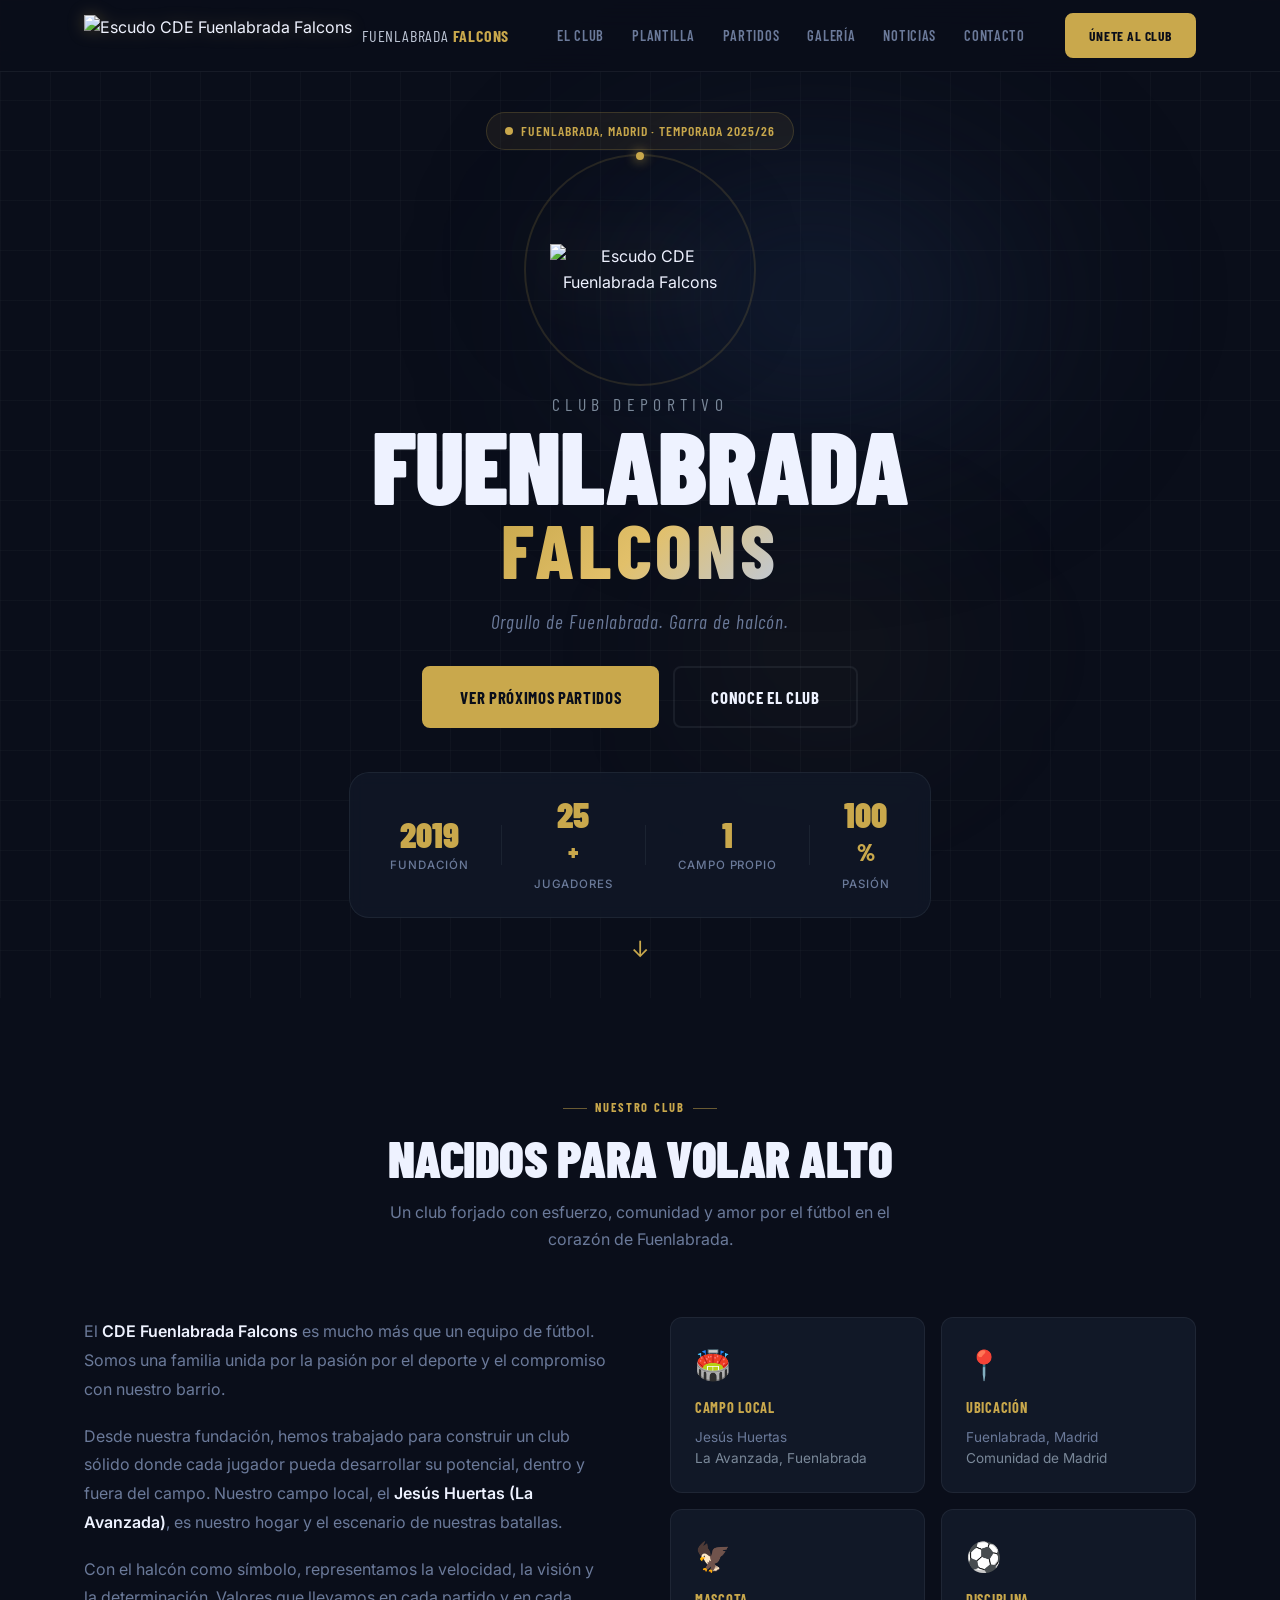
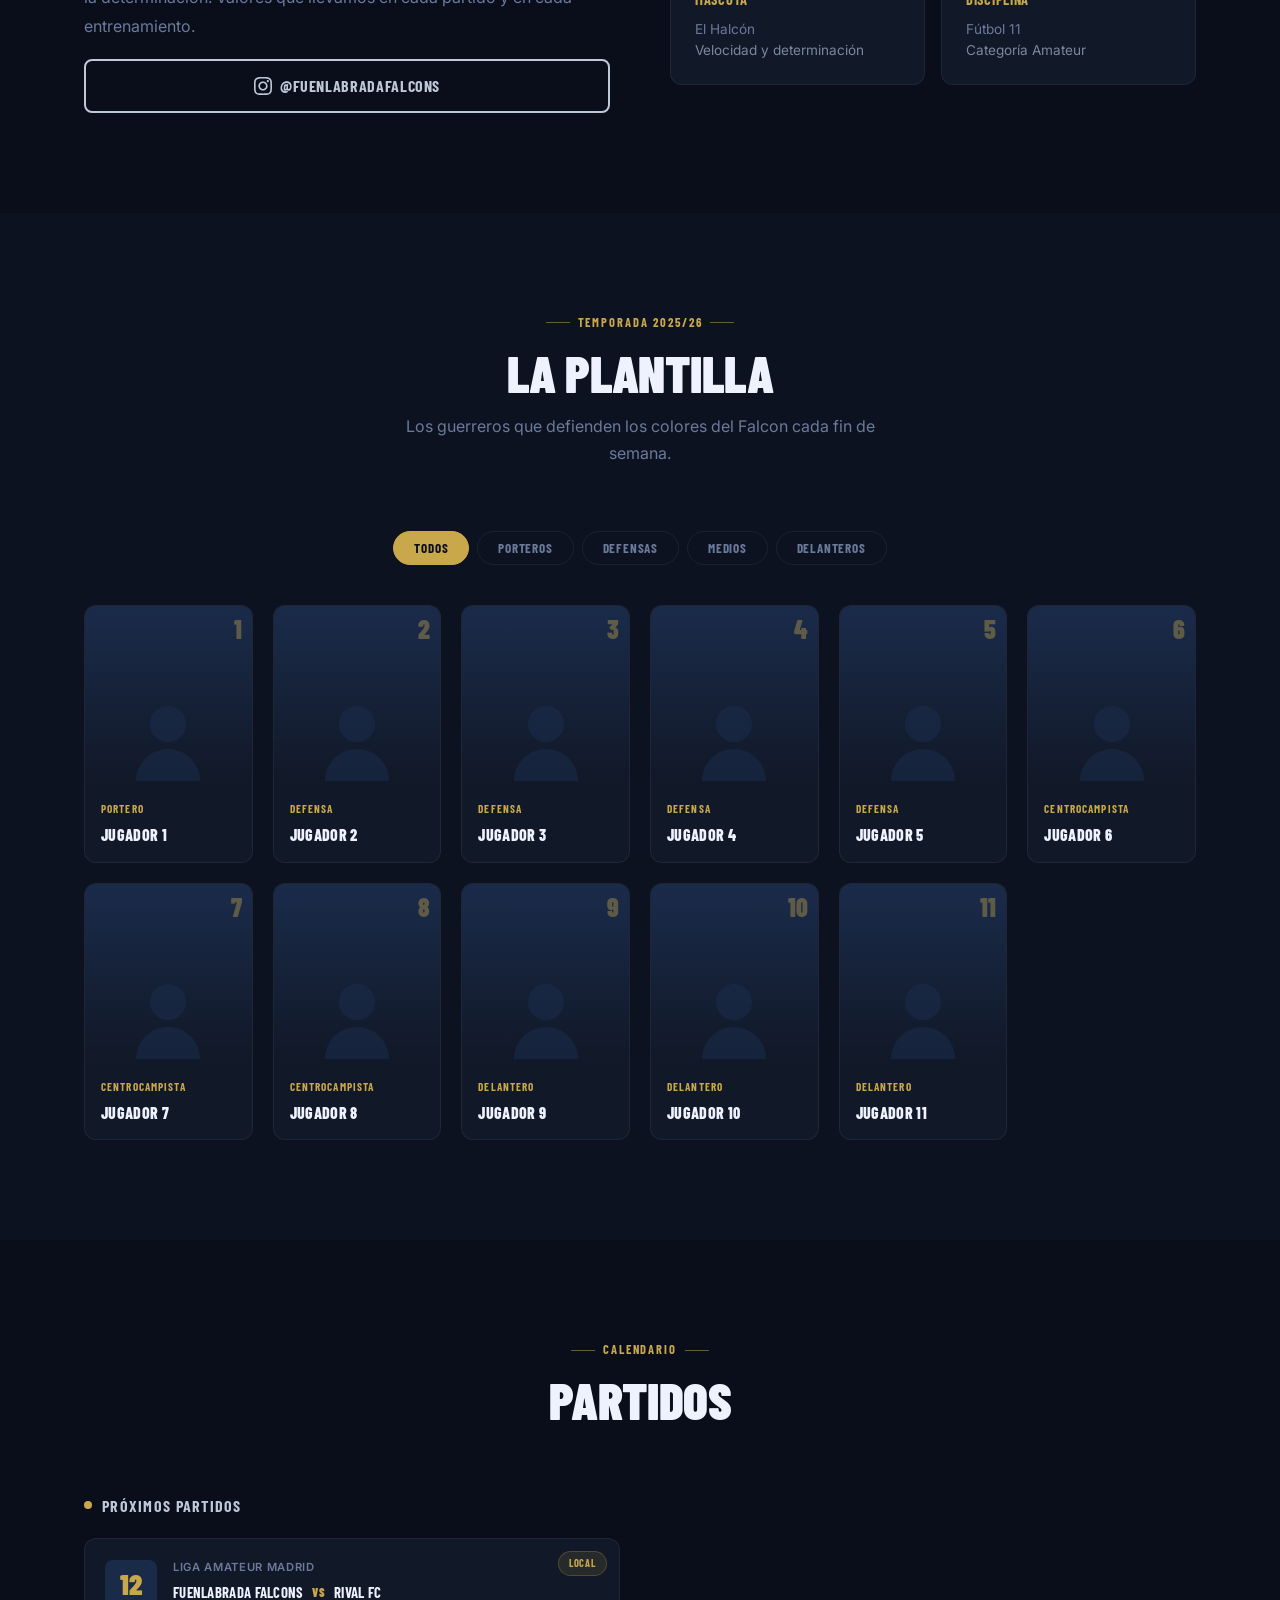
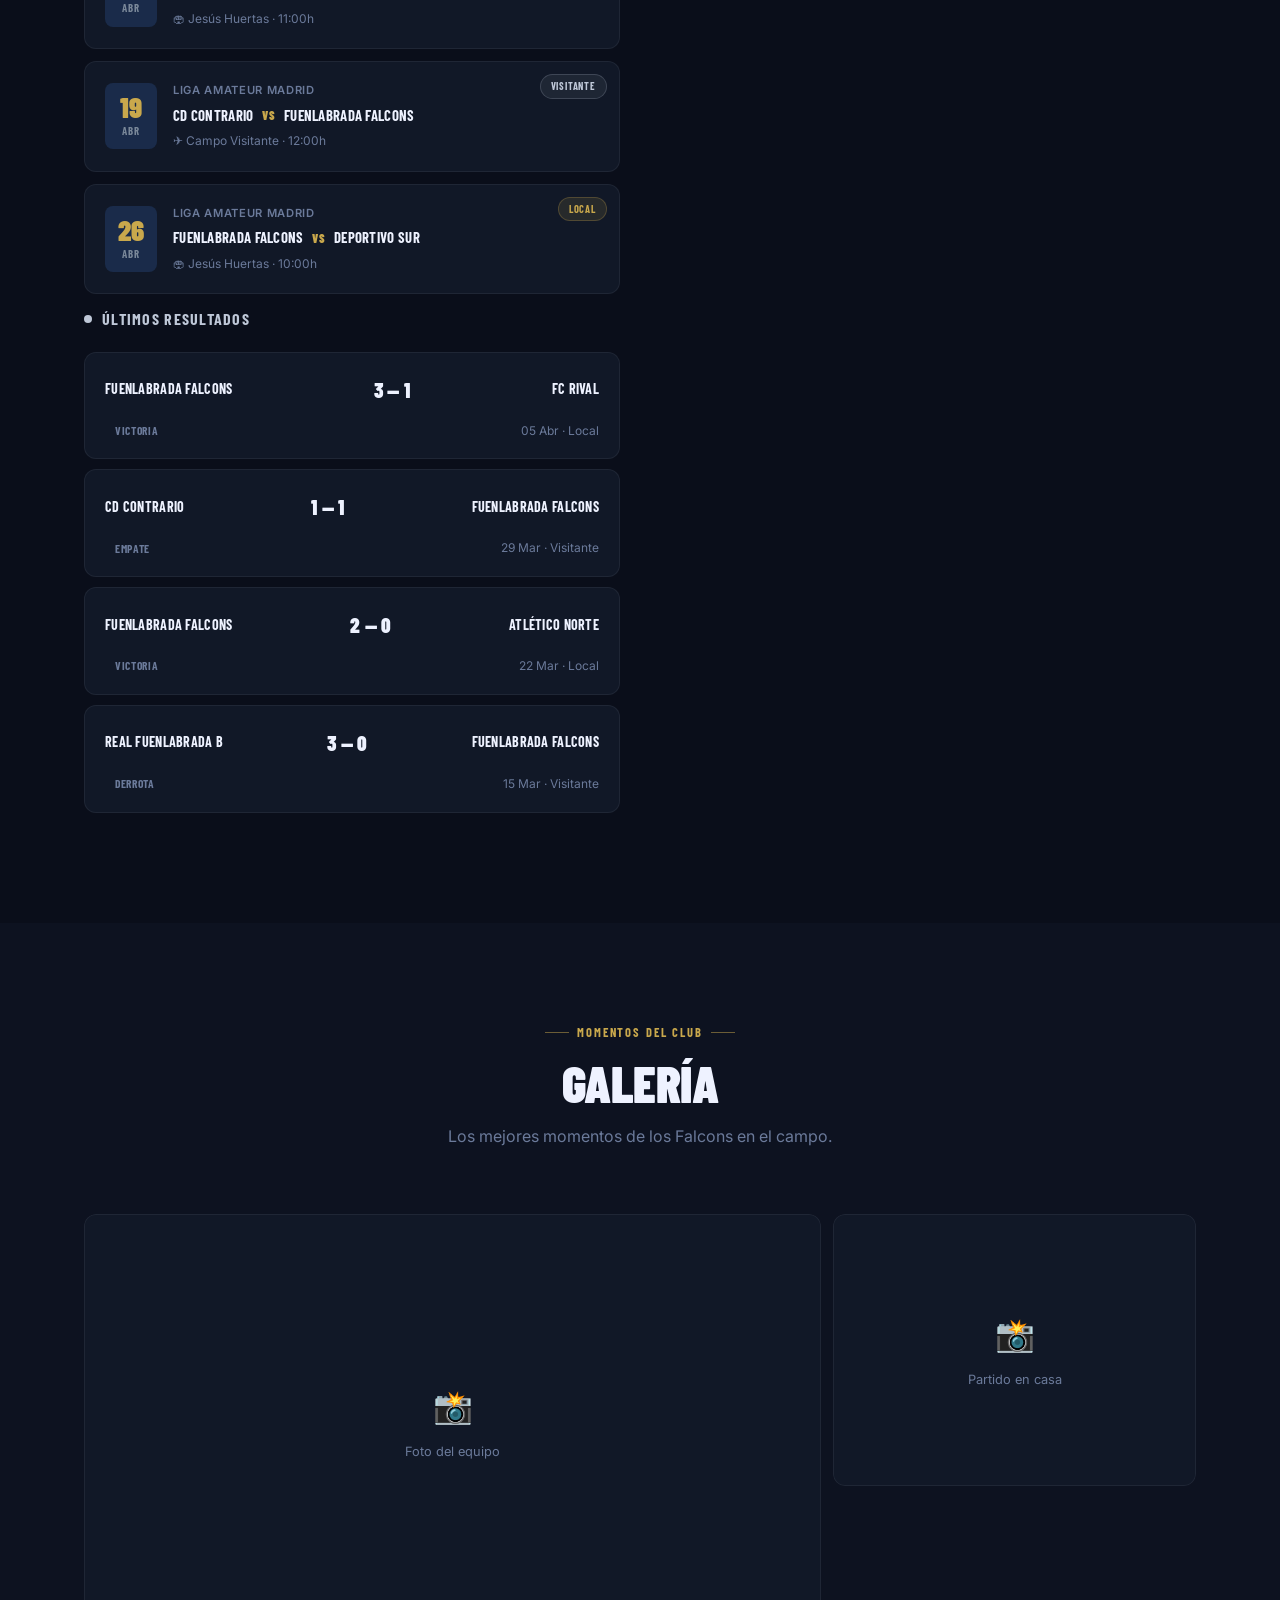
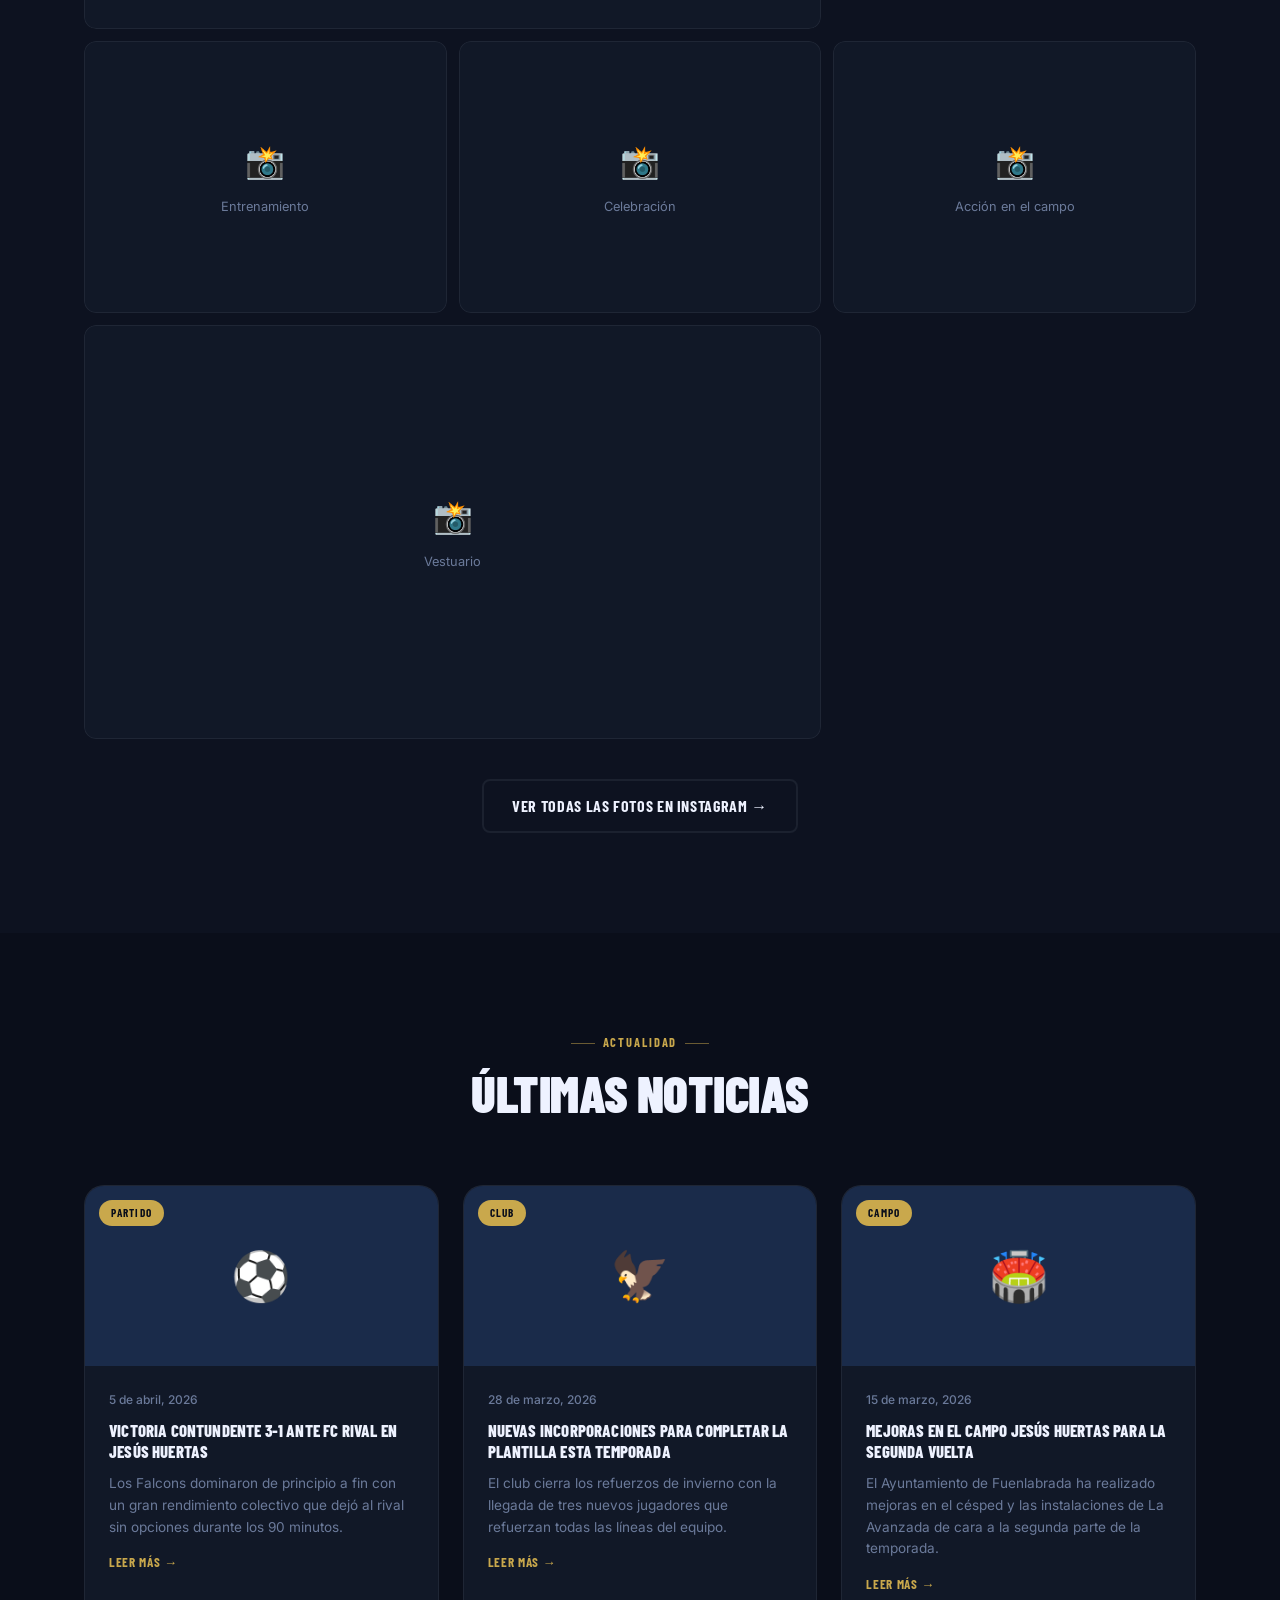
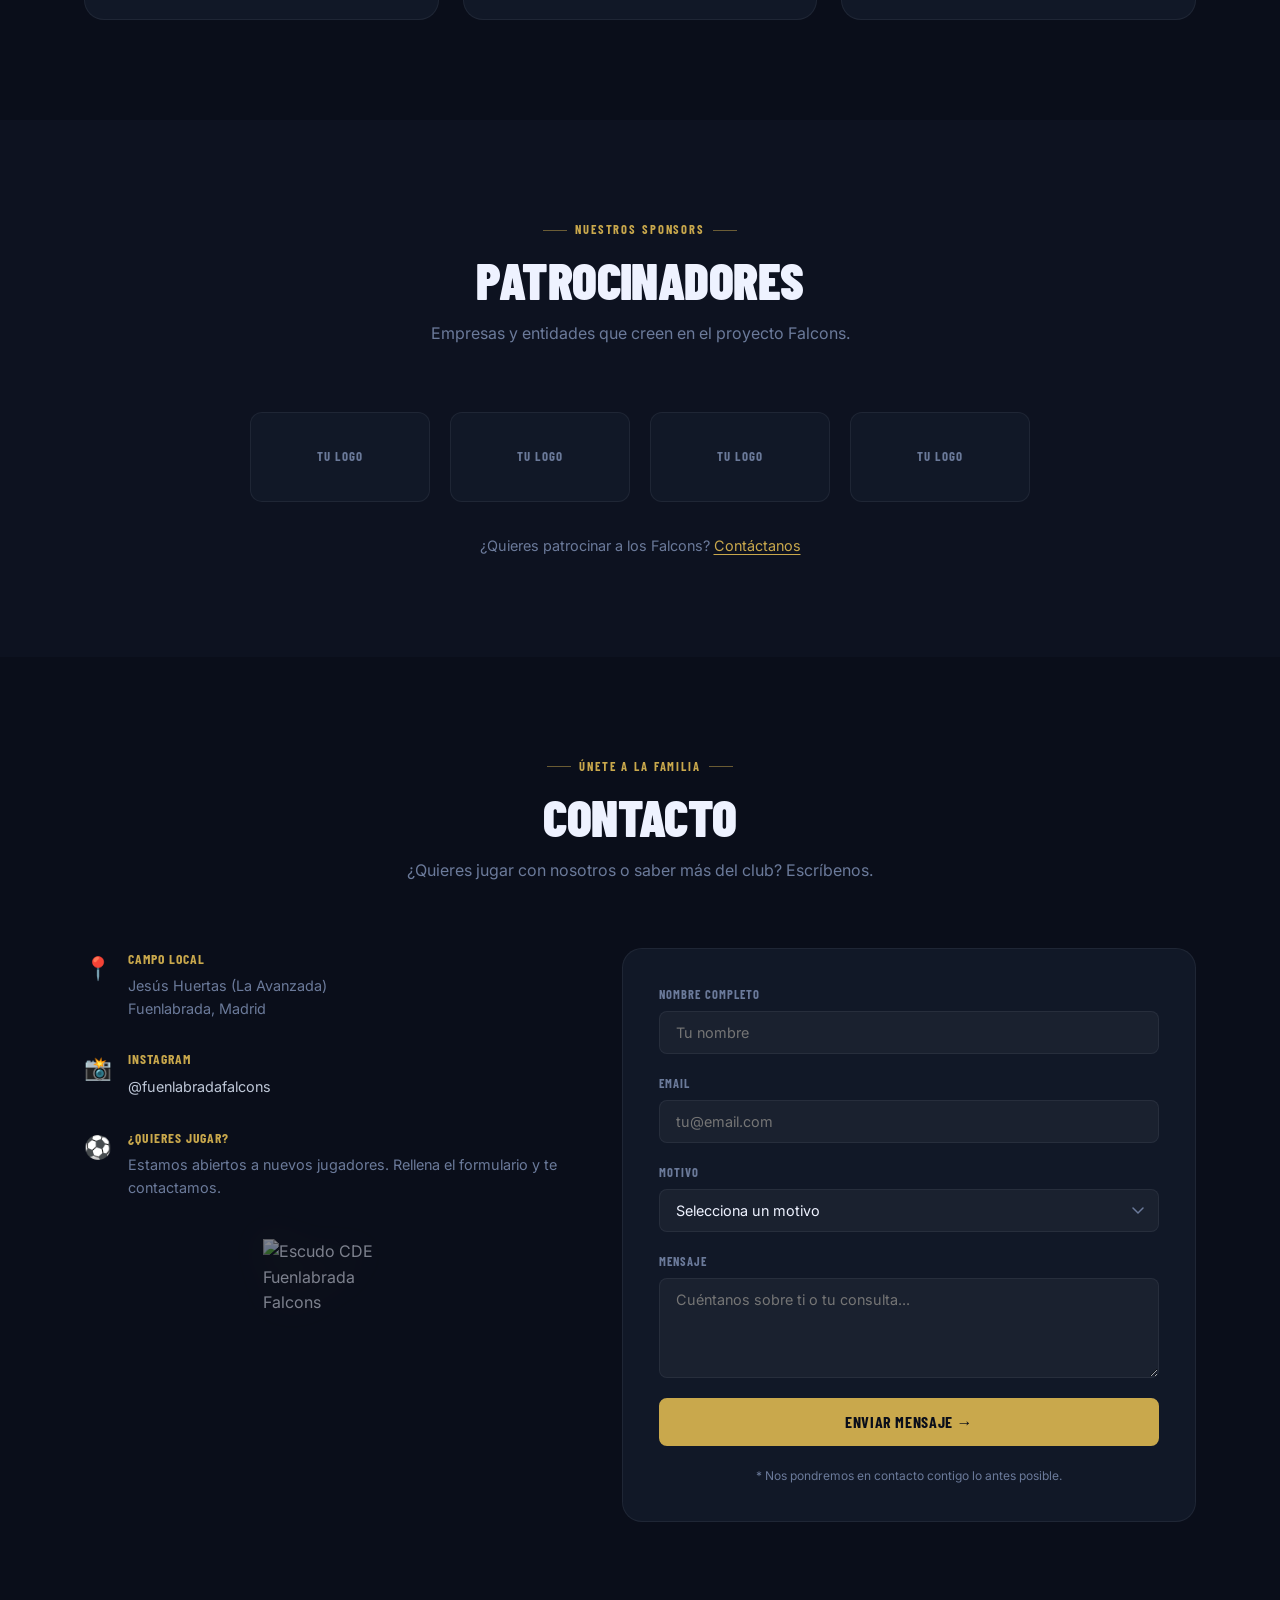
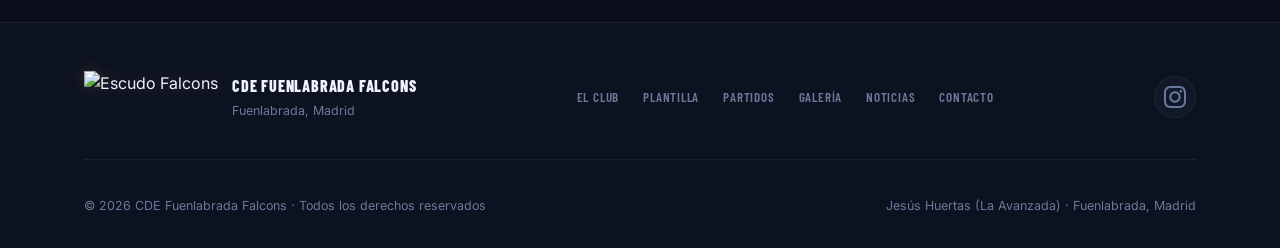
==== index.html @ d4afad72 "feat: instala Decap CMS con panel admin y contenido dinámico desde JSON" ====
<!DOCTYPE html>
<html lang="es">
<head>
  <meta charset="UTF-8" />
  <meta name="viewport" content="width=device-width, initial-scale=1.0" />
  <meta name="description" content="CDE Fuenlabrada Falcons — Club de fútbol en Fuenlabrada, Madrid. Campo local: Jesús Huertas (La Avanzada)." />
  <title>CDE Fuenlabrada Falcons | Club Oficial</title>
  <link rel="preconnect" href="https://fonts.googleapis.com" />
  <link rel="preconnect" href="https://fonts.gstatic.com" crossorigin />
  <link href="https://fonts.googleapis.com/css2?family=Barlow+Condensed:ital,wght@0,400;0,600;0,700;0,800;0,900;1,700&family=Inter:wght@300;400;500;600&display=swap" rel="stylesheet" />
  <link rel="stylesheet" href="styles.css" />
</head>
<body>

  <!-- ═══════════════════════════════════════ NAV ═══ -->
  <nav class="nav" id="nav">
    <div class="nav__inner">
      <a href="#inicio" class="nav__brand" aria-label="Inicio">
        <img src="assets/escudo.png" alt="Escudo CDE Fuenlabrada Falcons" class="nav__escudo" />
        <span class="nav__name">FUENLABRADA <strong>FALCONS</strong></span>
      </a>
      <ul class="nav__links" id="navLinks">
        <li><a href="#club">El Club</a></li>
        <li><a href="#plantilla">Plantilla</a></li>
        <li><a href="#partidos">Partidos</a></li>
        <li><a href="#galeria">Galería</a></li>
        <li><a href="#noticias">Noticias</a></li>
        <li><a href="#contacto">Contacto</a></li>
      </ul>
      <a href="#contacto" class="btn btn--gold nav__cta">Únete al club</a>
      <button class="nav__burger" id="burger" aria-label="Abrir menú">
        <span></span><span></span><span></span>
      </button>
    </div>
  </nav>

  <!-- ═══════════════════════════════════════ HERO ═══ -->
  <section class="hero" id="inicio">
    <div class="hero__bg">
      <div class="hero__particles" id="particles"></div>
      <div class="hero__grid"></div>
      <div class="hero__glow hero__glow--1"></div>
      <div class="hero__glow hero__glow--2"></div>
    </div>
    <div class="container hero__content">
      <div class="hero__badge reveal">
        <span class="dot dot--pulse"></span>
        Fuenlabrada, Madrid · Temporada 2025/26
      </div>
      <div class="hero__escudo-wrap reveal">
        <div class="hero__escudo-ring"></div>
        <img src="assets/escudo.png" alt="Escudo CDE Fuenlabrada Falcons" class="hero__escudo" />
      </div>
      <h1 class="hero__title reveal">
        <span class="hero__title--sub">Club Deportivo</span>
        <span class="hero__title--main">FUENLABRADA</span>
        <span class="hero__title--accent">FALCONS</span>
      </h1>
      <p class="hero__tagline reveal">Orgullo de Fuenlabrada. Garra de halcón.</p>
      <div class="hero__actions reveal">
        <a href="#partidos" class="btn btn--gold btn--lg">Ver próximos partidos</a>
        <a href="#club" class="btn btn--outline btn--lg">Conoce el club</a>
      </div>
      <div class="hero__stats reveal">
        <div class="stat">
          <span class="stat__num" data-target="2019">0</span>
          <span class="stat__lbl">Fundación</span>
        </div>
        <div class="stat__sep"></div>
        <div class="stat">
          <span class="stat__num" data-target="25">0</span><span class="stat__suf">+</span>
          <span class="stat__lbl">Jugadores</span>
        </div>
        <div class="stat__sep"></div>
        <div class="stat">
          <span class="stat__num" data-target="1">0</span>
          <span class="stat__lbl">Campo propio</span>
        </div>
        <div class="stat__sep"></div>
        <div class="stat">
          <span class="stat__num" data-target="100">0</span><span class="stat__suf">%</span>
          <span class="stat__lbl">Pasión</span>
        </div>
      </div>
    </div>
    <a href="#club" class="hero__scroll" aria-label="Scroll abajo">
      <span class="hero__scroll-icon">↓</span>
    </a>
  </section>

  <!-- ═══════════════════════════════════════ SOBRE EL CLUB ═══ -->
  <section class="section" id="club">
    <div class="container">
      <div class="section__header reveal">
        <span class="section__tag">Nuestro club</span>
        <h2 class="section__title">Nacidos para volar alto</h2>
        <p class="section__sub">Un club forjado con esfuerzo, comunidad y amor por el fútbol en el corazón de Fuenlabrada.</p>
      </div>
      <div class="about__grid">
        <div class="about__text reveal">
          <p>El <strong>CDE Fuenlabrada Falcons</strong> es mucho más que un equipo de fútbol. Somos una familia unida por la pasión por el deporte y el compromiso con nuestro barrio.</p>
          <p>Desde nuestra fundación, hemos trabajado para construir un club sólido donde cada jugador pueda desarrollar su potencial, dentro y fuera del campo. Nuestro campo local, el <strong>Jesús Huertas (La Avanzada)</strong>, es nuestro hogar y el escenario de nuestras batallas.</p>
          <p>Con el halcón como símbolo, representamos la velocidad, la visión y la determinación. Valores que llevamos en cada partido y en cada entrenamiento.</p>
          <a href="https://www.instagram.com/fuenlabradafalcons/" target="_blank" rel="noopener noreferrer" class="btn btn--silver">
            <svg width="18" height="18" viewBox="0 0 24 24" fill="currentColor" aria-hidden="true"><path d="M12 2.163c3.204 0 3.584.012 4.85.07 3.252.148 4.771 1.691 4.919 4.919.058 1.265.069 1.645.069 4.849 0 3.205-.012 3.584-.069 4.849-.149 3.225-1.664 4.771-4.919 4.919-1.266.058-1.644.07-4.85.07-3.204 0-3.584-.012-4.849-.07-3.26-.149-4.771-1.699-4.919-4.92-.058-1.265-.07-1.644-.07-4.849 0-3.204.013-3.583.07-4.849.149-3.227 1.664-4.771 4.919-4.919 1.266-.057 1.645-.069 4.849-.069zm0-2.163c-3.259 0-3.667.014-4.947.072-4.358.2-6.78 2.618-6.98 6.98-.059 1.281-.073 1.689-.073 4.948 0 3.259.014 3.668.072 4.948.2 4.358 2.618 6.78 6.98 6.98 1.281.058 1.689.072 4.948.072 3.259 0 3.668-.014 4.948-.072 4.354-.2 6.782-2.618 6.979-6.98.059-1.28.073-1.689.073-4.948 0-3.259-.014-3.667-.072-4.947-.196-4.354-2.617-6.78-6.979-6.98-1.281-.059-1.69-.073-4.949-.073zm0 5.838c-3.403 0-6.162 2.759-6.162 6.162s2.759 6.163 6.162 6.163 6.162-2.759 6.162-6.163c0-3.403-2.759-6.162-6.162-6.162zm0 10.162c-2.209 0-4-1.79-4-4 0-2.209 1.791-4 4-4s4 1.791 4 4c0 2.21-1.791 4-4 4zm6.406-11.845c-.796 0-1.441.645-1.441 1.44s.645 1.44 1.441 1.44c.795 0 1.439-.645 1.439-1.44s-.644-1.44-1.439-1.44z"/></svg>
            @fuenlabradafalcons
          </a>
        </div>
        <div class="about__cards reveal">
          <div class="about__card">
            <span class="about__card-icon">🏟️</span>
            <h3>Campo local</h3>
            <p>Jesús Huertas<br /><em>La Avanzada, Fuenlabrada</em></p>
          </div>
          <div class="about__card">
            <span class="about__card-icon">📍</span>
            <h3>Ubicación</h3>
            <p>Fuenlabrada, Madrid<br /><em>Comunidad de Madrid</em></p>
          </div>
          <div class="about__card">
            <span class="about__card-icon">🦅</span>
            <h3>Mascota</h3>
            <p>El Halcón<br /><em>Velocidad y determinación</em></p>
          </div>
          <div class="about__card">
            <span class="about__card-icon">⚽</span>
            <h3>Disciplina</h3>
            <p>Fútbol 11<br /><em>Categoría Amateur</em></p>
          </div>
        </div>
      </div>
    </div>
  </section>

  <!-- ═══════════════════════════════════════ PLANTILLA ═══ -->
  <section class="section section--dark" id="plantilla">
    <div class="container">
      <div class="section__header reveal">
        <span class="section__tag">Temporada 2025/26</span>
        <h2 class="section__title">La plantilla</h2>
        <p class="section__sub">Los guerreros que defienden los colores del Falcon cada fin de semana.</p>
      </div>

      <div class="squad__tabs reveal">
        <button class="squad__tab squad__tab--active" data-filter="todos">Todos</button>
        <button class="squad__tab" data-filter="portero">Porteros</button>
        <button class="squad__tab" data-filter="defensa">Defensas</button>
        <button class="squad__tab" data-filter="centrocampista">Medios</button>
        <button class="squad__tab" data-filter="delantero">Delanteros</button>
      </div>

      <!-- Contenido cargado dinámicamente desde /content/plantilla.json -->
      <div class="squad__grid" id="squadGrid">
        <!-- Porteros -->
        <div class="player-card reveal" data-pos="portero">
          <div class="player-card__img">
            <div class="player-card__placeholder">
              <svg viewBox="0 0 80 90" fill="none" xmlns="http://www.w3.org/2000/svg" aria-hidden="true"><circle cx="40" cy="28" r="18" fill="#1A2B4A"/><path d="M8 85c0-17.673 14.327-32 32-32s32 14.327 32 32" fill="#1A2B4A"/></svg>
            </div>
            <span class="player-card__dorsal">1</span>
          </div>
          <div class="player-card__info">
            <span class="player-card__pos">Portero</span>
            <h3 class="player-card__name">Jugador 1</h3>
          </div>
        </div>
        <!-- Defensas -->
        <div class="player-card reveal" data-pos="defensa">
          <div class="player-card__img">
            <div class="player-card__placeholder"><svg viewBox="0 0 80 90" fill="none" xmlns="http://www.w3.org/2000/svg" aria-hidden="true"><circle cx="40" cy="28" r="18" fill="#1A2B4A"/><path d="M8 85c0-17.673 14.327-32 32-32s32 14.327 32 32" fill="#1A2B4A"/></svg></div>
            <span class="player-card__dorsal">2</span>
          </div>
          <div class="player-card__info">
            <span class="player-card__pos">Defensa</span>
            <h3 class="player-card__name">Jugador 2</h3>
          </div>
        </div>
        <div class="player-card reveal" data-pos="defensa">
          <div class="player-card__img">
            <div class="player-card__placeholder"><svg viewBox="0 0 80 90" fill="none" xmlns="http://www.w3.org/2000/svg" aria-hidden="true"><circle cx="40" cy="28" r="18" fill="#1A2B4A"/><path d="M8 85c0-17.673 14.327-32 32-32s32 14.327 32 32" fill="#1A2B4A"/></svg></div>
            <span class="player-card__dorsal">3</span>
          </div>
          <div class="player-card__info">
            <span class="player-card__pos">Defensa</span>
            <h3 class="player-card__name">Jugador 3</h3>
          </div>
        </div>
        <div class="player-card reveal" data-pos="defensa">
          <div class="player-card__img">
            <div class="player-card__placeholder"><svg viewBox="0 0 80 90" fill="none" xmlns="http://www.w3.org/2000/svg" aria-hidden="true"><circle cx="40" cy="28" r="18" fill="#1A2B4A"/><path d="M8 85c0-17.673 14.327-32 32-32s32 14.327 32 32" fill="#1A2B4A"/></svg></div>
            <span class="player-card__dorsal">4</span>
          </div>
          <div class="player-card__info">
            <span class="player-card__pos">Defensa</span>
            <h3 class="player-card__name">Jugador 4</h3>
          </div>
        </div>
        <div class="player-card reveal" data-pos="defensa">
          <div class="player-card__img">
            <div class="player-card__placeholder"><svg viewBox="0 0 80 90" fill="none" xmlns="http://www.w3.org/2000/svg" aria-hidden="true"><circle cx="40" cy="28" r="18" fill="#1A2B4A"/><path d="M8 85c0-17.673 14.327-32 32-32s32 14.327 32 32" fill="#1A2B4A"/></svg></div>
            <span class="player-card__dorsal">5</span>
          </div>
          <div class="player-card__info">
            <span class="player-card__pos">Defensa</span>
            <h3 class="player-card__name">Jugador 5</h3>
          </div>
        </div>
        <!-- Centrocampistas -->
        <div class="player-card reveal" data-pos="centrocampista">
          <div class="player-card__img">
            <div class="player-card__placeholder"><svg viewBox="0 0 80 90" fill="none" xmlns="http://www.w3.org/2000/svg" aria-hidden="true"><circle cx="40" cy="28" r="18" fill="#1A2B4A"/><path d="M8 85c0-17.673 14.327-32 32-32s32 14.327 32 32" fill="#1A2B4A"/></svg></div>
            <span class="player-card__dorsal">6</span>
          </div>
          <div class="player-card__info">
            <span class="player-card__pos">Centrocampista</span>
            <h3 class="player-card__name">Jugador 6</h3>
          </div>
        </div>
        <div class="player-card reveal" data-pos="centrocampista">
          <div class="player-card__img">
            <div class="player-card__placeholder"><svg viewBox="0 0 80 90" fill="none" xmlns="http://www.w3.org/2000/svg" aria-hidden="true"><circle cx="40" cy="28" r="18" fill="#1A2B4A"/><path d="M8 85c0-17.673 14.327-32 32-32s32 14.327 32 32" fill="#1A2B4A"/></svg></div>
            <span class="player-card__dorsal">7</span>
          </div>
          <div class="player-card__info">
            <span class="player-card__pos">Centrocampista</span>
            <h3 class="player-card__name">Jugador 7</h3>
          </div>
        </div>
        <div class="player-card reveal" data-pos="centrocampista">
          <div class="player-card__img">
            <div class="player-card__placeholder"><svg viewBox="0 0 80 90" fill="none" xmlns="http://www.w3.org/2000/svg" aria-hidden="true"><circle cx="40" cy="28" r="18" fill="#1A2B4A"/><path d="M8 85c0-17.673 14.327-32 32-32s32 14.327 32 32" fill="#1A2B4A"/></svg></div>
            <span class="player-card__dorsal">8</span>
          </div>
          <div class="player-card__info">
            <span class="player-card__pos">Centrocampista</span>
            <h3 class="player-card__name">Jugador 8</h3>
          </div>
        </div>
        <!-- Delanteros -->
        <div class="player-card reveal" data-pos="delantero">
          <div class="player-card__img">
            <div class="player-card__placeholder"><svg viewBox="0 0 80 90" fill="none" xmlns="http://www.w3.org/2000/svg" aria-hidden="true"><circle cx="40" cy="28" r="18" fill="#1A2B4A"/><path d="M8 85c0-17.673 14.327-32 32-32s32 14.327 32 32" fill="#1A2B4A"/></svg></div>
            <span class="player-card__dorsal">9</span>
          </div>
          <div class="player-card__info">
            <span class="player-card__pos">Delantero</span>
            <h3 class="player-card__name">Jugador 9</h3>
          </div>
        </div>
        <div class="player-card reveal" data-pos="delantero">
          <div class="player-card__img">
            <div class="player-card__placeholder"><svg viewBox="0 0 80 90" fill="none" xmlns="http://www.w3.org/2000/svg" aria-hidden="true"><circle cx="40" cy="28" r="18" fill="#1A2B4A"/><path d="M8 85c0-17.673 14.327-32 32-32s32 14.327 32 32" fill="#1A2B4A"/></svg></div>
            <span class="player-card__dorsal">10</span>
          </div>
          <div class="player-card__info">
            <span class="player-card__pos">Delantero</span>
            <h3 class="player-card__name">Jugador 10</h3>
          </div>
        </div>
        <div class="player-card reveal" data-pos="delantero">
          <div class="player-card__img">
            <div class="player-card__placeholder"><svg viewBox="0 0 80 90" fill="none" xmlns="http://www.w3.org/2000/svg" aria-hidden="true"><circle cx="40" cy="28" r="18" fill="#1A2B4A"/><path d="M8 85c0-17.673 14.327-32 32-32s32 14.327 32 32" fill="#1A2B4A"/></svg></div>
            <span class="player-card__dorsal">11</span>
          </div>
          <div class="player-card__info">
            <span class="player-card__pos">Delantero</span>
            <h3 class="player-card__name">Jugador 11</h3>
          </div>
        </div>
      </div>
    </div>
  </section>

  <!-- ═══════════════════════════════════════ PARTIDOS ═══ -->
  <section class="section" id="partidos">
    <div class="container">
      <div class="section__header reveal">
        <span class="section__tag">Calendario</span>
        <h2 class="section__title">Partidos</h2>
      </div>
      <div class="matches__layout">
        <div class="matches__col reveal">
          <h3 class="matches__col-title">
            <span class="dot dot--gold"></span> Próximos partidos
          </h3>
          <!-- Contenido dinámico desde /content/partidos.json -->
          <div id="proximosGrid">
          <div class="match-card match-card--next">
            <div class="match-card__date">
              <span class="match-card__day">12</span>
              <span class="match-card__month">ABR</span>
            </div>
            <div class="match-card__info">
              <span class="match-card__comp">Liga Amateur Madrid</span>
              <div class="match-card__teams">
                <span class="match-card__home">Fuenlabrada Falcons</span>
                <span class="match-card__vs">VS</span>
                <span class="match-card__away">Rival FC</span>
              </div>
              <span class="match-card__venue">🏟 Jesús Huertas · 11:00h</span>
            </div>
            <span class="match-card__badge match-card__badge--home">Local</span>
          </div>
          <div class="match-card match-card--next">
            <div class="match-card__date">
              <span class="match-card__day">19</span>
              <span class="match-card__month">ABR</span>
            </div>
            <div class="match-card__info">
              <span class="match-card__comp">Liga Amateur Madrid</span>
              <div class="match-card__teams">
                <span class="match-card__home">CD Contrario</span>
                <span class="match-card__vs">VS</span>
                <span class="match-card__away">Fuenlabrada Falcons</span>
              </div>
              <span class="match-card__venue">✈ Campo Visitante · 12:00h</span>
            </div>
            <span class="match-card__badge match-card__badge--away">Visitante</span>
          </div>
          <div class="match-card match-card--next">
            <div class="match-card__date">
              <span class="match-card__day">26</span>
              <span class="match-card__month">ABR</span>
            </div>
            <div class="match-card__info">
              <span class="match-card__comp">Liga Amateur Madrid</span>
              <div class="match-card__teams">
                <span class="match-card__home">Fuenlabrada Falcons</span>
                <span class="match-card__vs">VS</span>
                <span class="match-card__away">Deportivo Sur</span>
              </div>
              <span class="match-card__venue">🏟 Jesús Huertas · 10:00h</span>
            </div>
            <span class="match-card__badge match-card__badge--home">Local</span>
          </div>
        </div>

        <div class="matches__col reveal">
          <h3 class="matches__col-title">
            <span class="dot dot--silver"></span> Últimos resultados
          </h3>
          <!-- Contenido dinámico desde /content/partidos.json -->
          <div id="resultadosGrid">
          <div class="result-card">
            <div class="result-card__teams">
              <span>Fuenlabrada Falcons</span>
              <div class="result-card__score result-card__score--win">3 — 1</div>
              <span>FC Rival</span>
            </div>
            <div class="result-card__meta">
              <span class="badge badge--win">Victoria</span>
              <span>05 Abr · Local</span>
            </div>
          </div>
          <div class="result-card">
            <div class="result-card__teams">
              <span>CD Contrario</span>
              <div class="result-card__score result-card__score--draw">1 — 1</div>
              <span>Fuenlabrada Falcons</span>
            </div>
            <div class="result-card__meta">
              <span class="badge badge--draw">Empate</span>
              <span>29 Mar · Visitante</span>
            </div>
          </div>
          <div class="result-card">
            <div class="result-card__teams">
              <span>Fuenlabrada Falcons</span>
              <div class="result-card__score result-card__score--win">2 — 0</div>
              <span>Atlético Norte</span>
            </div>
            <div class="result-card__meta">
              <span class="badge badge--win">Victoria</span>
              <span>22 Mar · Local</span>
            </div>
          </div>
          <div class="result-card">
            <div class="result-card__teams">
              <span>Real Fuenlabrada B</span>
              <div class="result-card__score result-card__score--loss">3 — 0</div>
              <span>Fuenlabrada Falcons</span>
            </div>
            <div class="result-card__meta">
              <span class="badge badge--loss">Derrota</span>
              <span>15 Mar · Visitante</span>
            </div>
          </div>
        </div>
      </div>
    </div>
  </section>

  <!-- ═══════════════════════════════════════ GALERÍA ═══ -->
  <section class="section section--dark" id="galeria">
    <div class="container">
      <div class="section__header reveal">
        <span class="section__tag">Momentos del club</span>
        <h2 class="section__title">Galería</h2>
        <p class="section__sub">Los mejores momentos de los Falcons en el campo.</p>
      </div>
      <!-- Contenido dinámico desde /content/galeria.json -->
      <div class="gallery__grid" id="galeriaGrid">
        <div class="gallery__item gallery__item--large reveal">
          <div class="gallery__placeholder">
            <span class="gallery__placeholder-icon">📸</span>
            <span>Foto del equipo</span>
          </div>
          <div class="gallery__overlay">Foto de equipo</div>
        </div>
        <div class="gallery__item reveal">
          <div class="gallery__placeholder">
            <span class="gallery__placeholder-icon">⚽</span>
            <span>Partido</span>
          </div>
          <div class="gallery__overlay">Partido en casa</div>
        </div>
        <div class="gallery__item reveal">
          <div class="gallery__placeholder">
            <span class="gallery__placeholder-icon">🏋️</span>
            <span>Entrenamiento</span>
          </div>
          <div class="gallery__overlay">Entrenamiento</div>
        </div>
        <div class="gallery__item reveal">
          <div class="gallery__placeholder">
            <span class="gallery__placeholder-icon">🏆</span>
            <span>Celebración</span>
          </div>
          <div class="gallery__overlay">Celebración</div>
        </div>
        <div class="gallery__item reveal">
          <div class="gallery__placeholder">
            <span class="gallery__placeholder-icon">🦅</span>
            <span>Acción</span>
          </div>
          <div class="gallery__overlay">Acción en el campo</div>
        </div>
        <div class="gallery__item gallery__item--large reveal">
          <div class="gallery__placeholder">
            <span class="gallery__placeholder-icon">📸</span>
            <span>Vestuario</span>
          </div>
          <div class="gallery__overlay">Vestuario</div>
        </div>
      </div>
      <div class="gallery__cta reveal">
        <a href="https://www.instagram.com/fuenlabradafalcons/" target="_blank" rel="noopener noreferrer" class="btn btn--outline">
          Ver todas las fotos en Instagram →
        </a>
      </div>
    </div>
  </section>

  <!-- ═══════════════════════════════════════ NOTICIAS ═══ -->
  <section class="section" id="noticias">
    <div class="container">
      <div class="section__header reveal">
        <span class="section__tag">Actualidad</span>
        <h2 class="section__title">Últimas noticias</h2>
      </div>
      <!-- Contenido dinámico desde /content/noticias.json -->
      <div class="news__grid" id="noticiasGrid">
        <article class="news-card reveal">
          <div class="news-card__img">
            <div class="news-card__placeholder">
              <span>⚽</span>
            </div>
            <span class="news-card__cat">Partido</span>
          </div>
          <div class="news-card__body">
            <time class="news-card__date">5 de abril, 2026</time>
            <h3 class="news-card__title">Victoria contundente 3-1 ante FC Rival en Jesús Huertas</h3>
            <p class="news-card__excerpt">Los Falcons dominaron de principio a fin con un gran rendimiento colectivo que dejó al rival sin opciones...</p>
            <a href="#" class="news-card__link">Leer más →</a>
          </div>
        </article>
        <article class="news-card reveal">
          <div class="news-card__img">
            <div class="news-card__placeholder">
              <span>🦅</span>
            </div>
            <span class="news-card__cat">Club</span>
          </div>
          <div class="news-card__body">
            <time class="news-card__date">28 de marzo, 2026</time>
            <h3 class="news-card__title">Nuevas incorporaciones para completar la plantilla esta temporada</h3>
            <p class="news-card__excerpt">El club cierra los refuerzos de invierno con la llegada de tres nuevos jugadores que refuerzan todas las líneas...</p>
            <a href="#" class="news-card__link">Leer más →</a>
          </div>
        </article>
        <article class="news-card reveal">
          <div class="news-card__img">
            <div class="news-card__placeholder">
              <span>🏟️</span>
            </div>
            <span class="news-card__cat">Campo</span>
          </div>
          <div class="news-card__body">
            <time class="news-card__date">15 de marzo, 2026</time>
            <h3 class="news-card__title">Mejoras en el campo Jesús Huertas para la segunda vuelta</h3>
            <p class="news-card__excerpt">El Ayuntamiento de Fuenlabrada ha realizado mejoras en el césped y las instalaciones de La Avanzada...</p>
            <a href="#" class="news-card__link">Leer más →</a>
          </div>
        </article>
      </div>
    </div>
  </section>

  <!-- ═══════════════════════════════════════ PATROCINADORES ═══ -->
  <section class="section section--dark sponsors" id="patrocinadores">
    <div class="container">
      <div class="section__header reveal">
        <span class="section__tag">Nuestros sponsors</span>
        <h2 class="section__title">Patrocinadores</h2>
        <p class="section__sub">Empresas y entidades que creen en el proyecto Falcons.</p>
      </div>
      <div class="sponsors__grid reveal">
        <div class="sponsor-card">
          <span class="sponsor-card__placeholder">Tu Logo</span>
        </div>
        <div class="sponsor-card">
          <span class="sponsor-card__placeholder">Tu Logo</span>
        </div>
        <div class="sponsor-card">
          <span class="sponsor-card__placeholder">Tu Logo</span>
        </div>
        <div class="sponsor-card">
          <span class="sponsor-card__placeholder">Tu Logo</span>
        </div>
      </div>
      <p class="sponsors__cta-text reveal">¿Quieres patrocinar a los Falcons? <a href="#contacto">Contáctanos</a></p>
    </div>
  </section>

  <!-- ═══════════════════════════════════════ CONTACTO ═══ -->
  <section class="section" id="contacto">
    <div class="container">
      <div class="section__header reveal">
        <span class="section__tag">Únete a la familia</span>
        <h2 class="section__title">Contacto</h2>
        <p class="section__sub">¿Quieres jugar con nosotros o saber más del club? Escríbenos.</p>
      </div>
      <div class="contact__layout">
        <div class="contact__info reveal">
          <div class="contact__item">
            <span class="contact__icon">📍</span>
            <div>
              <strong>Campo local</strong>
              <p>Jesús Huertas (La Avanzada)<br />Fuenlabrada, Madrid</p>
            </div>
          </div>
          <div class="contact__item">
            <span class="contact__icon">📸</span>
            <div>
              <strong>Instagram</strong>
              <a href="https://www.instagram.com/fuenlabradafalcons/" target="_blank" rel="noopener noreferrer">@fuenlabradafalcons</a>
            </div>
          </div>
          <div class="contact__item">
            <span class="contact__icon">⚽</span>
            <div>
              <strong>¿Quieres jugar?</strong>
              <p>Estamos abiertos a nuevos jugadores. Rellena el formulario y te contactamos.</p>
            </div>
          </div>
          <div class="contact__escudo">
            <img src="assets/escudo.png" alt="Escudo CDE Fuenlabrada Falcons" />
          </div>
        </div>
        <form class="contact__form reveal" id="contactForm" novalidate>
          <div class="form__group">
            <label for="nombre">Nombre completo</label>
            <input type="text" id="nombre" name="nombre" placeholder="Tu nombre" required />
          </div>
          <div class="form__group">
            <label for="email">Email</label>
            <input type="email" id="email" name="email" placeholder="tu@email.com" required />
          </div>
          <div class="form__group">
            <label for="motivo">Motivo</label>
            <select id="motivo" name="motivo">
              <option value="">Selecciona un motivo</option>
              <option value="jugar">Quiero jugar en el club</option>
              <option value="patrocinar">Información para patrocinar</option>
              <option value="otro">Otro</option>
            </select>
          </div>
          <div class="form__group">
            <label for="mensaje">Mensaje</label>
            <textarea id="mensaje" name="mensaje" placeholder="Cuéntanos sobre ti o tu consulta..." rows="4" required></textarea>
          </div>
          <button type="submit" class="btn btn--gold btn--full">Enviar mensaje →</button>
          <p class="form__note">* Nos pondremos en contacto contigo lo antes posible.</p>
        </form>
      </div>
    </div>
  </section>

  <!-- ═══════════════════════════════════════ FOOTER ═══ -->
  <footer class="footer">
    <div class="container">
      <div class="footer__top">
        <div class="footer__brand">
          <img src="assets/escudo.png" alt="Escudo Falcons" class="footer__escudo" />
          <div>
            <span class="footer__name">CDE FUENLABRADA FALCONS</span>
            <span class="footer__location">Fuenlabrada, Madrid</span>
          </div>
        </div>
        <nav class="footer__nav" aria-label="Footer navigation">
          <a href="#club">El Club</a>
          <a href="#plantilla">Plantilla</a>
          <a href="#partidos">Partidos</a>
          <a href="#galeria">Galería</a>
          <a href="#noticias">Noticias</a>
          <a href="#contacto">Contacto</a>
        </nav>
        <div class="footer__social">
          <a href="https://www.instagram.com/fuenlabradafalcons/" target="_blank" rel="noopener noreferrer" aria-label="Instagram de Fuenlabrada Falcons" class="footer__social-link">
            <svg width="22" height="22" viewBox="0 0 24 24" fill="currentColor" aria-hidden="true"><path d="M12 2.163c3.204 0 3.584.012 4.85.07 3.252.148 4.771 1.691 4.919 4.919.058 1.265.069 1.645.069 4.849 0 3.205-.012 3.584-.069 4.849-.149 3.225-1.664 4.771-4.919 4.919-1.266.058-1.644.07-4.85.07-3.204 0-3.584-.012-4.849-.07-3.26-.149-4.771-1.699-4.919-4.92-.058-1.265-.07-1.644-.07-4.849 0-3.204.013-3.583.07-4.849.149-3.227 1.664-4.771 4.919-4.919 1.266-.057 1.645-.069 4.849-.069zm0-2.163c-3.259 0-3.667.014-4.947.072-4.358.2-6.78 2.618-6.98 6.98-.059 1.281-.073 1.689-.073 4.948 0 3.259.014 3.668.072 4.948.2 4.358 2.618 6.78 6.98 6.98 1.281.058 1.689.072 4.948.072 3.259 0 3.668-.014 4.948-.072 4.354-.2 6.782-2.618 6.979-6.98.059-1.28.073-1.689.073-4.948 0-3.259-.014-3.667-.072-4.947-.196-4.354-2.617-6.78-6.979-6.98-1.281-.059-1.69-.073-4.949-.073zm0 5.838c-3.403 0-6.162 2.759-6.162 6.162s2.759 6.163 6.162 6.163 6.162-2.759 6.162-6.163c0-3.403-2.759-6.162-6.162-6.162zm0 10.162c-2.209 0-4-1.79-4-4 0-2.209 1.791-4 4-4s4 1.791 4 4c0 2.21-1.791 4-4 4zm6.406-11.845c-.796 0-1.441.645-1.441 1.44s.645 1.44 1.441 1.44c.795 0 1.439-.645 1.439-1.44s-.644-1.44-1.439-1.44z"/></svg>
          </a>
        </div>
      </div>
      <div class="footer__bottom">
        <p>© 2026 CDE Fuenlabrada Falcons · Todos los derechos reservados</p>
        <p>Jesús Huertas (La Avanzada) · Fuenlabrada, Madrid</p>
      </div>
    </div>
  </footer>

  <script src="main.js"></script>
</body>
</html>
---- styles.css ----
/* ═══════════════════════════════════════════════════════
   CDE FUENLABRADA FALCONS — Premium Dark Theme
   ═══════════════════════════════════════════════════════ */

/* ─── VARIABLES ─── */
:root {
  --bg:         #0A0E1A;
  --bg-2:       #0D1220;
  --bg-card:    #111827;
  --bg-card-2:  #141D2E;
  --navy:       #1A2B4A;
  --navy-light: #1E3257;
  --silver:     #BFC8D8;
  --silver-dim: #7A8899;
  --gold:       #C9A84C;
  --gold-light: #E2C06A;
  --gold-dim:   #8A6F30;
  --text:       #EEF2FF;
  --text-muted: #6B7A9A;
  --border:     rgba(191,200,216,0.08);
  --border-2:   rgba(201,168,76,0.15);
  --radius:     12px;
  --radius-lg:  20px;
  --font-head:  'Barlow Condensed', sans-serif;
  --font-body:  'Inter', sans-serif;
  --nav-h:      72px;
  --transition: 0.3s cubic-bezier(0.4,0,0.2,1);
}

/* ─── RESET ─── */
*, *::before, *::after { box-sizing: border-box; margin: 0; padding: 0; }
html { scroll-behavior: smooth; }
body {
  font-family: var(--font-body);
  background: var(--bg);
  color: var(--text);
  line-height: 1.6;
  overflow-x: hidden;
  -webkit-font-smoothing: antialiased;
}
img { max-width: 100%; display: block; }
a { text-decoration: none; color: inherit; }
button { cursor: pointer; font-family: inherit; border: none; background: none; }

.container {
  max-width: 1160px;
  margin: 0 auto;
  padding: 0 24px;
}

/* ─── BUTTONS ─── */
.btn {
  display: inline-flex;
  align-items: center;
  justify-content: center;
  gap: 8px;
  padding: 12px 28px;
  border-radius: 8px;
  font-family: var(--font-head);
  font-size: 1rem;
  font-weight: 700;
  letter-spacing: 0.04em;
  text-transform: uppercase;
  transition: var(--transition);
  border: 2px solid transparent;
  white-space: nowrap;
}
.btn--gold {
  background: var(--gold);
  color: #0A0E1A;
  border-color: var(--gold);
}
.btn--gold:hover {
  background: var(--gold-light);
  border-color: var(--gold-light);
  transform: translateY(-2px);
  box-shadow: 0 8px 32px rgba(201,168,76,0.35);
}
.btn--silver {
  background: transparent;
  color: var(--silver);
  border-color: var(--silver);
}
.btn--silver:hover {
  background: rgba(191,200,216,0.1);
  transform: translateY(-2px);
}
.btn--outline {
  background: transparent;
  color: var(--text);
  border-color: var(--border);
}
.btn--outline:hover {
  border-color: var(--gold);
  color: var(--gold);
}
.btn--lg { padding: 16px 36px; font-size: 1.05rem; }
.btn--full { width: 100%; }

/* ─── DOTS ─── */
.dot {
  display: inline-block;
  width: 8px;
  height: 8px;
  border-radius: 50%;
}
.dot--pulse {
  background: var(--gold);
  animation: pulse 2s infinite;
}
.dot--gold { background: var(--gold); }
.dot--silver { background: var(--silver); }

@keyframes pulse {
  0%, 100% { opacity: 1; transform: scale(1); box-shadow: 0 0 0 0 rgba(201,168,76,0.4); }
  50% { opacity: 0.8; transform: scale(1.1); box-shadow: 0 0 0 6px rgba(201,168,76,0); }
}

/* ─── BADGES ─── */
.badge {
  display: inline-flex;
  align-items: center;
  padding: 3px 10px;
  border-radius: 100px;
  font-size: 0.72rem;
  font-weight: 700;
  font-family: var(--font-head);
  letter-spacing: 0.06em;
  text-transform: uppercase;
}
.badge--win  { background: rgba(34,197,94,0.15);  color: #4ade80; border: 1px solid rgba(34,197,94,0.25); }
.badge--draw { background: rgba(234,179,8,0.15);  color: #facc15; border: 1px solid rgba(234,179,8,0.25); }
.badge--loss { background: rgba(239,68,68,0.15);  color: #f87171; border: 1px solid rgba(239,68,68,0.25); }

/* ─── REVEAL ANIMATION ─── */
.reveal {
  opacity: 0;
  transform: translateY(28px);
  transition: opacity 0.7s ease, transform 0.7s ease;
}
.reveal.visible {
  opacity: 1;
  transform: translateY(0);
}

/* ══════════════════════════════════════════
   NAV
══════════════════════════════════════════ */
.nav {
  position: fixed;
  top: 0; left: 0; right: 0;
  z-index: 1000;
  height: var(--nav-h);
  background: rgba(10,14,26,0.92);
  backdrop-filter: blur(16px);
  border-bottom: 1px solid var(--border);
  transition: border-color 0.3s, box-shadow 0.3s;
}
.nav.scrolled {
  border-bottom-color: rgba(201,168,76,0.2);
  box-shadow: 0 4px 30px rgba(0,0,0,0.5);
}
.nav__inner {
  max-width: 1160px;
  margin: 0 auto;
  padding: 0 24px;
  height: 100%;
  display: flex;
  align-items: center;
  gap: 32px;
}
.nav__brand {
  display: flex;
  align-items: center;
  gap: 10px;
  flex-shrink: 0;
}
.nav__escudo {
  height: 42px;
  width: auto;
  filter: drop-shadow(0 0 8px rgba(201,168,76,0.3));
}
.nav__name {
  font-family: var(--font-head);
  font-size: 1rem;
  letter-spacing: 0.05em;
  color: var(--silver);
  text-transform: uppercase;
}
.nav__name strong { color: var(--gold); }
.nav__links {
  display: flex;
  gap: 28px;
  list-style: none;
  margin-left: auto;
}
.nav__links a {
  font-family: var(--font-head);
  font-size: 0.9rem;
  font-weight: 600;
  letter-spacing: 0.05em;
  text-transform: uppercase;
  color: var(--text-muted);
  transition: color var(--transition);
  position: relative;
}
.nav__links a::after {
  content: '';
  position: absolute;
  bottom: -4px; left: 0;
  width: 0; height: 2px;
  background: var(--gold);
  transition: width var(--transition);
}
.nav__links a:hover { color: var(--text); }
.nav__links a:hover::after,
.nav__links a.active::after { width: 100%; }
.nav__links a.active { color: var(--gold); }
.nav__cta { margin-left: 8px; padding: 10px 22px; font-size: 0.85rem; }
.nav__burger {
  display: none;
  flex-direction: column;
  gap: 5px;
  padding: 4px;
  margin-left: auto;
}
.nav__burger span {
  display: block;
  width: 26px;
  height: 2px;
  background: var(--silver);
  border-radius: 2px;
  transition: var(--transition);
}
.nav__burger.open span:nth-child(1) { transform: translateY(7px) rotate(45deg); }
.nav__burger.open span:nth-child(2) { opacity: 0; }
.nav__burger.open span:nth-child(3) { transform: translateY(-7px) rotate(-45deg); }

/* ══════════════════════════════════════════
   HERO
══════════════════════════════════════════ */
.hero {
  position: relative;
  min-height: 100vh;
  display: flex;
  align-items: center;
  padding: calc(var(--nav-h) + 40px) 0 80px;
  overflow: hidden;
}
.hero__bg {
  position: absolute;
  inset: 0;
  z-index: 0;
}
.hero__grid {
  position: absolute;
  inset: 0;
  background-image:
    linear-gradient(rgba(191,200,216,0.03) 1px, transparent 1px),
    linear-gradient(90deg, rgba(191,200,216,0.03) 1px, transparent 1px);
  background-size: 50px 50px;
}
.hero__glow {
  position: absolute;
  border-radius: 50%;
  filter: blur(80px);
  pointer-events: none;
}
.hero__glow--1 {
  top: 10%;
  left: 40%;
  width: 600px;
  height: 400px;
  background: radial-gradient(ellipse, rgba(26,43,74,0.6) 0%, transparent 70%);
}
.hero__glow--2 {
  bottom: 20%;
  right: 20%;
  width: 400px;
  height: 300px;
  background: radial-gradient(ellipse, rgba(201,168,76,0.07) 0%, transparent 70%);
}
.hero__particles {
  position: absolute;
  inset: 0;
  overflow: hidden;
}
.hero__content {
  position: relative;
  z-index: 1;
  display: flex;
  flex-direction: column;
  align-items: center;
  text-align: center;
  gap: 20px;
}
.hero__badge {
  display: inline-flex;
  align-items: center;
  gap: 8px;
  padding: 7px 18px;
  background: rgba(201,168,76,0.08);
  border: 1px solid rgba(201,168,76,0.2);
  border-radius: 100px;
  font-family: var(--font-head);
  font-size: 0.85rem;
  font-weight: 600;
  letter-spacing: 0.07em;
  text-transform: uppercase;
  color: var(--gold);
}
.hero__escudo-wrap {
  position: relative;
  width: 200px;
  height: 200px;
  display: flex;
  align-items: center;
  justify-content: center;
}
.hero__escudo-ring {
  position: absolute;
  inset: -16px;
  border: 2px solid rgba(201,168,76,0.15);
  border-radius: 50%;
  animation: ring-spin 20s linear infinite;
}
.hero__escudo-ring::before {
  content: '';
  position: absolute;
  top: -4px; left: 50%;
  transform: translateX(-50%);
  width: 8px; height: 8px;
  background: var(--gold);
  border-radius: 50%;
  box-shadow: 0 0 12px var(--gold);
}
@keyframes ring-spin {
  from { transform: rotate(0deg); }
  to   { transform: rotate(360deg); }
}
.hero__escudo {
  width: 180px;
  height: auto;
  filter: drop-shadow(0 0 30px rgba(201,168,76,0.25)) drop-shadow(0 0 60px rgba(26,43,74,0.5));
  animation: float 6s ease-in-out infinite;
}
@keyframes float {
  0%, 100% { transform: translateY(0); }
  50%       { transform: translateY(-10px); }
}
.hero__title {
  display: flex;
  flex-direction: column;
  align-items: center;
  gap: 0;
}
.hero__title--sub {
  font-family: var(--font-head);
  font-size: 1.1rem;
  font-weight: 400;
  letter-spacing: 0.3em;
  text-transform: uppercase;
  color: var(--silver-dim);
}
.hero__title--main {
  font-family: var(--font-head);
  font-size: clamp(3.5rem, 8vw, 7rem);
  font-weight: 900;
  line-height: 0.9;
  letter-spacing: -0.01em;
  text-transform: uppercase;
  color: var(--text);
}
.hero__title--accent {
  font-family: var(--font-head);
  font-size: clamp(2.8rem, 6vw, 5.5rem);
  font-weight: 800;
  line-height: 1;
  letter-spacing: 0.05em;
  text-transform: uppercase;
  background: linear-gradient(135deg, var(--gold) 0%, var(--gold-light) 50%, var(--silver) 100%);
  -webkit-background-clip: text;
  -webkit-text-fill-color: transparent;
  background-clip: text;
}
.hero__tagline {
  font-family: var(--font-head);
  font-size: 1.2rem;
  font-weight: 400;
  font-style: italic;
  color: var(--text-muted);
  letter-spacing: 0.05em;
}
.hero__actions {
  display: flex;
  gap: 14px;
  flex-wrap: wrap;
  justify-content: center;
  margin-top: 8px;
}
.hero__stats {
  display: flex;
  align-items: center;
  gap: 32px;
  margin-top: 24px;
  padding: 24px 40px;
  background: rgba(17,24,39,0.8);
  border: 1px solid var(--border);
  border-radius: var(--radius-lg);
  backdrop-filter: blur(8px);
  flex-wrap: wrap;
  justify-content: center;
}
.stat { text-align: center; }
.stat__num {
  display: block;
  font-family: var(--font-head);
  font-size: 2.2rem;
  font-weight: 900;
  line-height: 1;
  color: var(--gold);
}
.stat__suf {
  font-family: var(--font-head);
  font-size: 1.5rem;
  font-weight: 900;
  color: var(--gold);
}
.stat__lbl {
  display: block;
  font-size: 0.72rem;
  font-weight: 500;
  letter-spacing: 0.08em;
  text-transform: uppercase;
  color: var(--text-muted);
  margin-top: 4px;
}
.stat__sep {
  width: 1px;
  height: 40px;
  background: var(--border);
}
.hero__scroll {
  position: absolute;
  bottom: 32px;
  left: 50%;
  transform: translateX(-50%);
  z-index: 1;
  display: flex;
  flex-direction: column;
  align-items: center;
  gap: 4px;
}
.hero__scroll-icon {
  font-size: 1.4rem;
  color: var(--gold);
  animation: bounce 2s infinite;
}
@keyframes bounce {
  0%, 100% { transform: translateY(0); opacity: 1; }
  50%       { transform: translateY(8px); opacity: 0.5; }
}

/* ══════════════════════════════════════════
   SECTIONS COMMON
══════════════════════════════════════════ */
.section {
  padding: 100px 0;
}
.section--dark {
  background: var(--bg-2);
}
.section__header {
  text-align: center;
  margin-bottom: 64px;
  display: flex;
  flex-direction: column;
  align-items: center;
  gap: 12px;
}
.section__tag {
  font-family: var(--font-head);
  font-size: 0.78rem;
  font-weight: 700;
  letter-spacing: 0.15em;
  text-transform: uppercase;
  color: var(--gold);
  display: flex;
  align-items: center;
  gap: 8px;
}
.section__tag::before,
.section__tag::after {
  content: '';
  display: inline-block;
  width: 24px;
  height: 1px;
  background: var(--gold);
  opacity: 0.5;
}
.section__title {
  font-family: var(--font-head);
  font-size: clamp(2rem, 4vw, 3.2rem);
  font-weight: 900;
  letter-spacing: -0.01em;
  line-height: 1.1;
  text-transform: uppercase;
}
.section__sub {
  font-size: 1rem;
  color: var(--text-muted);
  max-width: 520px;
  line-height: 1.7;
}

/* ══════════════════════════════════════════
   ABOUT
══════════════════════════════════════════ */
.about__grid {
  display: grid;
  grid-template-columns: 1fr 1fr;
  gap: 60px;
  align-items: start;
}
.about__text {
  display: flex;
  flex-direction: column;
  gap: 18px;
}
.about__text p {
  font-size: 1rem;
  color: var(--text-muted);
  line-height: 1.8;
}
.about__text strong { color: var(--text); font-weight: 600; }
.about__cards {
  display: grid;
  grid-template-columns: 1fr 1fr;
  gap: 16px;
}
.about__card {
  padding: 24px;
  background: var(--bg-card);
  border: 1px solid var(--border);
  border-radius: var(--radius);
  transition: border-color var(--transition), transform var(--transition);
  display: flex;
  flex-direction: column;
  gap: 8px;
}
.about__card:hover {
  border-color: var(--border-2);
  transform: translateY(-3px);
}
.about__card-icon { font-size: 1.8rem; }
.about__card h3 {
  font-family: var(--font-head);
  font-size: 0.9rem;
  font-weight: 700;
  letter-spacing: 0.05em;
  text-transform: uppercase;
  color: var(--gold);
}
.about__card p {
  font-size: 0.85rem;
  color: var(--text-muted);
  line-height: 1.5;
}
.about__card em { color: var(--silver-dim); font-style: normal; }

/* ══════════════════════════════════════════
   SQUAD
══════════════════════════════════════════ */
.squad__tabs {
  display: flex;
  gap: 8px;
  justify-content: center;
  flex-wrap: wrap;
  margin-bottom: 40px;
}
.squad__tab {
  padding: 8px 20px;
  background: transparent;
  border: 1px solid var(--border);
  border-radius: 100px;
  font-family: var(--font-head);
  font-size: 0.82rem;
  font-weight: 700;
  letter-spacing: 0.06em;
  text-transform: uppercase;
  color: var(--text-muted);
  transition: var(--transition);
}
.squad__tab:hover { border-color: var(--gold); color: var(--gold); }
.squad__tab--active {
  background: var(--gold);
  border-color: var(--gold);
  color: #0A0E1A;
}
.squad__grid {
  display: grid;
  grid-template-columns: repeat(auto-fill, minmax(160px, 1fr));
  gap: 20px;
}
.player-card {
  background: var(--bg-card);
  border: 1px solid var(--border);
  border-radius: var(--radius);
  overflow: hidden;
  transition: border-color var(--transition), transform var(--transition), box-shadow var(--transition);
}
.player-card:hover {
  border-color: rgba(201,168,76,0.3);
  transform: translateY(-5px);
  box-shadow: 0 12px 30px rgba(0,0,0,0.4);
}
.player-card.hidden { display: none; }
.player-card__img {
  position: relative;
  height: 180px;
  background: linear-gradient(180deg, var(--navy) 0%, var(--bg-card) 100%);
  display: flex;
  align-items: flex-end;
  justify-content: center;
  overflow: hidden;
}
.player-card__placeholder {
  width: 100%;
  height: 100%;
  display: flex;
  align-items: flex-end;
  justify-content: center;
}
.player-card__placeholder svg {
  width: 80px;
  height: auto;
  opacity: 0.6;
}
.player-card__dorsal {
  position: absolute;
  top: 10px;
  right: 10px;
  font-family: var(--font-head);
  font-size: 1.6rem;
  font-weight: 900;
  color: rgba(201,168,76,0.4);
  line-height: 1;
}
.player-card__info {
  padding: 14px 16px;
  display: flex;
  flex-direction: column;
  gap: 4px;
}
.player-card__pos {
  font-family: var(--font-head);
  font-size: 0.7rem;
  font-weight: 700;
  letter-spacing: 0.1em;
  text-transform: uppercase;
  color: var(--gold);
}
.player-card__name {
  font-family: var(--font-head);
  font-size: 1rem;
  font-weight: 800;
  text-transform: uppercase;
  letter-spacing: 0.02em;
  color: var(--text);
}

/* ══════════════════════════════════════════
   MATCHES
══════════════════════════════════════════ */
.matches__layout {
  display: grid;
  grid-template-columns: 1fr 1fr;
  gap: 40px;
}
.matches__col-title {
  font-family: var(--font-head);
  font-size: 1rem;
  font-weight: 700;
  letter-spacing: 0.08em;
  text-transform: uppercase;
  color: var(--silver);
  margin-bottom: 20px;
  display: flex;
  align-items: center;
  gap: 10px;
}
.match-card--next {
  display: flex;
  align-items: center;
  gap: 16px;
  padding: 20px;
  background: var(--bg-card);
  border: 1px solid var(--border);
  border-radius: var(--radius);
  margin-bottom: 12px;
  position: relative;
  transition: border-color var(--transition);
}
.match-card--next:hover { border-color: var(--border-2); }
.match-card__date {
  display: flex;
  flex-direction: column;
  align-items: center;
  justify-content: center;
  min-width: 52px;
  padding: 10px 8px;
  background: var(--navy);
  border-radius: 8px;
  flex-shrink: 0;
}
.match-card__day {
  font-family: var(--font-head);
  font-size: 1.8rem;
  font-weight: 900;
  line-height: 1;
  color: var(--gold);
}
.match-card__month {
  font-family: var(--font-head);
  font-size: 0.68rem;
  font-weight: 700;
  letter-spacing: 0.1em;
  color: var(--silver-dim);
  text-transform: uppercase;
}
.match-card__info { flex: 1; min-width: 0; }
.match-card__comp {
  display: block;
  font-size: 0.7rem;
  font-weight: 600;
  letter-spacing: 0.06em;
  text-transform: uppercase;
  color: var(--text-muted);
  margin-bottom: 4px;
}
.match-card__teams {
  display: flex;
  align-items: center;
  gap: 8px;
  flex-wrap: wrap;
}
.match-card__home,
.match-card__away {
  font-family: var(--font-head);
  font-size: 0.92rem;
  font-weight: 700;
  text-transform: uppercase;
  letter-spacing: 0.02em;
  color: var(--text);
}
.match-card__vs {
  font-family: var(--font-head);
  font-size: 0.75rem;
  font-weight: 900;
  color: var(--gold);
  letter-spacing: 0.1em;
}
.match-card__venue {
  display: block;
  font-size: 0.75rem;
  color: var(--text-muted);
  margin-top: 4px;
}
.match-card__badge {
  position: absolute;
  top: 12px;
  right: 12px;
  font-family: var(--font-head);
  font-size: 0.65rem;
  font-weight: 700;
  letter-spacing: 0.08em;
  text-transform: uppercase;
  padding: 3px 10px;
  border-radius: 100px;
}
.match-card__badge--home {
  background: rgba(201,168,76,0.12);
  color: var(--gold);
  border: 1px solid rgba(201,168,76,0.25);
}
.match-card__badge--away {
  background: rgba(191,200,216,0.08);
  color: var(--silver);
  border: 1px solid rgba(191,200,216,0.2);
}

.result-card {
  padding: 16px 20px;
  background: var(--bg-card);
  border: 1px solid var(--border);
  border-radius: var(--radius);
  margin-bottom: 10px;
  transition: border-color var(--transition);
}
.result-card:hover { border-color: var(--border-2); }
.result-card__teams {
  display: flex;
  align-items: center;
  justify-content: space-between;
  gap: 12px;
  font-family: var(--font-head);
  font-size: 0.88rem;
  font-weight: 700;
  text-transform: uppercase;
  letter-spacing: 0.02em;
  margin-bottom: 8px;
}
.result-card__score {
  font-size: 1.3rem;
  font-weight: 900;
  padding: 4px 12px;
  border-radius: 6px;
  white-space: nowrap;
}
.result-card__score--win  { background: rgba(34,197,94,0.1);  color: #4ade80; }
.result-card__score--draw { background: rgba(234,179,8,0.1);  color: #facc15; }
.result-card__score--loss { background: rgba(239,68,68,0.1);  color: #f87171; }
.result-card__meta {
  display: flex;
  align-items: center;
  justify-content: space-between;
  font-size: 0.75rem;
  color: var(--text-muted);
}

/* ══════════════════════════════════════════
   GALLERY
══════════════════════════════════════════ */
.gallery__grid {
  display: grid;
  grid-template-columns: repeat(3, 1fr);
  grid-template-rows: auto auto;
  gap: 12px;
}
.gallery__item {
  position: relative;
  border-radius: var(--radius);
  overflow: hidden;
  aspect-ratio: 4/3;
  cursor: pointer;
  transition: transform var(--transition);
}
.gallery__item:hover { transform: scale(1.02); }
.gallery__item:hover .gallery__overlay { opacity: 1; }
.gallery__item--large {
  grid-column: span 2;
  aspect-ratio: 16/9;
}
.gallery__placeholder {
  width: 100%;
  height: 100%;
  min-height: 180px;
  background: var(--bg-card);
  border: 1px solid var(--border);
  border-radius: var(--radius);
  display: flex;
  flex-direction: column;
  align-items: center;
  justify-content: center;
  gap: 10px;
  color: var(--text-muted);
  font-size: 0.8rem;
}
.gallery__placeholder-icon { font-size: 2rem; }
.gallery__overlay {
  position: absolute;
  inset: 0;
  background: rgba(201,168,76,0.15);
  display: flex;
  align-items: center;
  justify-content: center;
  font-family: var(--font-head);
  font-size: 0.85rem;
  font-weight: 700;
  letter-spacing: 0.08em;
  text-transform: uppercase;
  color: var(--gold);
  opacity: 0;
  transition: opacity var(--transition);
}
.gallery__cta {
  text-align: center;
  margin-top: 40px;
}

/* ══════════════════════════════════════════
   NEWS
══════════════════════════════════════════ */
.news__grid {
  display: grid;
  grid-template-columns: repeat(3, 1fr);
  gap: 24px;
}
.news-card {
  background: var(--bg-card);
  border: 1px solid var(--border);
  border-radius: var(--radius-lg);
  overflow: hidden;
  transition: border-color var(--transition), transform var(--transition), box-shadow var(--transition);
}
.news-card:hover {
  border-color: var(--border-2);
  transform: translateY(-4px);
  box-shadow: 0 16px 40px rgba(0,0,0,0.4);
}
.news-card__img {
  position: relative;
  height: 180px;
  background: var(--navy);
  display: flex;
  align-items: center;
  justify-content: center;
}
.news-card__placeholder {
  font-size: 3rem;
}
.news-card__cat {
  position: absolute;
  top: 14px;
  left: 14px;
  font-family: var(--font-head);
  font-size: 0.7rem;
  font-weight: 700;
  letter-spacing: 0.1em;
  text-transform: uppercase;
  padding: 4px 12px;
  background: var(--gold);
  color: #0A0E1A;
  border-radius: 100px;
}
.news-card__body {
  padding: 24px;
  display: flex;
  flex-direction: column;
  gap: 10px;
}
.news-card__date {
  font-size: 0.75rem;
  color: var(--text-muted);
  font-weight: 500;
}
.news-card__title {
  font-family: var(--font-head);
  font-size: 1.05rem;
  font-weight: 800;
  text-transform: uppercase;
  letter-spacing: 0.01em;
  line-height: 1.3;
  color: var(--text);
}
.news-card__excerpt {
  font-size: 0.85rem;
  color: var(--text-muted);
  line-height: 1.6;
}
.news-card__link {
  font-family: var(--font-head);
  font-size: 0.82rem;
  font-weight: 700;
  letter-spacing: 0.05em;
  text-transform: uppercase;
  color: var(--gold);
  transition: color var(--transition);
  margin-top: 4px;
}
.news-card__link:hover { color: var(--gold-light); }

/* ══════════════════════════════════════════
   SPONSORS
══════════════════════════════════════════ */
.sponsors__grid {
  display: flex;
  gap: 20px;
  flex-wrap: wrap;
  justify-content: center;
  margin-bottom: 32px;
}
.sponsor-card {
  width: 180px;
  height: 90px;
  background: var(--bg-card);
  border: 1px solid var(--border);
  border-radius: var(--radius);
  display: flex;
  align-items: center;
  justify-content: center;
  transition: border-color var(--transition);
}
.sponsor-card:hover { border-color: var(--border-2); }
.sponsor-card__placeholder {
  font-family: var(--font-head);
  font-size: 0.8rem;
  font-weight: 700;
  letter-spacing: 0.1em;
  text-transform: uppercase;
  color: var(--text-muted);
}
.sponsors__cta-text {
  text-align: center;
  font-size: 0.9rem;
  color: var(--text-muted);
}
.sponsors__cta-text a { color: var(--gold); text-decoration: underline; text-underline-offset: 3px; }

/* ══════════════════════════════════════════
   CONTACT
══════════════════════════════════════════ */
.contact__layout {
  display: grid;
  grid-template-columns: 1fr 1.2fr;
  gap: 60px;
  align-items: start;
}
.contact__info {
  display: flex;
  flex-direction: column;
  gap: 28px;
}
.contact__item {
  display: flex;
  gap: 16px;
  align-items: flex-start;
}
.contact__icon { font-size: 1.4rem; margin-top: 2px; flex-shrink: 0; }
.contact__item strong {
  display: block;
  font-family: var(--font-head);
  font-size: 0.85rem;
  font-weight: 700;
  letter-spacing: 0.07em;
  text-transform: uppercase;
  color: var(--gold);
  margin-bottom: 4px;
}
.contact__item p {
  font-size: 0.9rem;
  color: var(--text-muted);
  line-height: 1.6;
}
.contact__item a {
  font-size: 0.9rem;
  color: var(--silver);
  transition: color var(--transition);
}
.contact__item a:hover { color: var(--gold); }
.contact__escudo {
  margin-top: 12px;
  display: flex;
  justify-content: center;
}
.contact__escudo img {
  width: 120px;
  height: auto;
  opacity: 0.5;
  filter: drop-shadow(0 0 20px rgba(201,168,76,0.2));
}

.contact__form {
  background: var(--bg-card);
  border: 1px solid var(--border);
  border-radius: var(--radius-lg);
  padding: 36px;
  display: flex;
  flex-direction: column;
  gap: 20px;
}
.form__group {
  display: flex;
  flex-direction: column;
  gap: 6px;
}
.form__group label {
  font-family: var(--font-head);
  font-size: 0.78rem;
  font-weight: 700;
  letter-spacing: 0.08em;
  text-transform: uppercase;
  color: var(--text-muted);
}
.form__group input,
.form__group textarea,
.form__group select {
  background: rgba(255,255,255,0.04);
  border: 1px solid var(--border);
  border-radius: 8px;
  padding: 12px 16px;
  font-family: var(--font-body);
  font-size: 0.9rem;
  color: var(--text);
  transition: border-color var(--transition);
  outline: none;
  width: 100%;
}
.form__group select {
  appearance: none;
  background-image: url("data:image/svg+xml,%3Csvg width='12' height='8' viewBox='0 0 12 8' fill='none' xmlns='http://www.w3.org/2000/svg'%3E%3Cpath d='M1 1l5 5 5-5' stroke='%236B7A9A' stroke-width='1.5' stroke-linecap='round'/%3E%3C/svg%3E");
  background-repeat: no-repeat;
  background-position: right 14px center;
  padding-right: 40px;
}
.form__group select option { background: var(--bg-card); color: var(--text); }
.form__group input:focus,
.form__group textarea:focus,
.form__group select:focus {
  border-color: var(--gold);
}
.form__group textarea { resize: vertical; min-height: 100px; }
.form__note {
  font-size: 0.75rem;
  color: var(--text-muted);
  text-align: center;
}

/* ══════════════════════════════════════════
   FOOTER
══════════════════════════════════════════ */
.footer {
  background: var(--bg-2);
  border-top: 1px solid var(--border);
  padding: 48px 0 32px;
}
.footer__top {
  display: flex;
  align-items: center;
  justify-content: space-between;
  gap: 32px;
  flex-wrap: wrap;
  margin-bottom: 36px;
  padding-bottom: 36px;
  border-bottom: 1px solid var(--border);
}
.footer__brand {
  display: flex;
  align-items: center;
  gap: 14px;
}
.footer__escudo {
  height: 52px;
  width: auto;
  filter: drop-shadow(0 0 8px rgba(201,168,76,0.2));
}
.footer__name {
  display: block;
  font-family: var(--font-head);
  font-size: 1rem;
  font-weight: 800;
  letter-spacing: 0.05em;
  text-transform: uppercase;
  color: var(--text);
}
.footer__location {
  display: block;
  font-size: 0.78rem;
  color: var(--text-muted);
  margin-top: 2px;
}
.footer__nav {
  display: flex;
  gap: 24px;
  flex-wrap: wrap;
  justify-content: center;
}
.footer__nav a {
  font-family: var(--font-head);
  font-size: 0.82rem;
  font-weight: 600;
  letter-spacing: 0.06em;
  text-transform: uppercase;
  color: var(--text-muted);
  transition: color var(--transition);
}
.footer__nav a:hover { color: var(--gold); }
.footer__social { display: flex; gap: 12px; }
.footer__social-link {
  display: flex;
  align-items: center;
  justify-content: center;
  width: 42px;
  height: 42px;
  background: var(--bg-card);
  border: 1px solid var(--border);
  border-radius: 50%;
  color: var(--text-muted);
  transition: var(--transition);
}
.footer__social-link:hover {
  border-color: var(--gold);
  color: var(--gold);
  transform: translateY(-2px);
}
.footer__bottom {
  display: flex;
  align-items: center;
  justify-content: space-between;
  flex-wrap: wrap;
  gap: 8px;
}
.footer__bottom p {
  font-size: 0.78rem;
  color: var(--text-muted);
}

/* ══════════════════════════════════════════
   RESPONSIVE
══════════════════════════════════════════ */
@media (max-width: 900px) {
  .about__grid { grid-template-columns: 1fr; gap: 40px; }
  .matches__layout { grid-template-columns: 1fr; }
  .news__grid { grid-template-columns: 1fr; }
  .contact__layout { grid-template-columns: 1fr; gap: 40px; }
  .gallery__grid { grid-template-columns: 1fr 1fr; }
  .gallery__item--large { grid-column: span 2; }
}
@media (max-width: 768px) {
  .nav__links,
  .nav__cta { display: none; }
  .nav__links.open {
    display: flex;
    flex-direction: column;
    position: fixed;
    top: var(--nav-h);
    left: 0; right: 0;
    background: rgba(10,14,26,0.98);
    backdrop-filter: blur(16px);
    padding: 24px;
    gap: 20px;
    border-bottom: 1px solid var(--border);
    z-index: 999;
  }
  .nav__links.open li a {
    font-size: 1.2rem;
    color: var(--text);
  }
  .nav__burger { display: flex; }
  .hero__stats { gap: 20px; padding: 20px 24px; }
  .stat__sep { display: none; }
  .squad__grid { grid-template-columns: repeat(2, 1fr); }
  .about__cards { grid-template-columns: 1fr 1fr; }
  .gallery__grid { grid-template-columns: 1fr; }
  .gallery__item--large { grid-column: span 1; }
  .footer__top { flex-direction: column; align-items: flex-start; }
  .footer__bottom { flex-direction: column; }
  .section { padding: 72px 0; }
  .contact__form { padding: 24px; }
}
@media (max-width: 480px) {
  .hero__title--main { font-size: 3rem; }
  .hero__title--accent { font-size: 2.4rem; }
  .hero__actions { flex-direction: column; align-items: stretch; }
  .squad__grid { grid-template-columns: repeat(2, 1fr); }
  .about__cards { grid-template-columns: 1fr; }
  .sponsors__grid { gap: 12px; }
  .sponsor-card { width: 140px; height: 72px; }
}
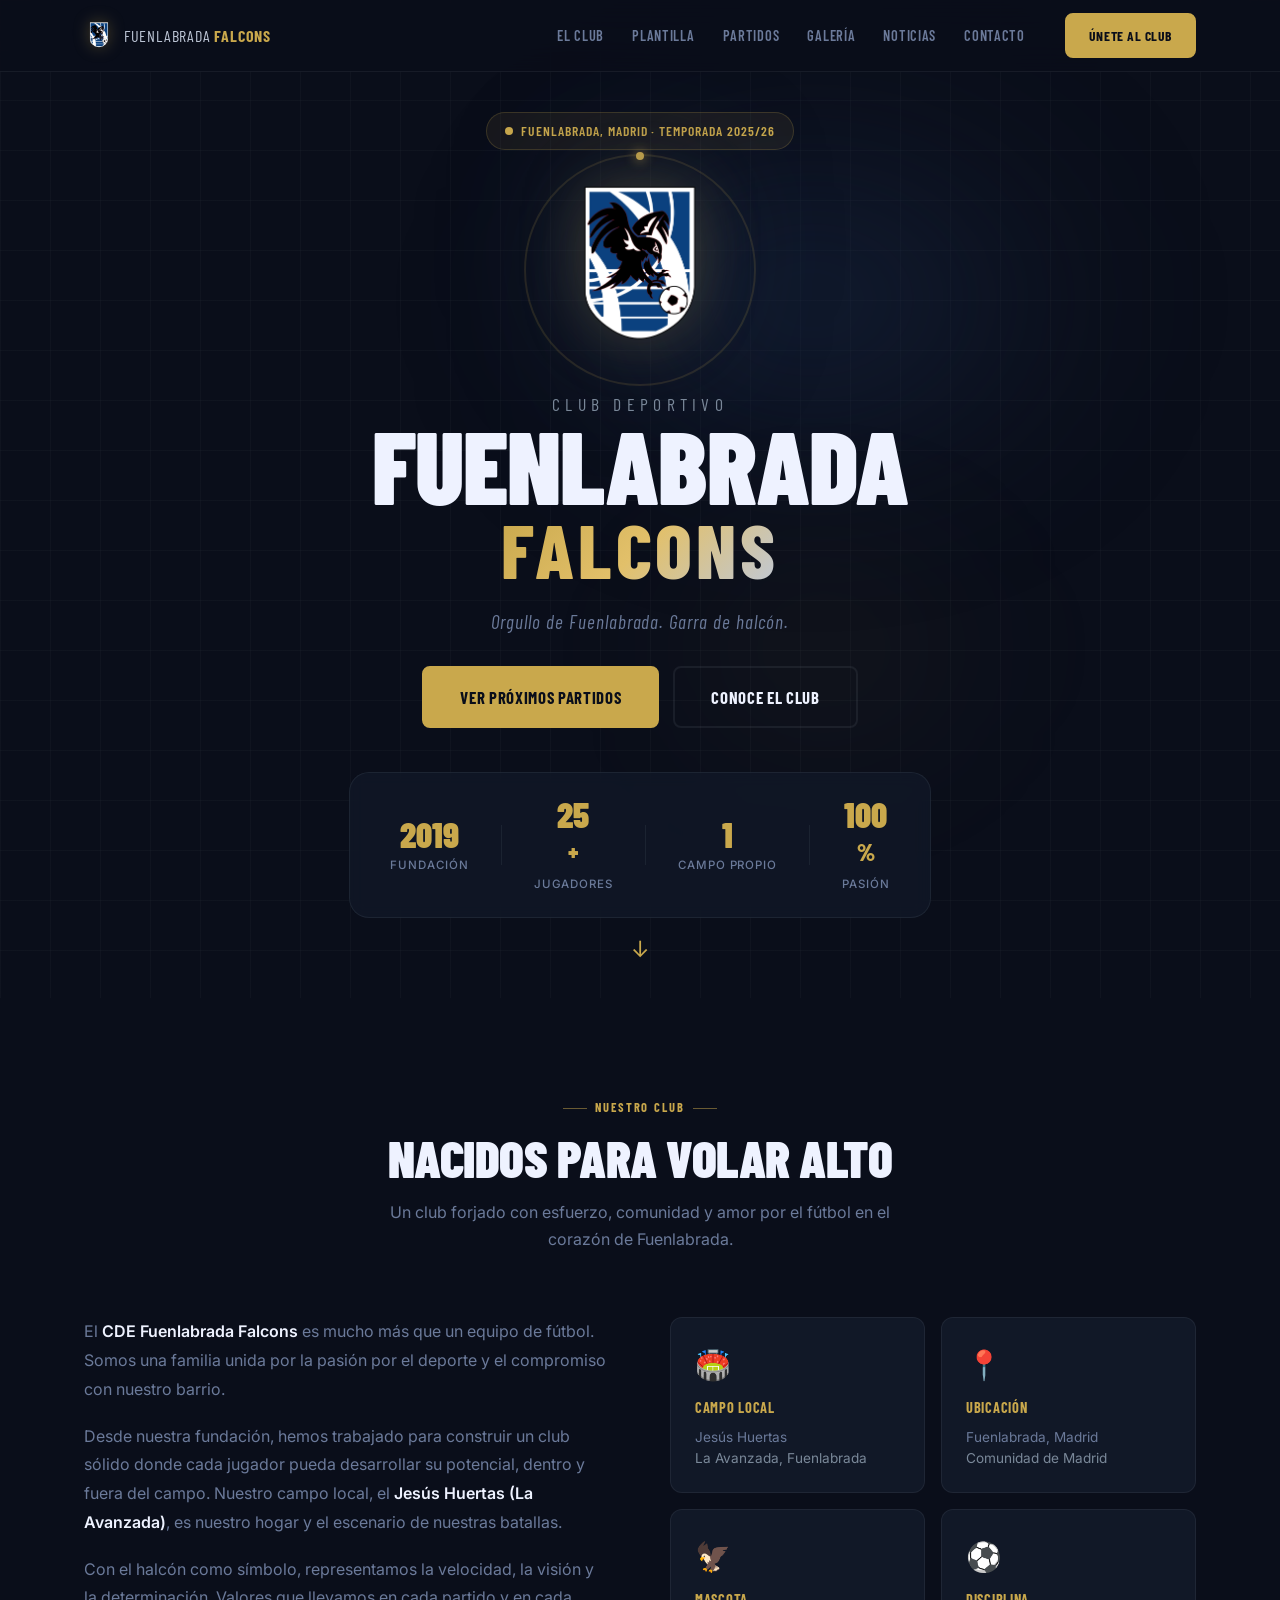
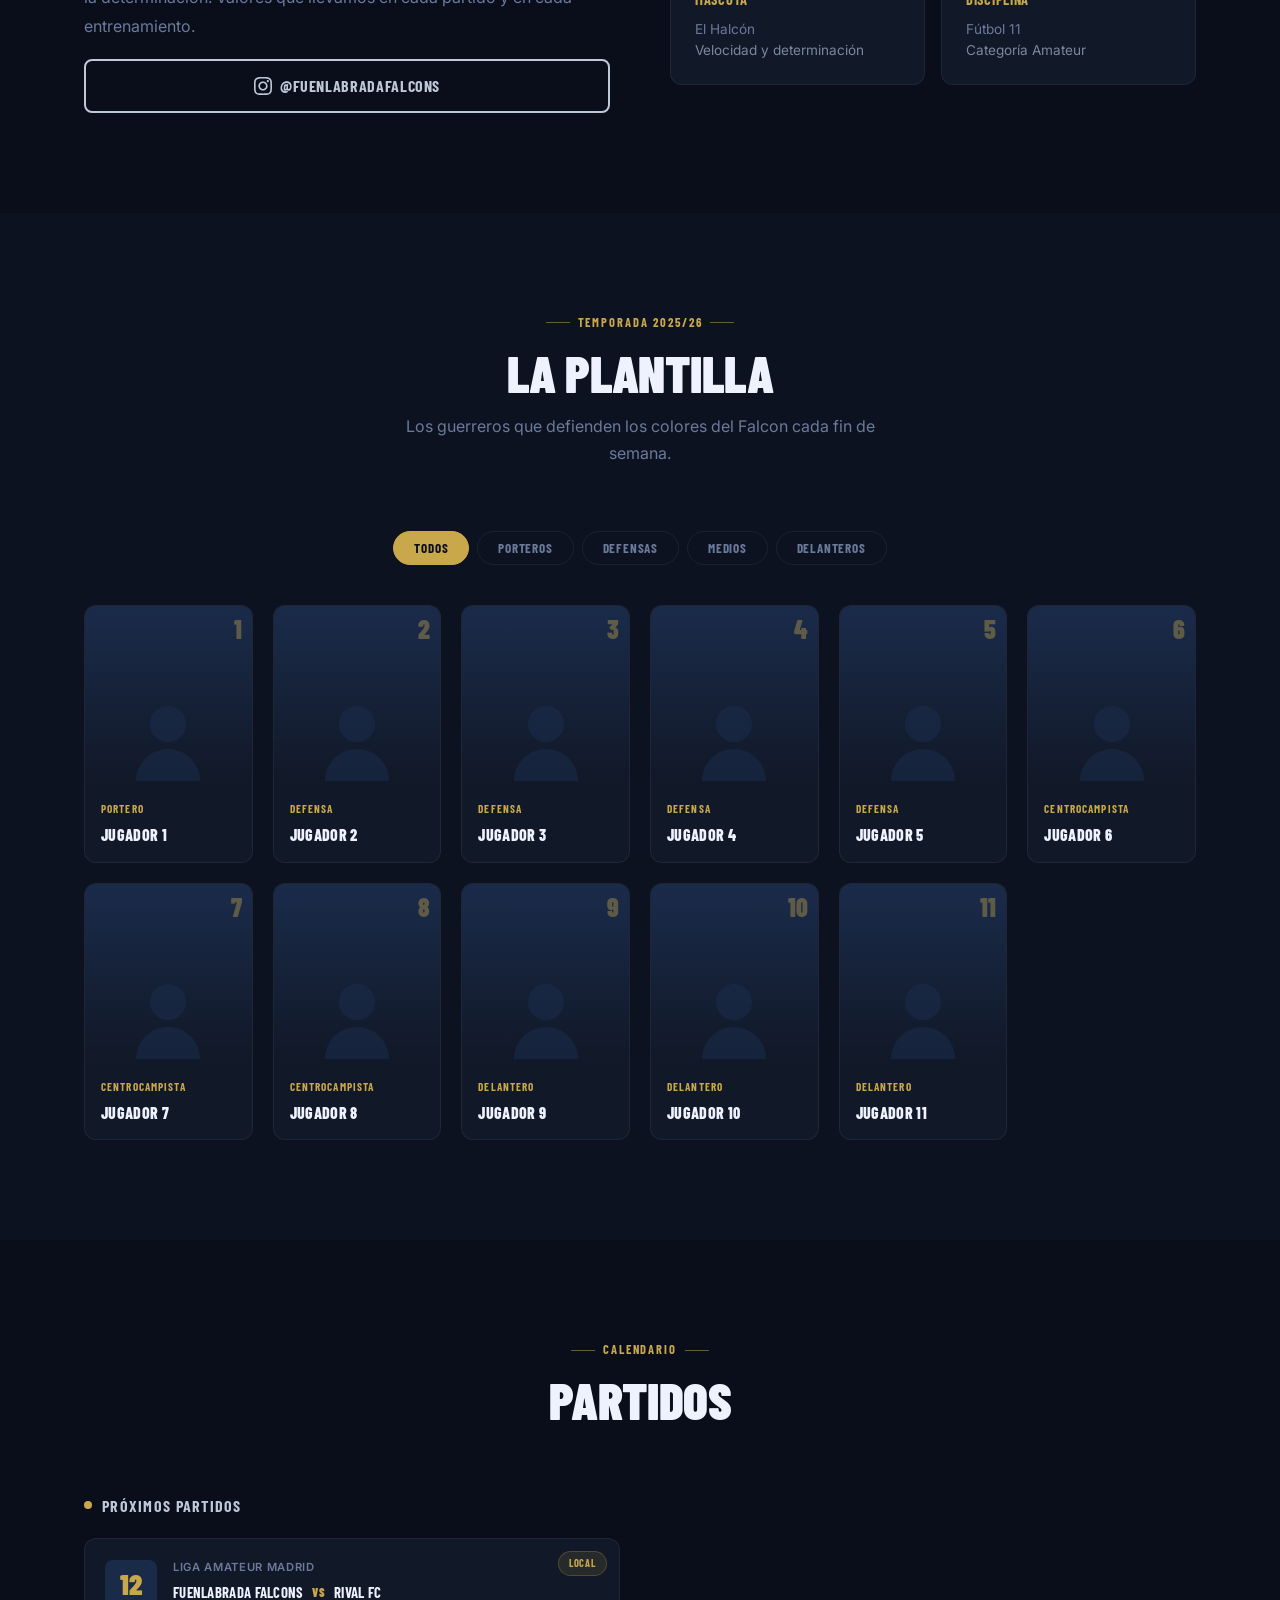
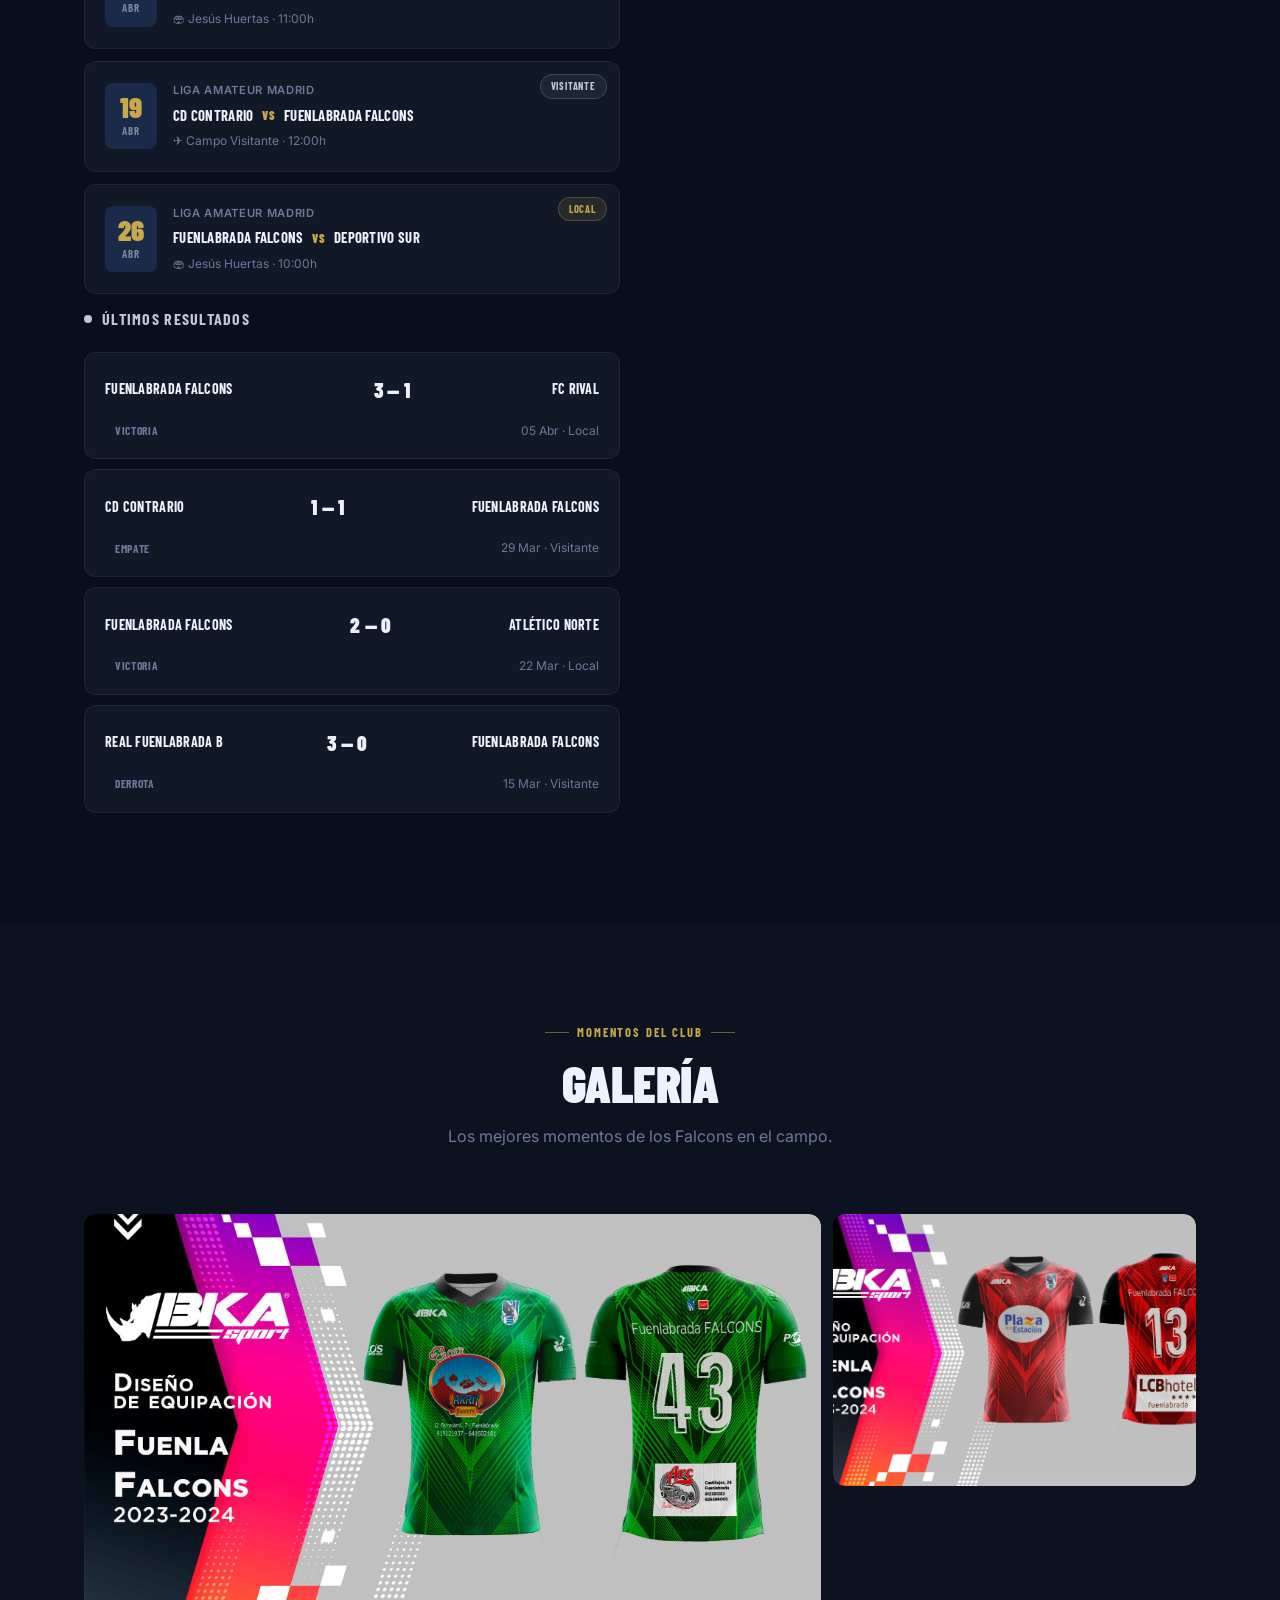
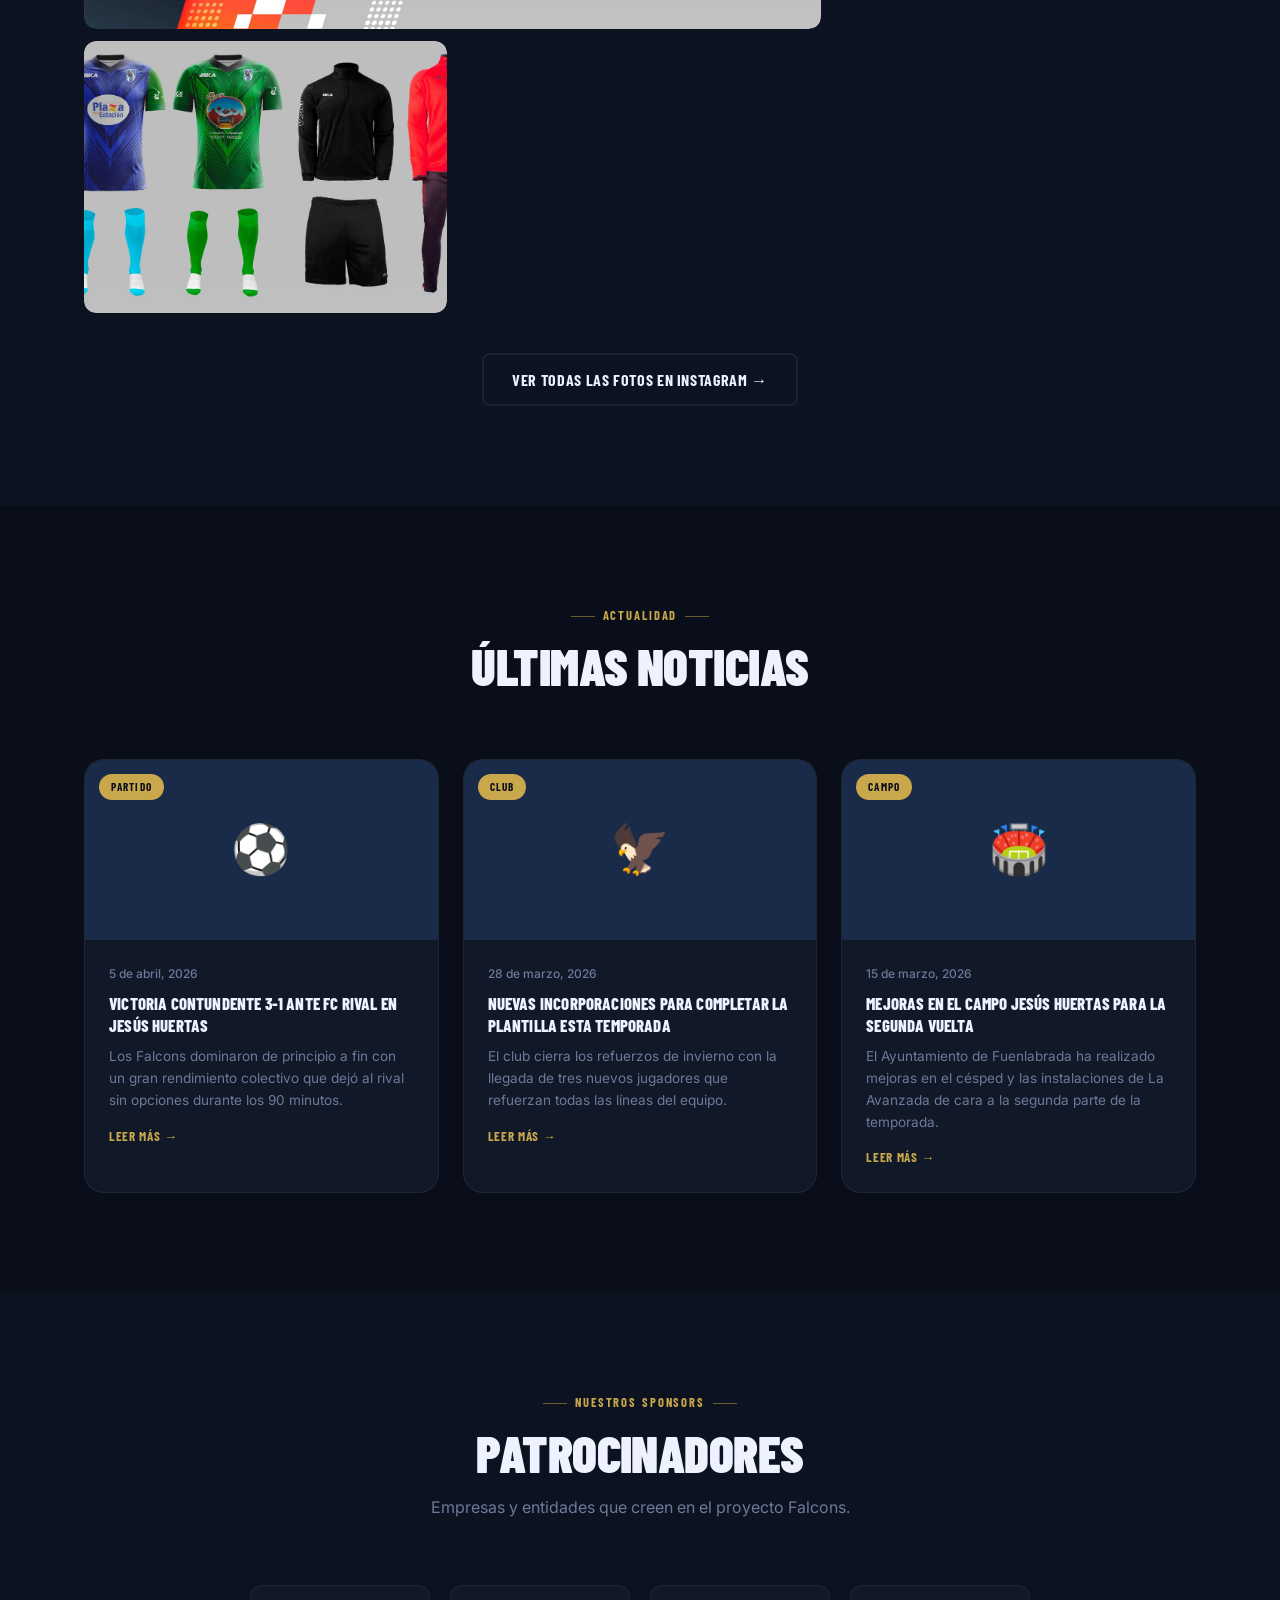
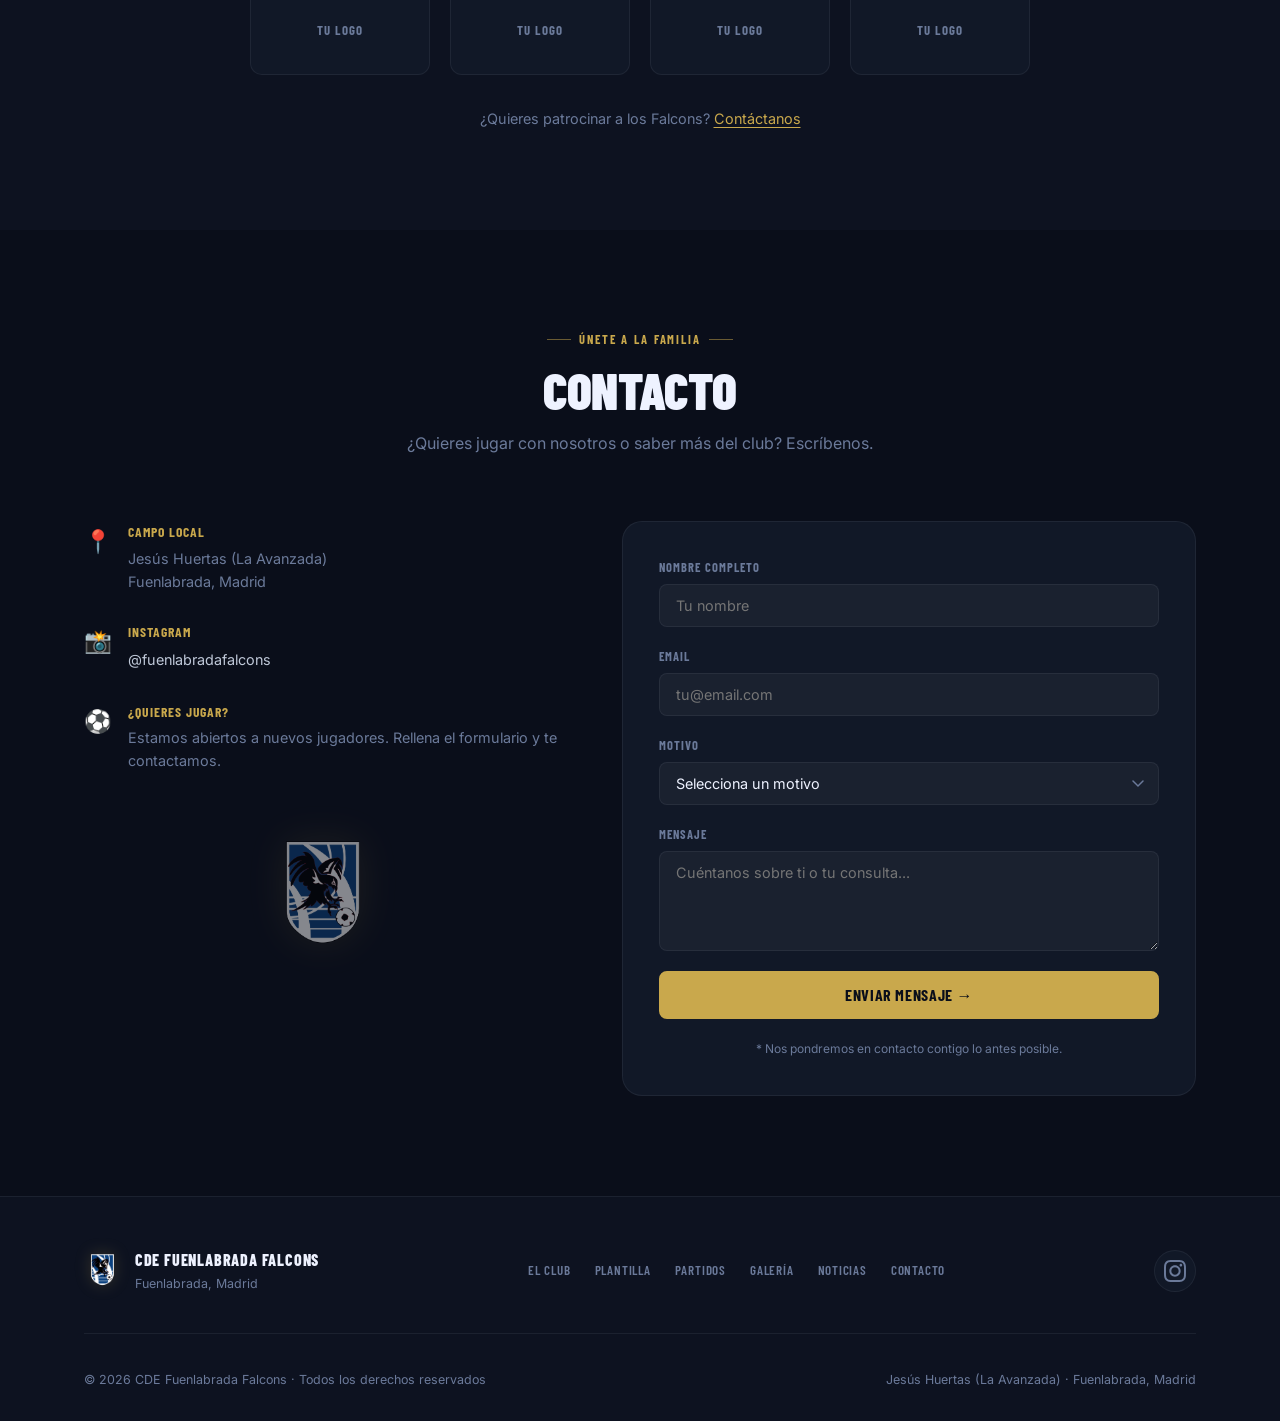
==== commit 083a10f2: "feat: añade gestión de patrocinadores en el panel admin" ====
--- a/index.html
+++ b/index.html
@@ -514,7 +514,7 @@
         <h2 class="section__title">Patrocinadores</h2>
         <p class="section__sub">Empresas y entidades que creen en el proyecto Falcons.</p>
       </div>
-      <div class="sponsors__grid reveal">
+      <div class="sponsors__grid reveal" id="patrocinadoresGrid">
         <div class="sponsor-card">
           <span class="sponsor-card__placeholder">Tu Logo</span>
         </div>
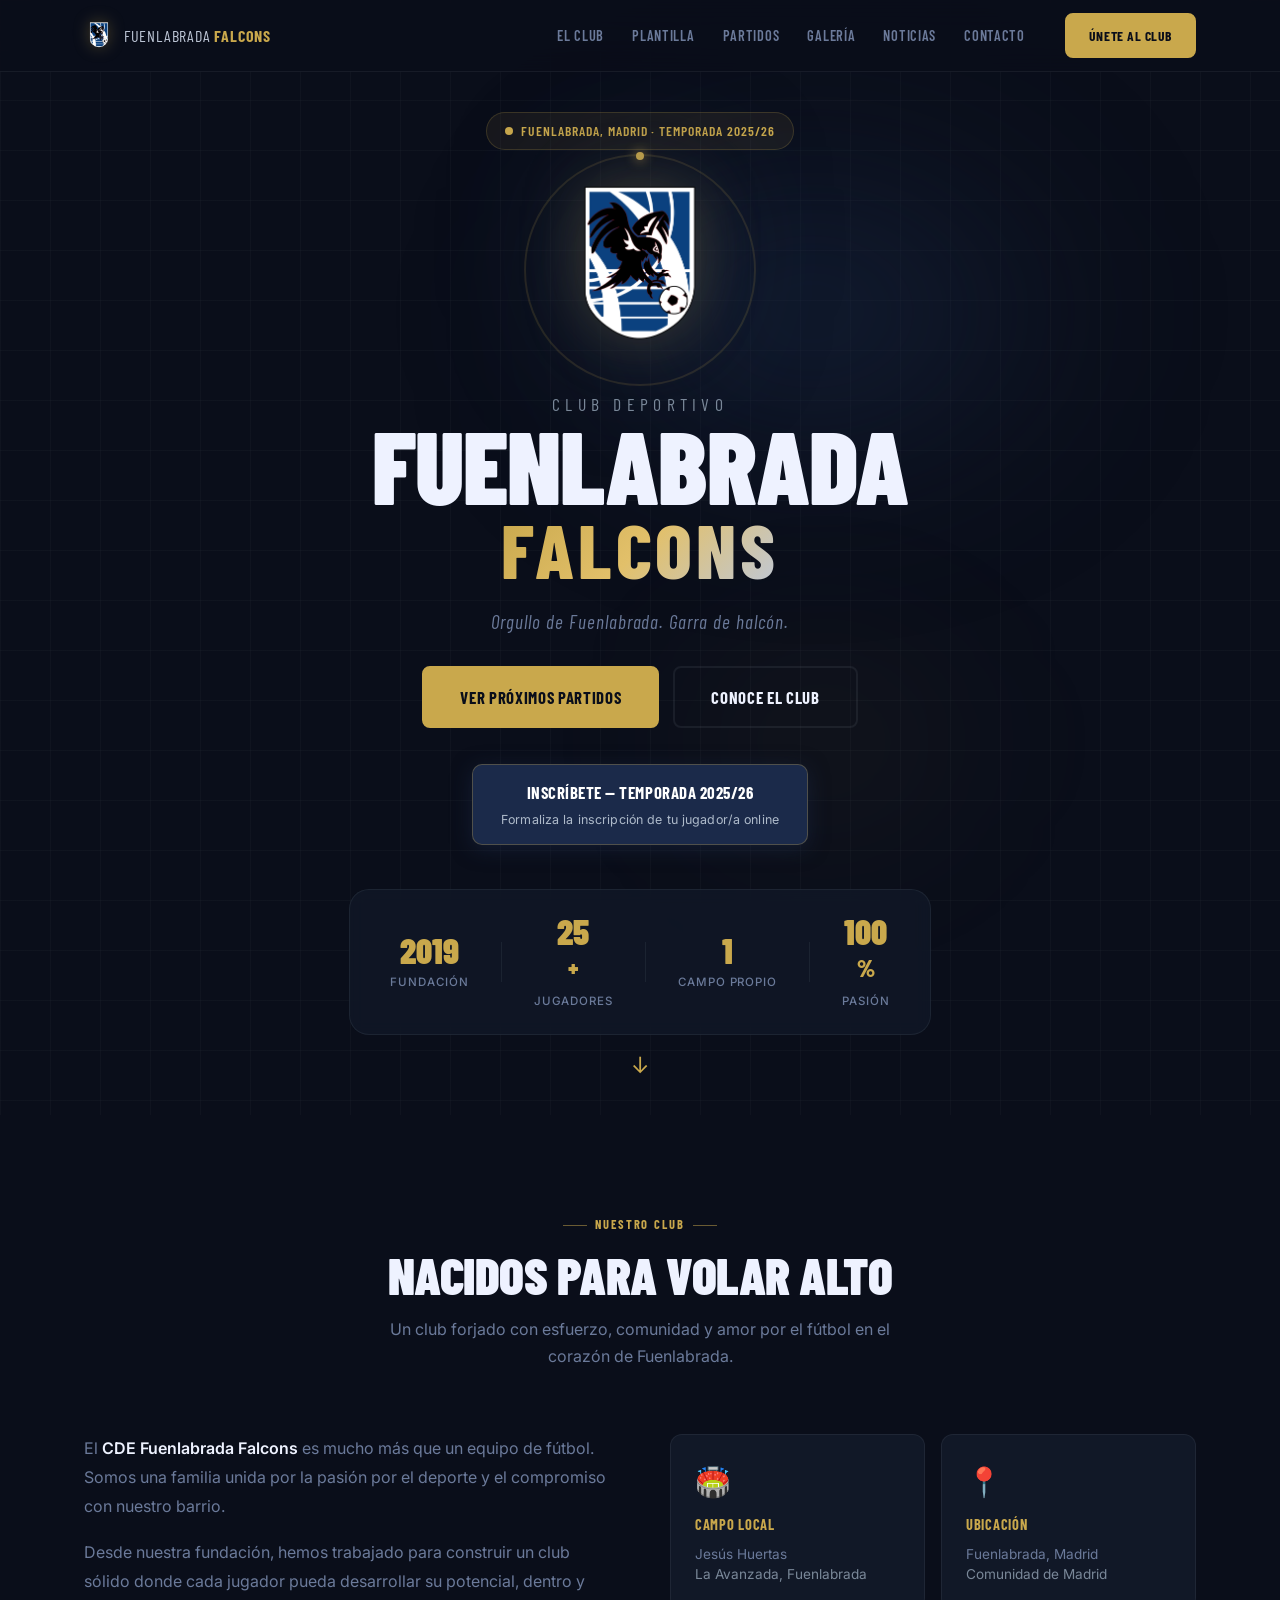
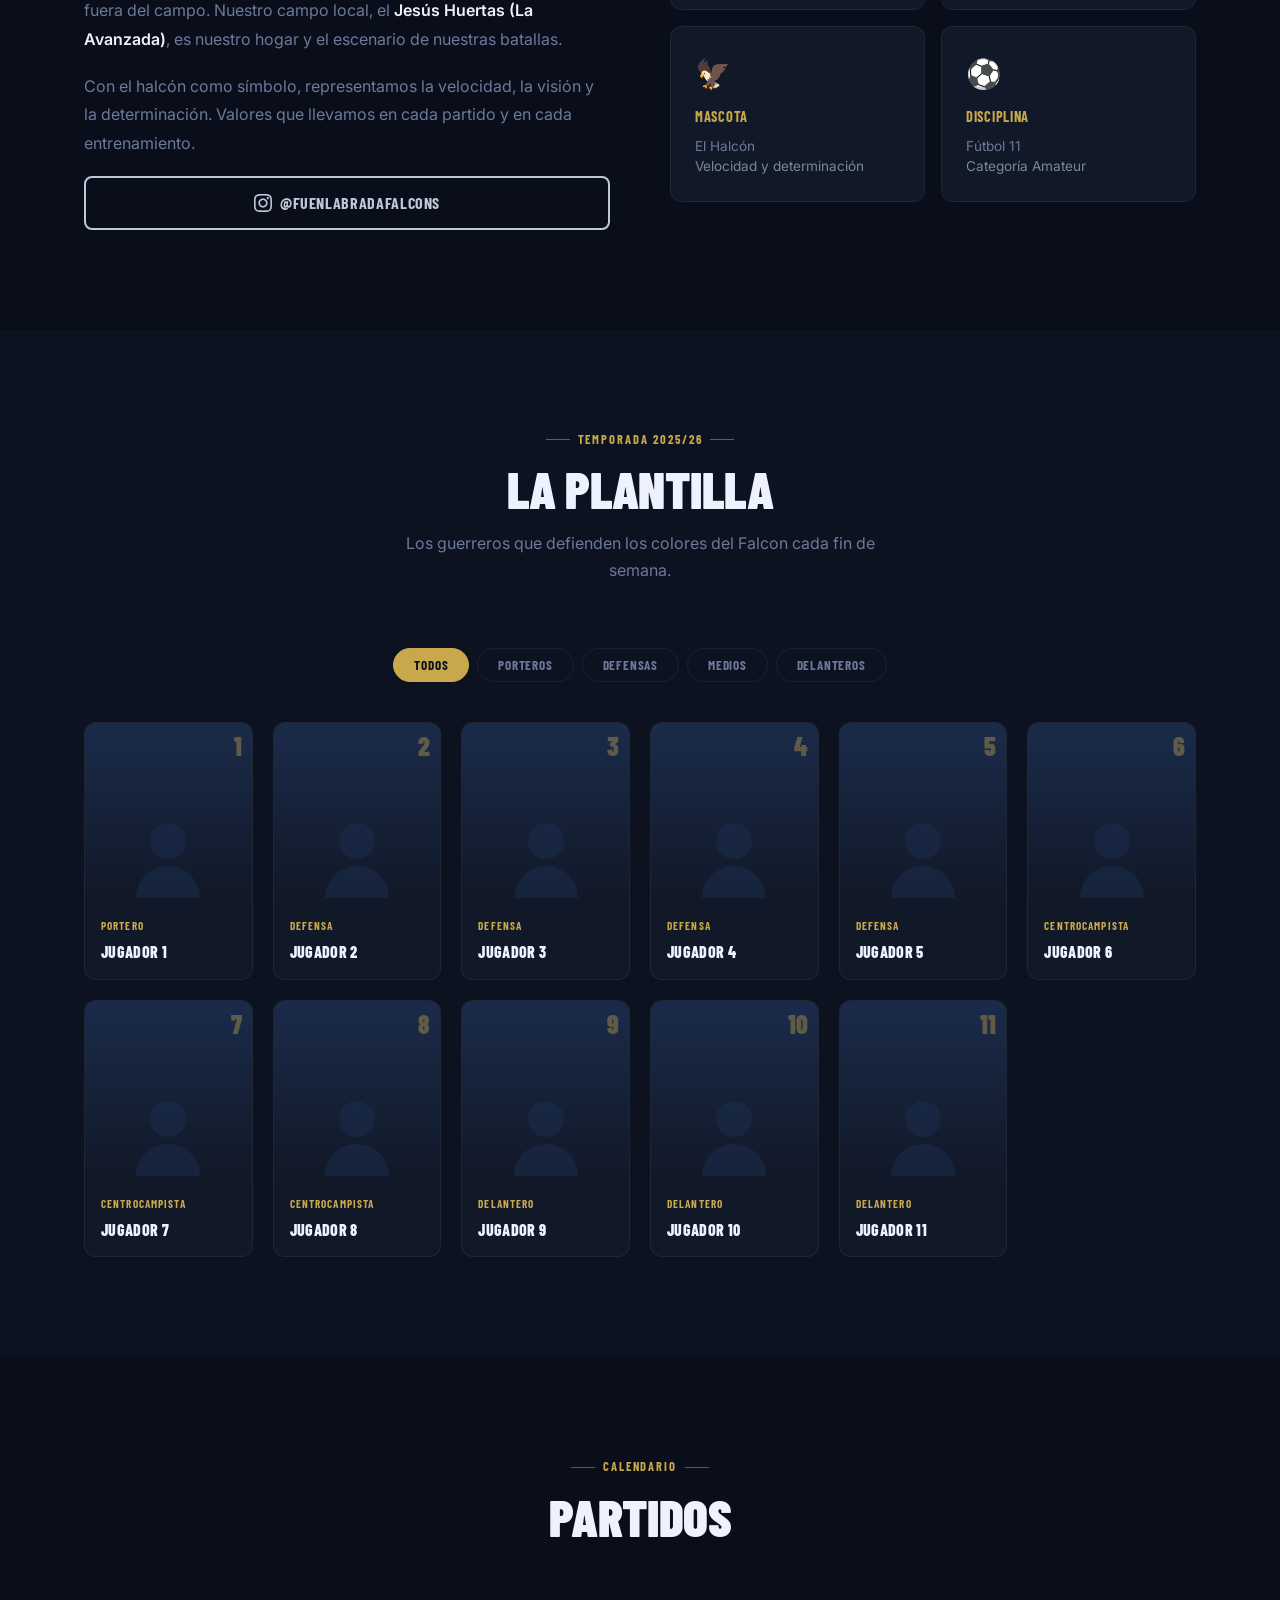
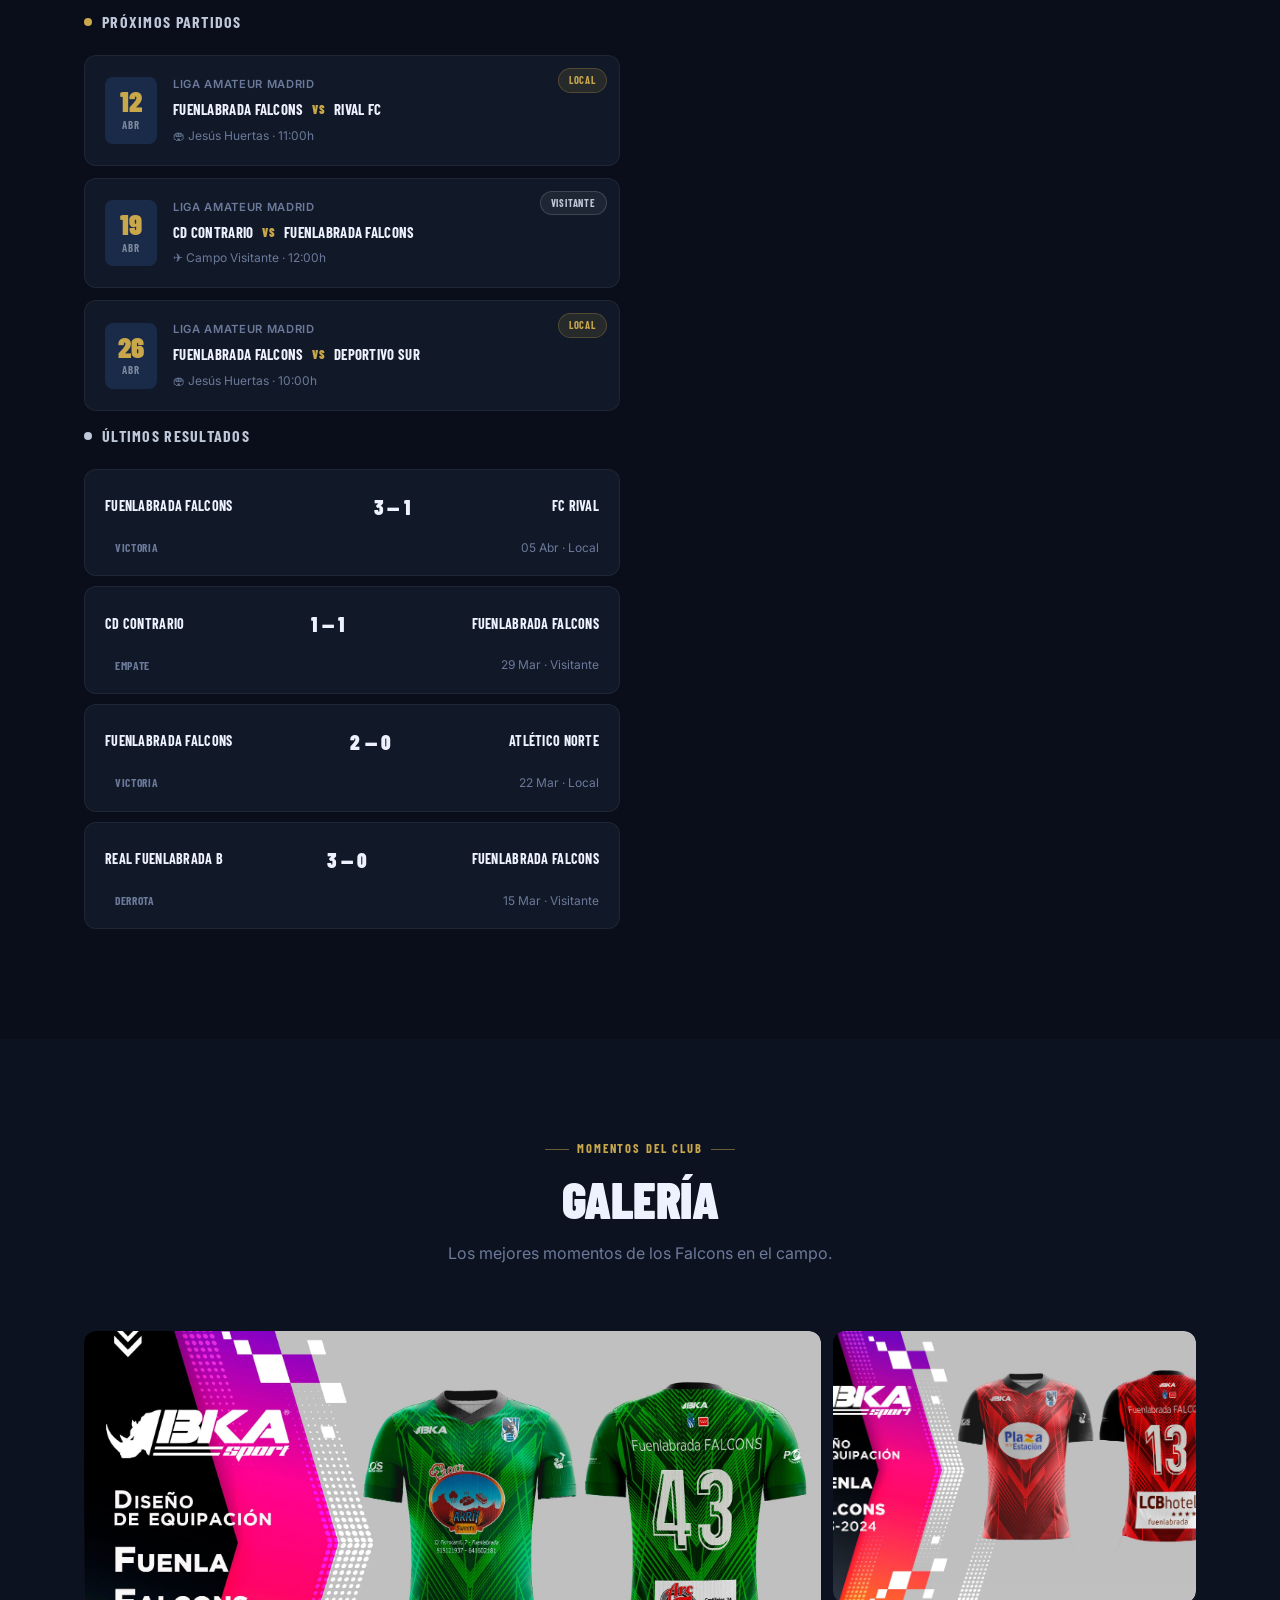
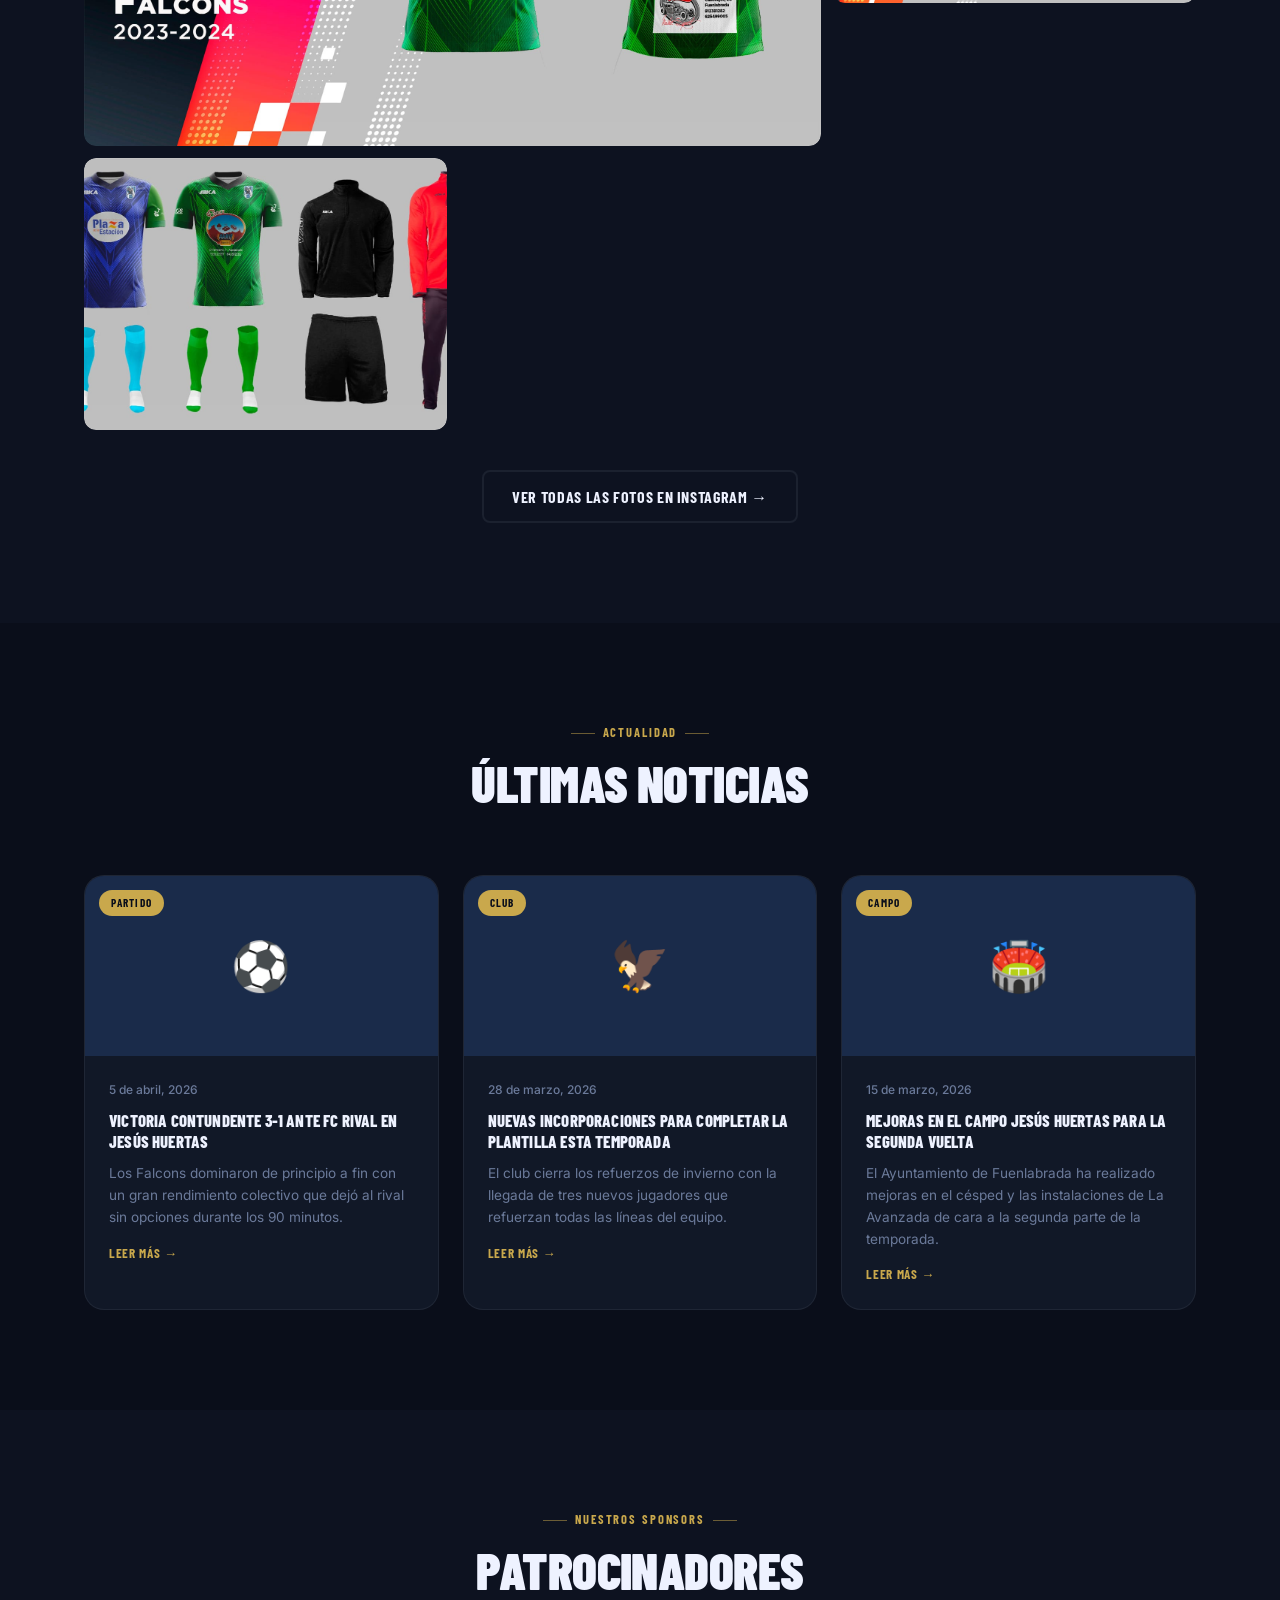
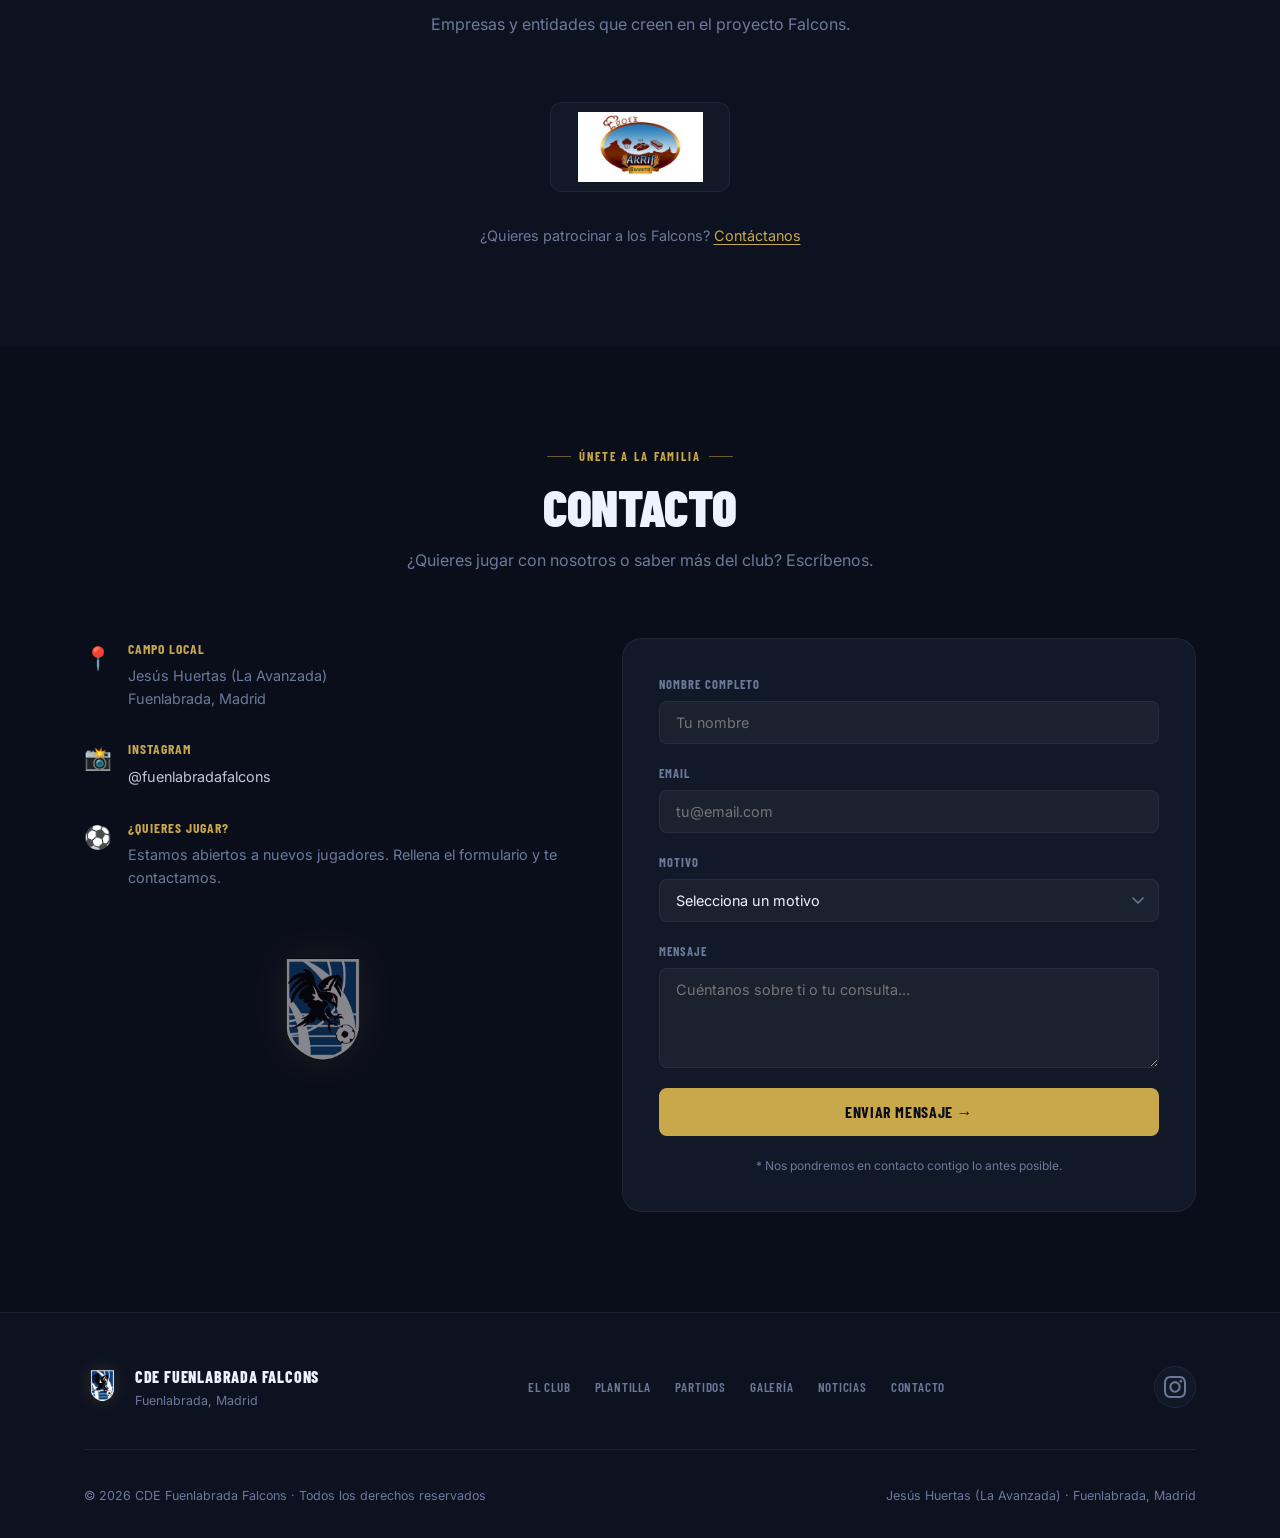
==== commit 9741d404: "feat: añade página de inscripción y botón en hero" ====
--- a/index.html
+++ b/index.html
@@ -61,6 +61,10 @@
         <a href="#partidos" class="btn btn--gold btn--lg">Ver próximos partidos</a>
         <a href="#club" class="btn btn--outline btn--lg">Conoce el club</a>
       </div>
+      <a href="/inscripcion.html" class="hero__inscripcion reveal">
+        <span class="hero__inscripcion-title">Inscríbete — Temporada 2025/26</span>
+        <span class="hero__inscripcion-sub">Formaliza la inscripción de tu jugador/a online</span>
+      </a>
       <div class="hero__stats reveal">
         <div class="stat">
           <span class="stat__num" data-target="2019">0</span>
--- a/styles.css
+++ b/styles.css
@@ -397,6 +397,38 @@
   flex-wrap: wrap;
   justify-content: center;
   margin-top: 8px;
+}
+.hero__inscripcion {
+  display: inline-flex;
+  flex-direction: column;
+  align-items: center;
+  gap: 4px;
+  background: #1B2A4A;
+  color: #fff;
+  text-decoration: none;
+  padding: 14px 28px;
+  border-radius: 10px;
+  margin-top: 16px;
+  border: 1px solid rgba(201,168,76,0.3);
+  transition: background 0.2s, transform 0.2s, box-shadow 0.2s;
+  box-shadow: 0 4px 20px rgba(27,42,74,0.5);
+}
+.hero__inscripcion:hover {
+  background: #243660;
+  transform: translateY(-2px);
+  box-shadow: 0 8px 28px rgba(27,42,74,0.7);
+}
+.hero__inscripcion-title {
+  font-family: 'Barlow Condensed', sans-serif;
+  font-size: 1.05rem;
+  font-weight: 700;
+  letter-spacing: 0.03em;
+  text-transform: uppercase;
+}
+.hero__inscripcion-sub {
+  font-size: 0.78rem;
+  color: rgba(200,212,224,0.85);
+  letter-spacing: 0.01em;
 }
 .hero__stats {
   display: flex;
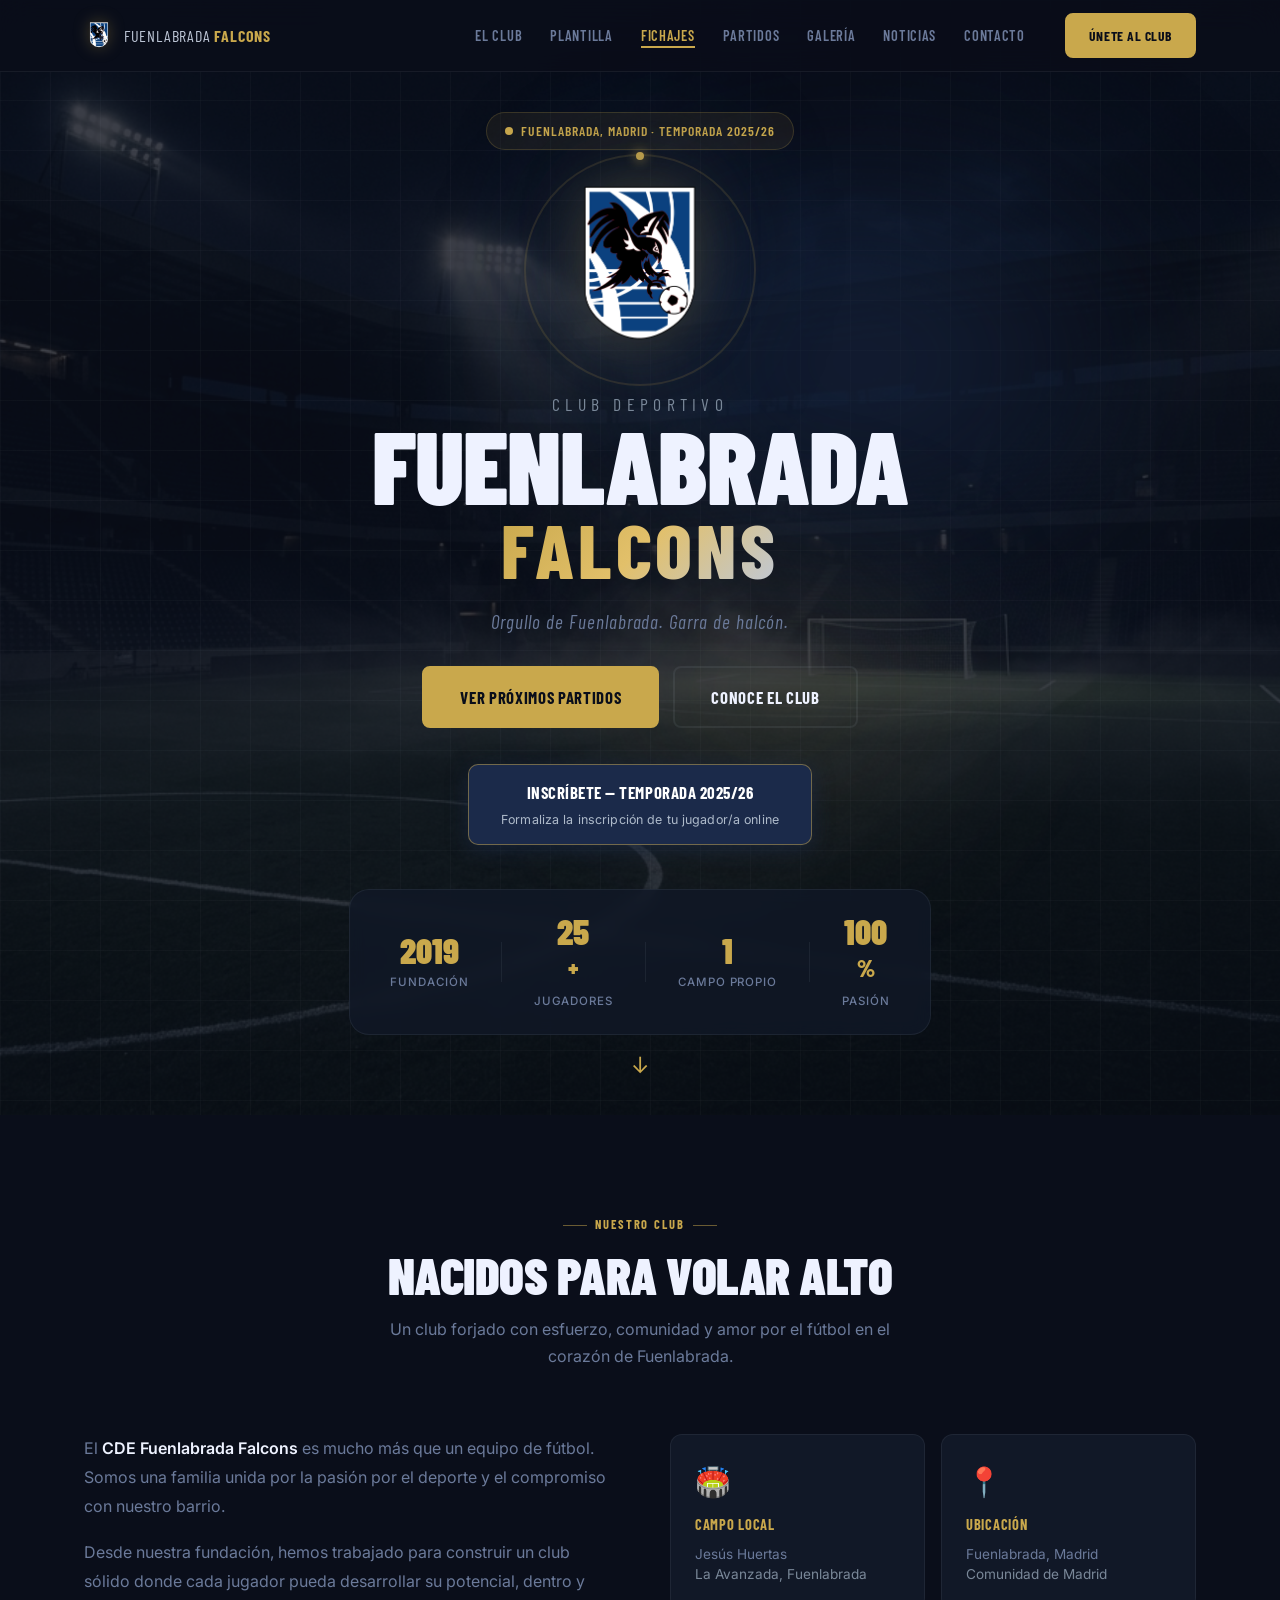
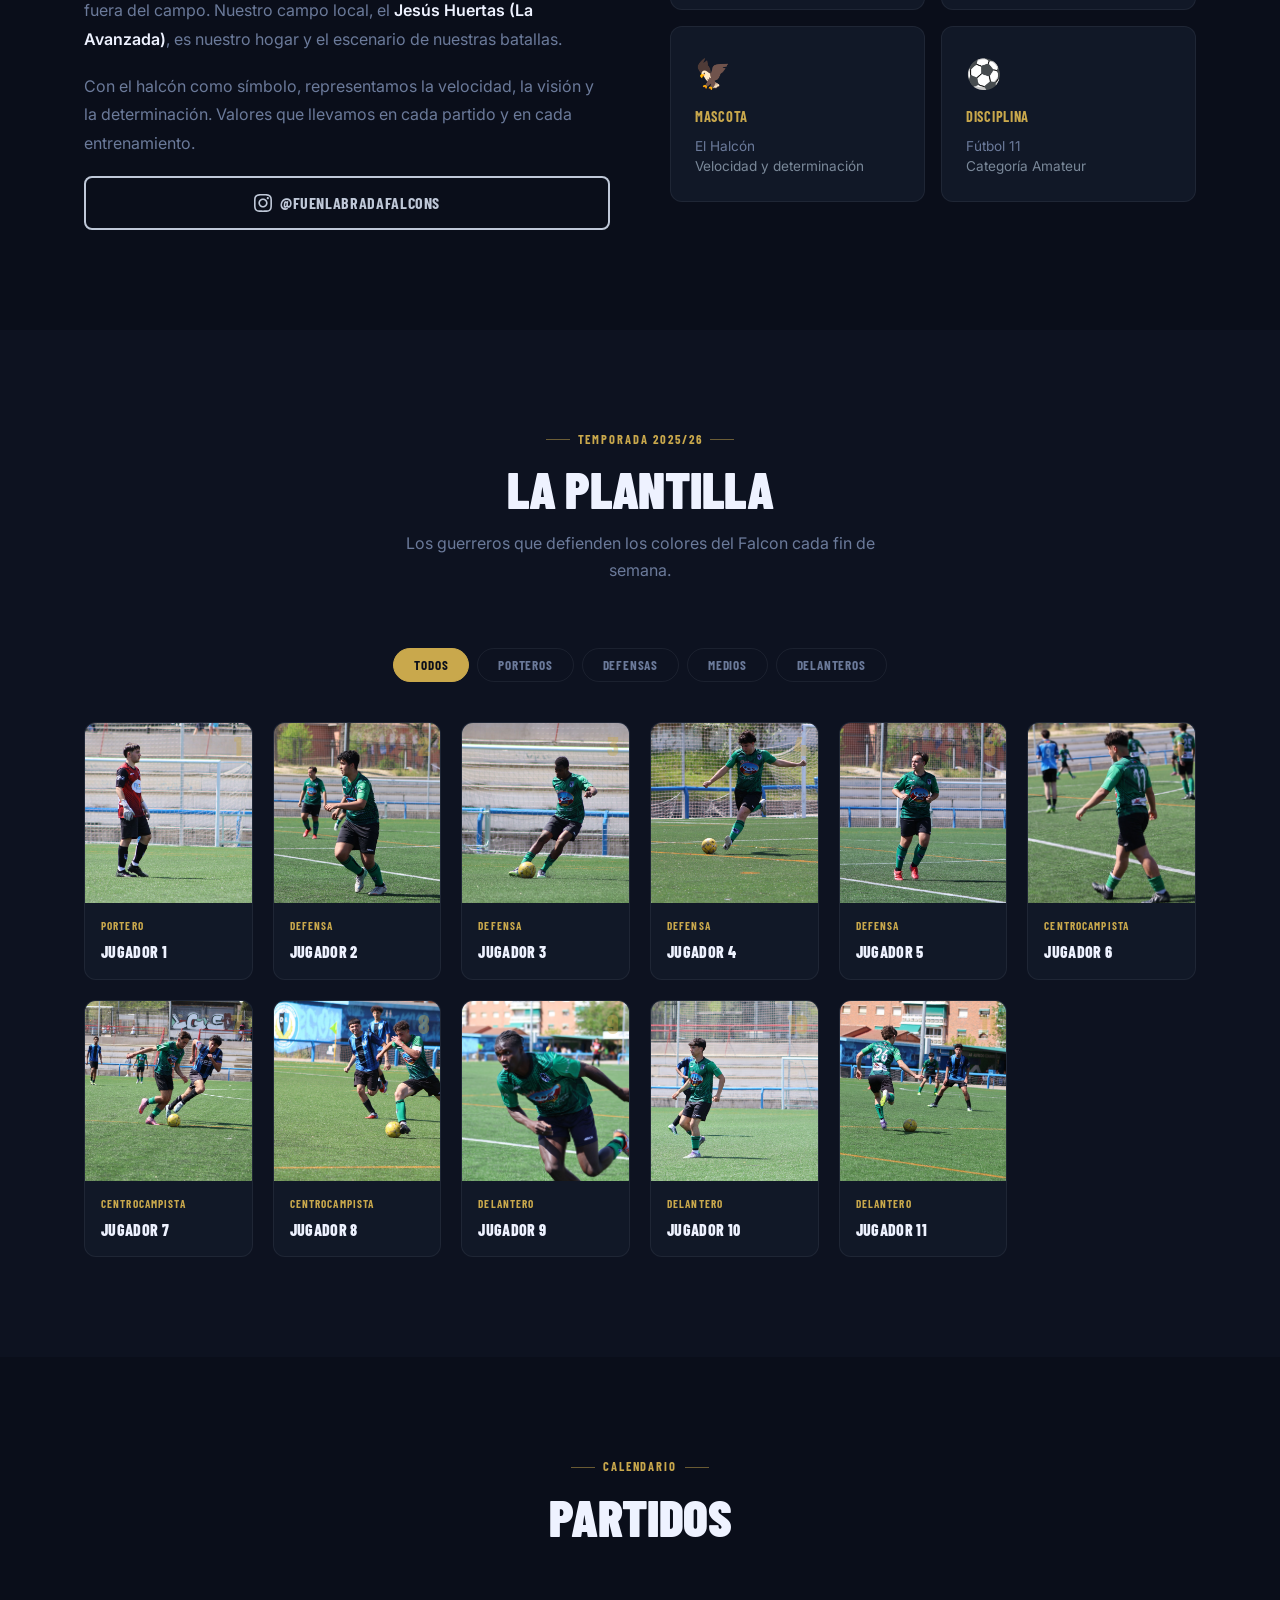
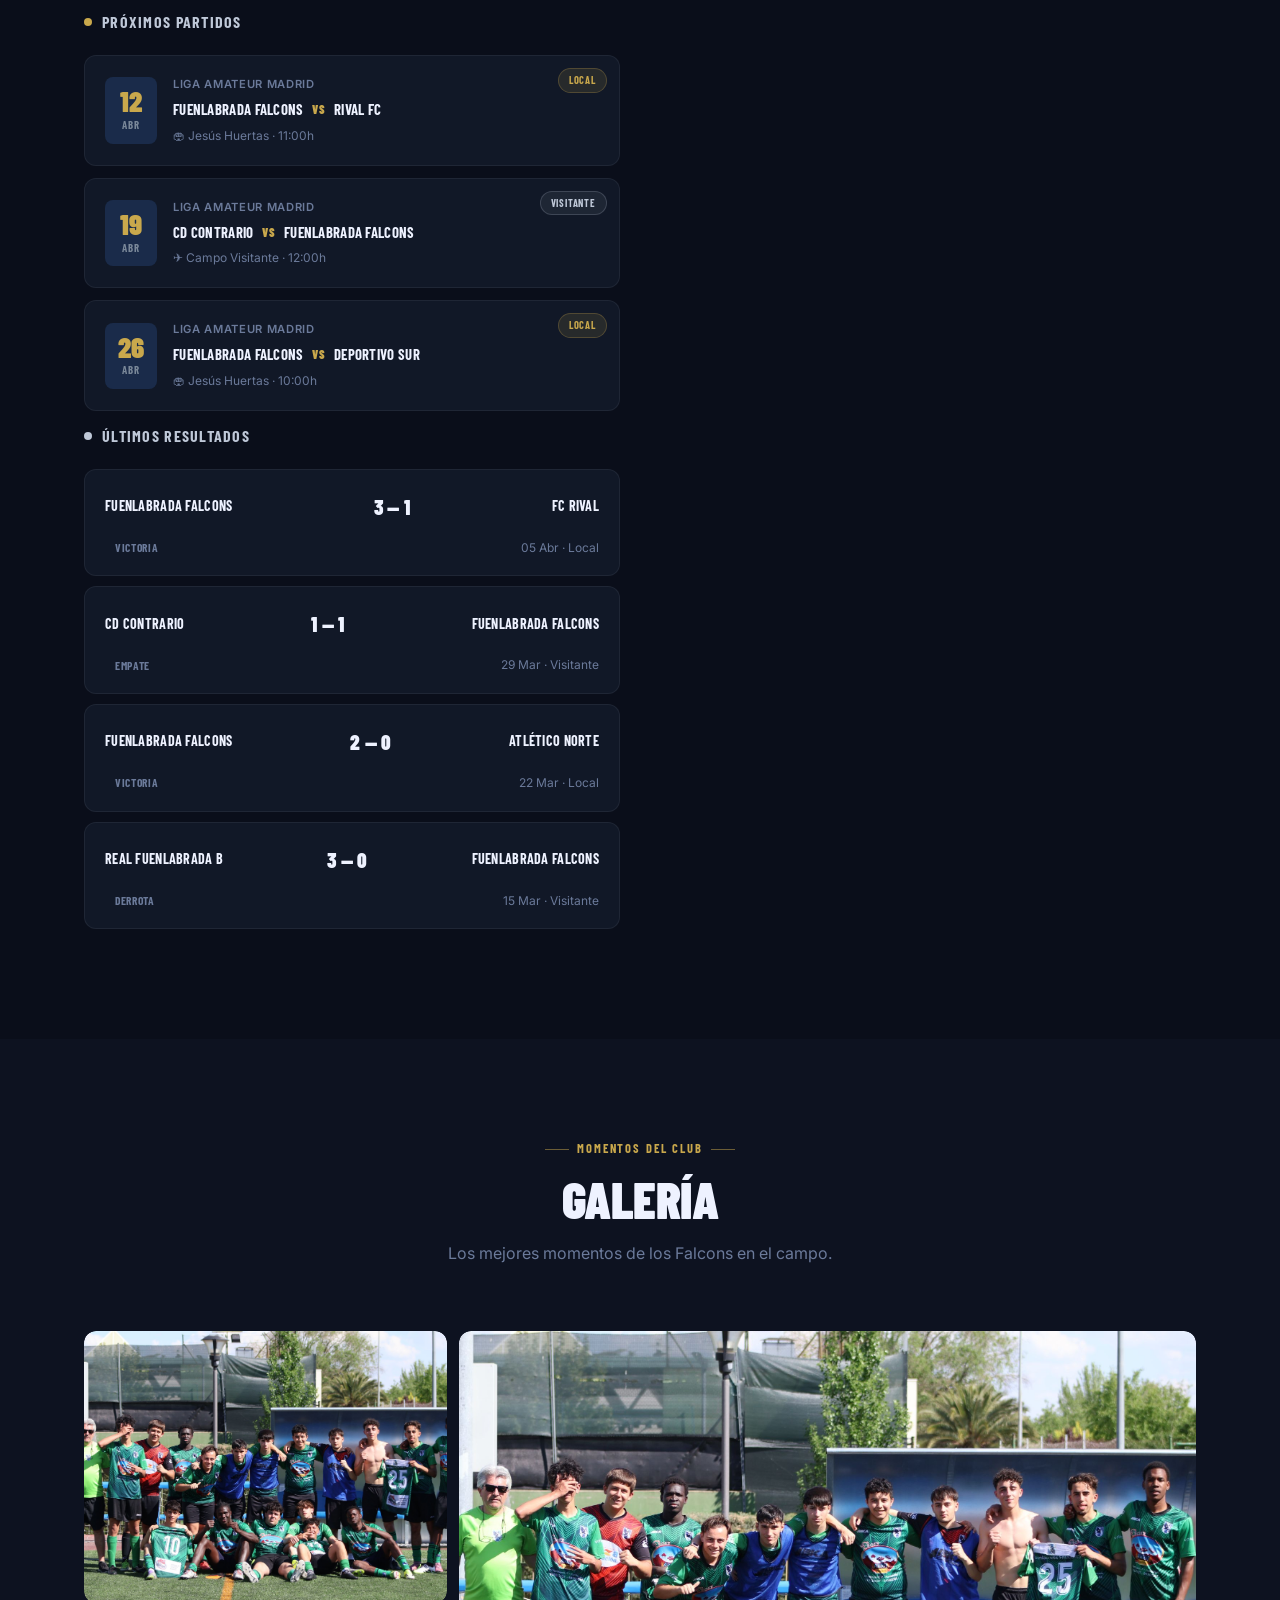
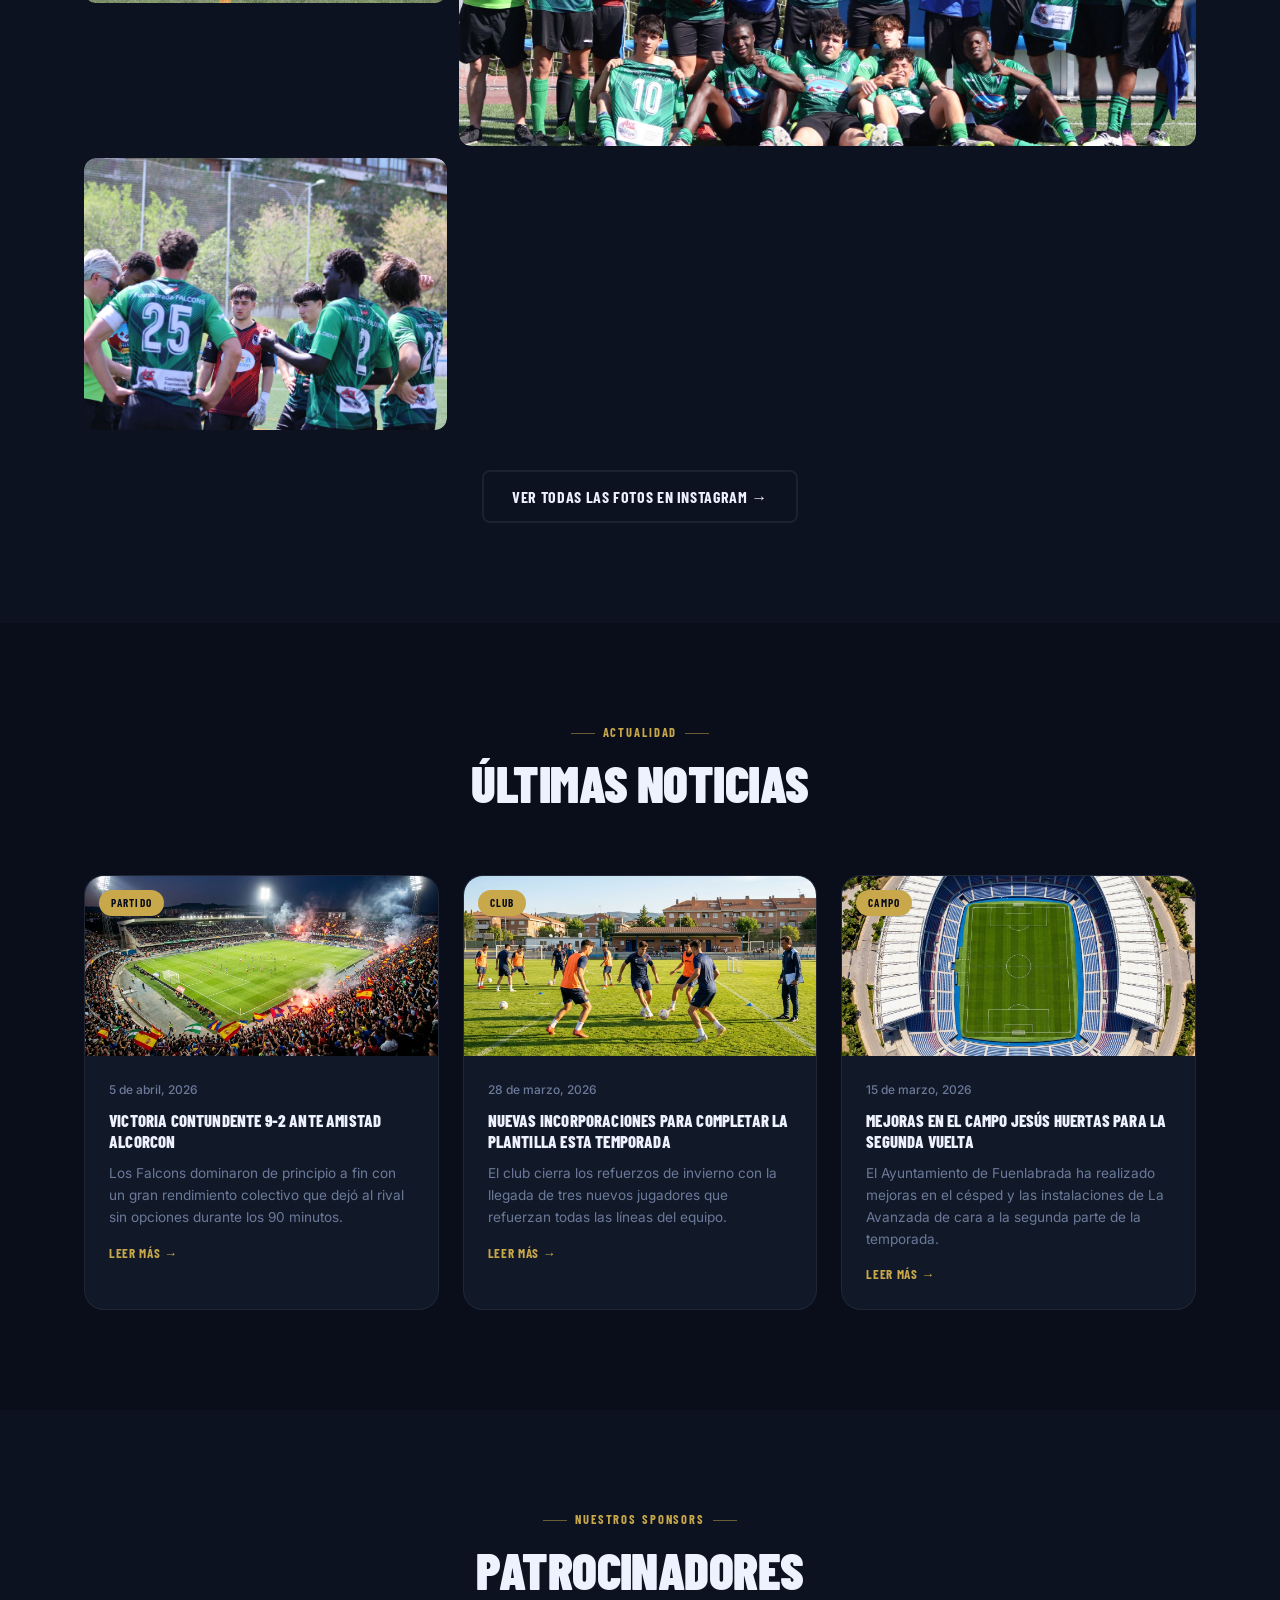
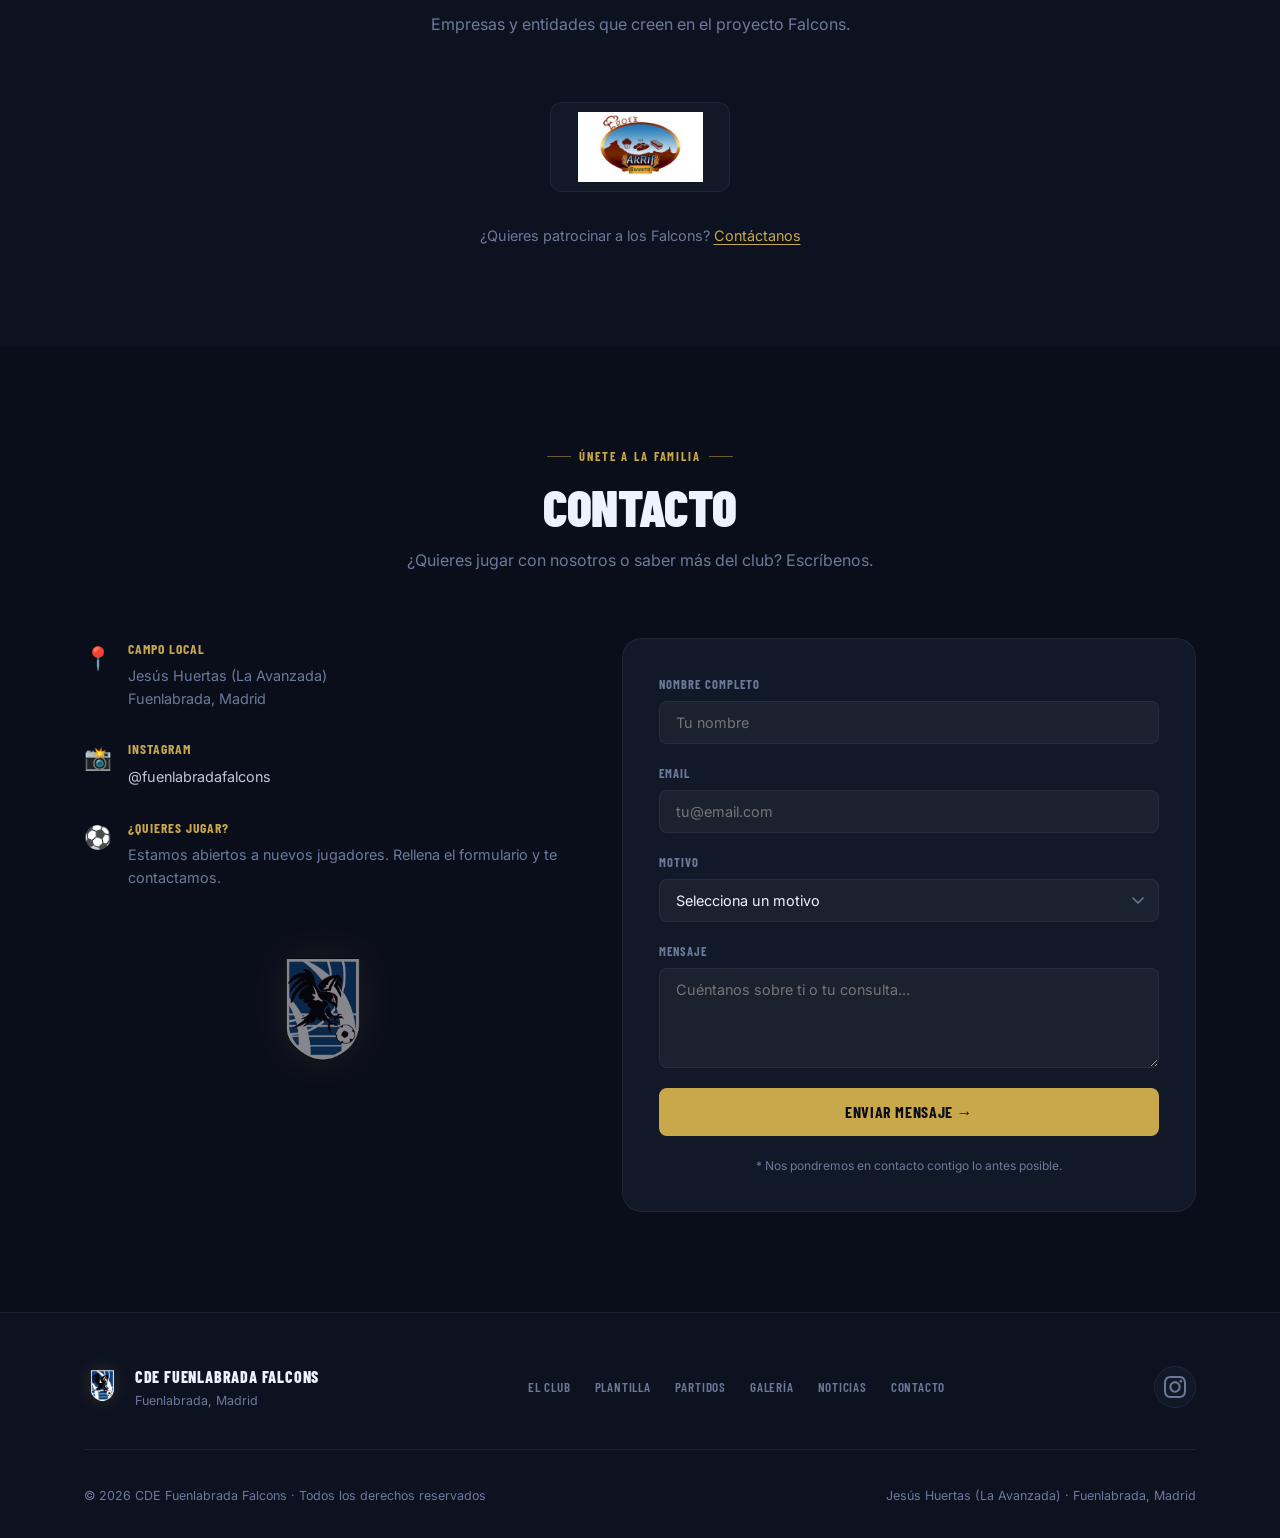
==== commit 1d5ce56f: "feat: añade sección Firmas/Fichajes — admin + web pública - Admin: tab Firmas con CRUD completo (cre" ====
--- a/index.html
+++ b/index.html
@@ -22,6 +22,7 @@
       <ul class="nav__links" id="navLinks">
         <li><a href="#club">El Club</a></li>
         <li><a href="#plantilla">Plantilla</a></li>
+        <li><a href="#fichajes">Fichajes</a></li>
         <li><a href="#partidos">Partidos</a></li>
         <li><a href="#galeria">Galería</a></li>
         <li><a href="#noticias">Noticias</a></li>
@@ -271,6 +272,20 @@
             <h3 class="player-card__name">Jugador 11</h3>
           </div>
         </div>
+      </div>
+    </div>
+  </section>
+
+  <!-- ═══════════════════════════════════════ FICHAJES ═══ -->
+  <section class="section section--alt" id="fichajes">
+    <div class="container">
+      <div class="section__header reveal">
+        <span class="section__tag">Mercado de fichajes</span>
+        <h2 class="section__title">Nuevas incorporaciones</h2>
+        <p class="section__sub">Los jugadores que se han unido a la familia Falcon esta temporada.</p>
+      </div>
+      <div class="fichajes-grid" id="fichajesGrid">
+        <!-- Cargado dinámicamente desde content/firmas.json -->
       </div>
     </div>
   </section>
--- a/styles.css
+++ b/styles.css
@@ -247,6 +247,12 @@
   padding: calc(var(--nav-h) + 40px) 0 80px;
   overflow: hidden;
 }
+.hero::before {
+  content: '';
+  position: absolute; inset: 0; z-index: 0;
+  background: url('assets/images/hero-bg.jpg') center/cover no-repeat;
+  opacity: 0.2;
+}
 .hero__bg {
   position: absolute;
   inset: 0;
@@ -269,16 +275,16 @@
 .hero__glow--1 {
   top: 10%;
   left: 40%;
-  width: 600px;
-  height: 400px;
-  background: radial-gradient(ellipse, rgba(26,43,74,0.6) 0%, transparent 70%);
+  width: 700px;
+  height: 500px;
+  background: radial-gradient(ellipse, rgba(26,43,74,0.75) 0%, transparent 70%);
 }
 .hero__glow--2 {
   bottom: 20%;
   right: 20%;
-  width: 400px;
-  height: 300px;
-  background: radial-gradient(ellipse, rgba(201,168,76,0.07) 0%, transparent 70%);
+  width: 500px;
+  height: 400px;
+  background: radial-gradient(ellipse, rgba(201,168,76,0.12) 0%, transparent 70%);
 }
 .hero__particles {
   position: absolute;
@@ -406,17 +412,29 @@
   background: #1B2A4A;
   color: #fff;
   text-decoration: none;
-  padding: 14px 28px;
+  padding: 14px 32px;
   border-radius: 10px;
   margin-top: 16px;
-  border: 1px solid rgba(201,168,76,0.3);
-  transition: background 0.2s, transform 0.2s, box-shadow 0.2s;
-  box-shadow: 0 4px 20px rgba(27,42,74,0.5);
-}
+  border: 1px solid rgba(201,168,76,0.5);
+  transition: background 0.25s, transform 0.25s, box-shadow 0.25s;
+  box-shadow: 0 4px 20px rgba(27,42,74,0.6), 0 0 0 0 rgba(201,168,76,0);
+  position: relative;
+  overflow: hidden;
+}
+.hero__inscripcion::after {
+  content: '';
+  position: absolute;
+  top: 0; left: -100%;
+  width: 60%;
+  height: 100%;
+  background: linear-gradient(90deg, transparent, rgba(201,168,76,0.18), transparent);
+  transition: left 0.5s ease;
+}
+.hero__inscripcion:hover::after { left: 150%; }
 .hero__inscripcion:hover {
   background: #243660;
   transform: translateY(-2px);
-  box-shadow: 0 8px 28px rgba(27,42,74,0.7);
+  box-shadow: 0 8px 28px rgba(27,42,74,0.8), 0 0 0 1px rgba(201,168,76,0.3);
 }
 .hero__inscripcion-title {
   font-family: 'Barlow Condensed', sans-serif;
@@ -502,6 +520,85 @@
 .section--dark {
   background: var(--bg-2);
 }
+.section--alt {
+  background: var(--bg);
+}
+
+/* ── FICHAJES ── */
+.fichajes-grid {
+  display: grid;
+  grid-template-columns: repeat(auto-fill, minmax(220px, 1fr));
+  gap: 24px;
+  margin-top: 40px;
+}
+.fichaje-card {
+  background: var(--bg-card);
+  border: 1px solid var(--border);
+  border-radius: 12px;
+  overflow: hidden;
+  transition: transform 0.25s, border-color 0.25s;
+}
+.fichaje-card:hover {
+  transform: translateY(-4px);
+  border-color: rgba(201,168,76,0.35);
+}
+.fichaje-card__foto {
+  width: 100%;
+  aspect-ratio: 3/4;
+  object-fit: cover;
+  display: block;
+  background: linear-gradient(145deg, var(--navy) 0%, var(--bg-card) 100%);
+}
+.fichaje-card__foto-placeholder {
+  width: 100%;
+  aspect-ratio: 3/4;
+  background: linear-gradient(145deg, #1A2B4A 0%, #0D1220 100%);
+  display: flex;
+  align-items: center;
+  justify-content: center;
+  font-size: 3rem;
+  color: rgba(201,168,76,0.25);
+}
+.fichaje-card__body {
+  padding: 16px;
+}
+.fichaje-card__pos {
+  font-family: 'Barlow Condensed', sans-serif;
+  font-size: 0.72rem;
+  font-weight: 700;
+  letter-spacing: 0.1em;
+  text-transform: uppercase;
+  color: var(--gold);
+  margin-bottom: 4px;
+}
+.fichaje-card__name {
+  font-family: 'Barlow Condensed', sans-serif;
+  font-size: 1.2rem;
+  font-weight: 800;
+  text-transform: uppercase;
+  letter-spacing: 0.03em;
+  color: var(--text);
+  line-height: 1.15;
+}
+.fichaje-card__club {
+  font-size: 0.78rem;
+  color: var(--text-muted);
+  margin-top: 4px;
+}
+.fichaje-card__club span {
+  color: var(--silver);
+  font-weight: 500;
+}
+.fichaje-card__desc {
+  font-size: 0.8rem;
+  color: var(--text-muted);
+  margin-top: 10px;
+  line-height: 1.55;
+  display: -webkit-box;
+  -webkit-line-clamp: 3;
+  -webkit-box-orient: vertical;
+  overflow: hidden;
+}
 .section__header {
   text-align: center;
   margin-bottom: 64px;
@@ -662,6 +759,8 @@
   display: flex;
   align-items: flex-end;
   justify-content: center;
+  background: linear-gradient(160deg, #1A2B4A 0%, #0D1220 100%);
+  border-bottom: 2px solid rgba(201,168,76,0.2);
 }
 .player-card__placeholder svg {
   width: 80px;
@@ -902,10 +1001,11 @@
 .gallery__overlay {
   position: absolute;
   inset: 0;
-  background: rgba(201,168,76,0.15);
-  display: flex;
-  align-items: center;
-  justify-content: center;
+  background: linear-gradient(to top, rgba(10,14,26,0.88) 0%, rgba(10,14,26,0.2) 50%, transparent 100%);
+  display: flex;
+  align-items: flex-end;
+  justify-content: flex-start;
+  padding: 14px 16px;
   font-family: var(--font-head);
   font-size: 0.85rem;
   font-weight: 700;
@@ -914,6 +1014,7 @@
   color: var(--gold);
   opacity: 0;
   transition: opacity var(--transition);
+  backdrop-filter: blur(1px);
 }
 .gallery__cta {
   text-align: center;
@@ -950,6 +1051,12 @@
 }
 .news-card__placeholder {
   font-size: 3rem;
+  background: linear-gradient(135deg, var(--navy) 0%, var(--bg-card) 100%);
+  width: 100%;
+  height: 100%;
+  display: flex;
+  align-items: center;
+  justify-content: center;
 }
 .news-card__cat {
   position: absolute;
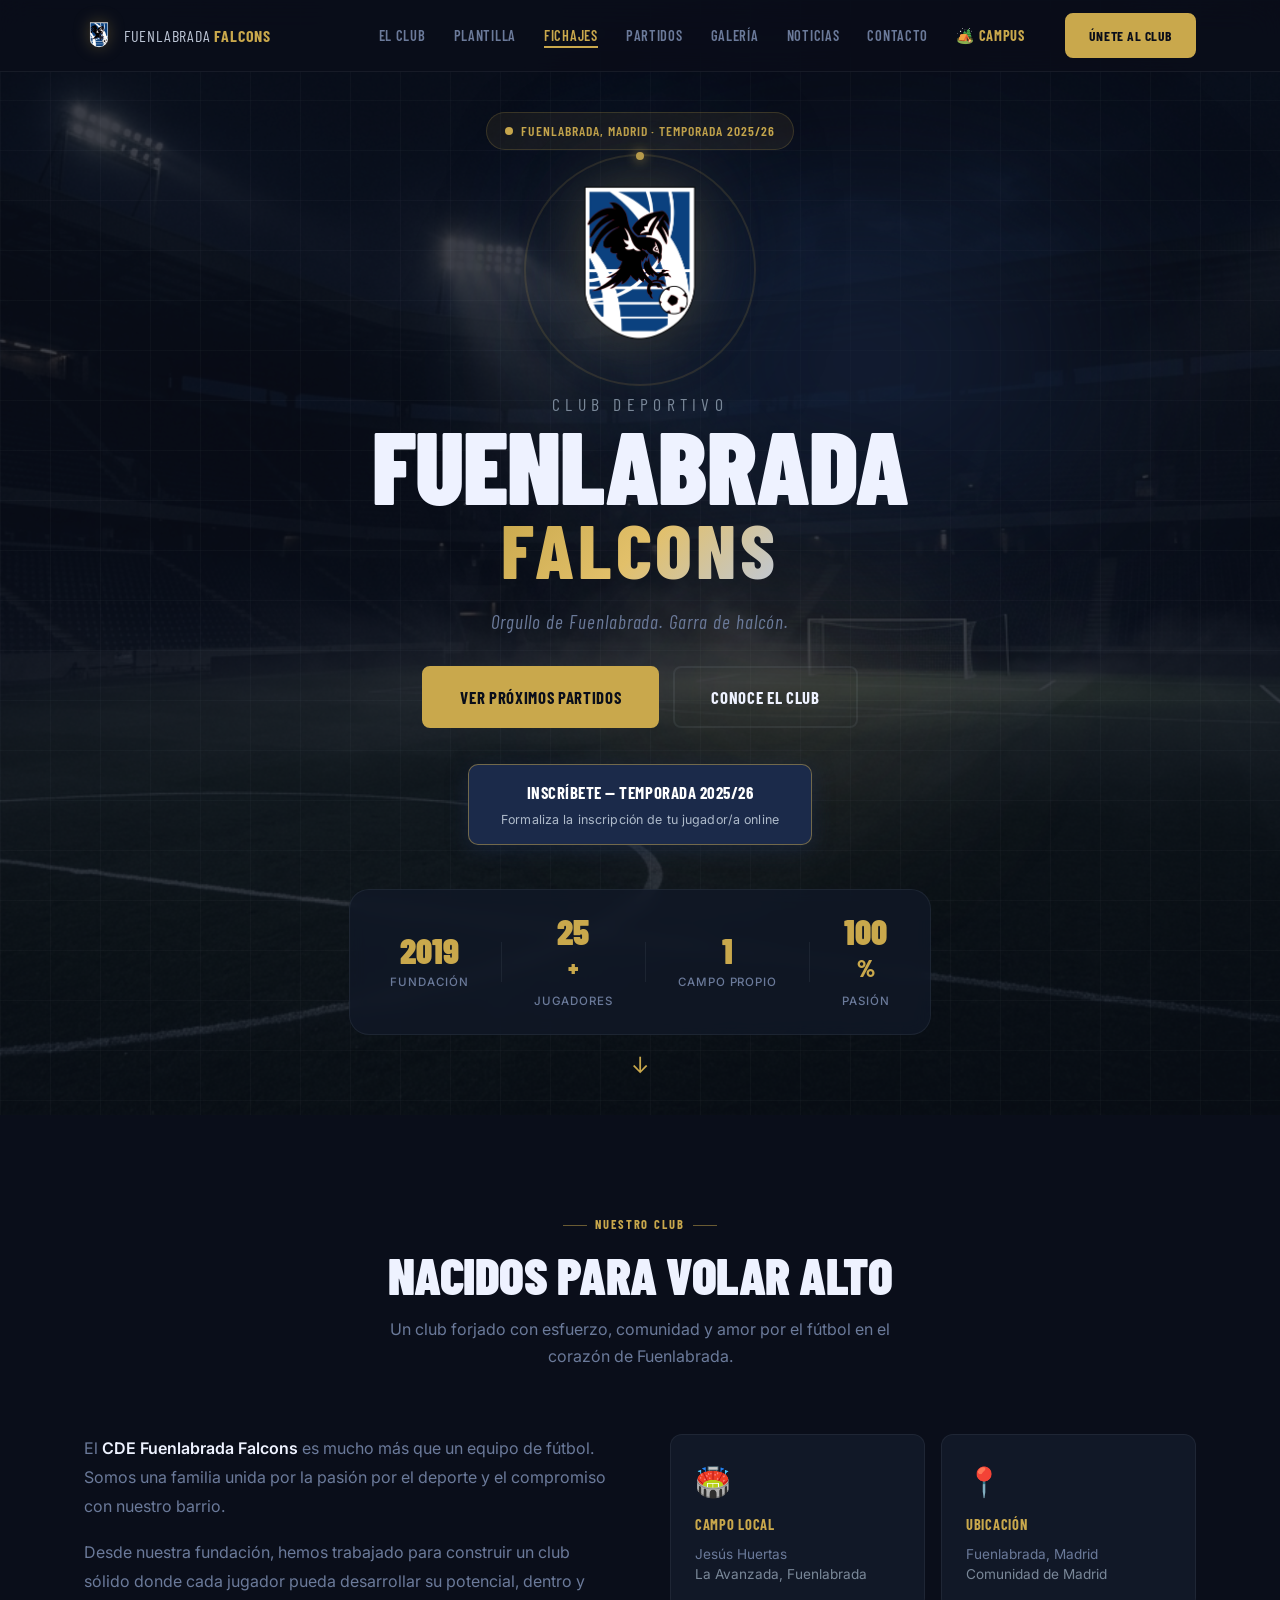
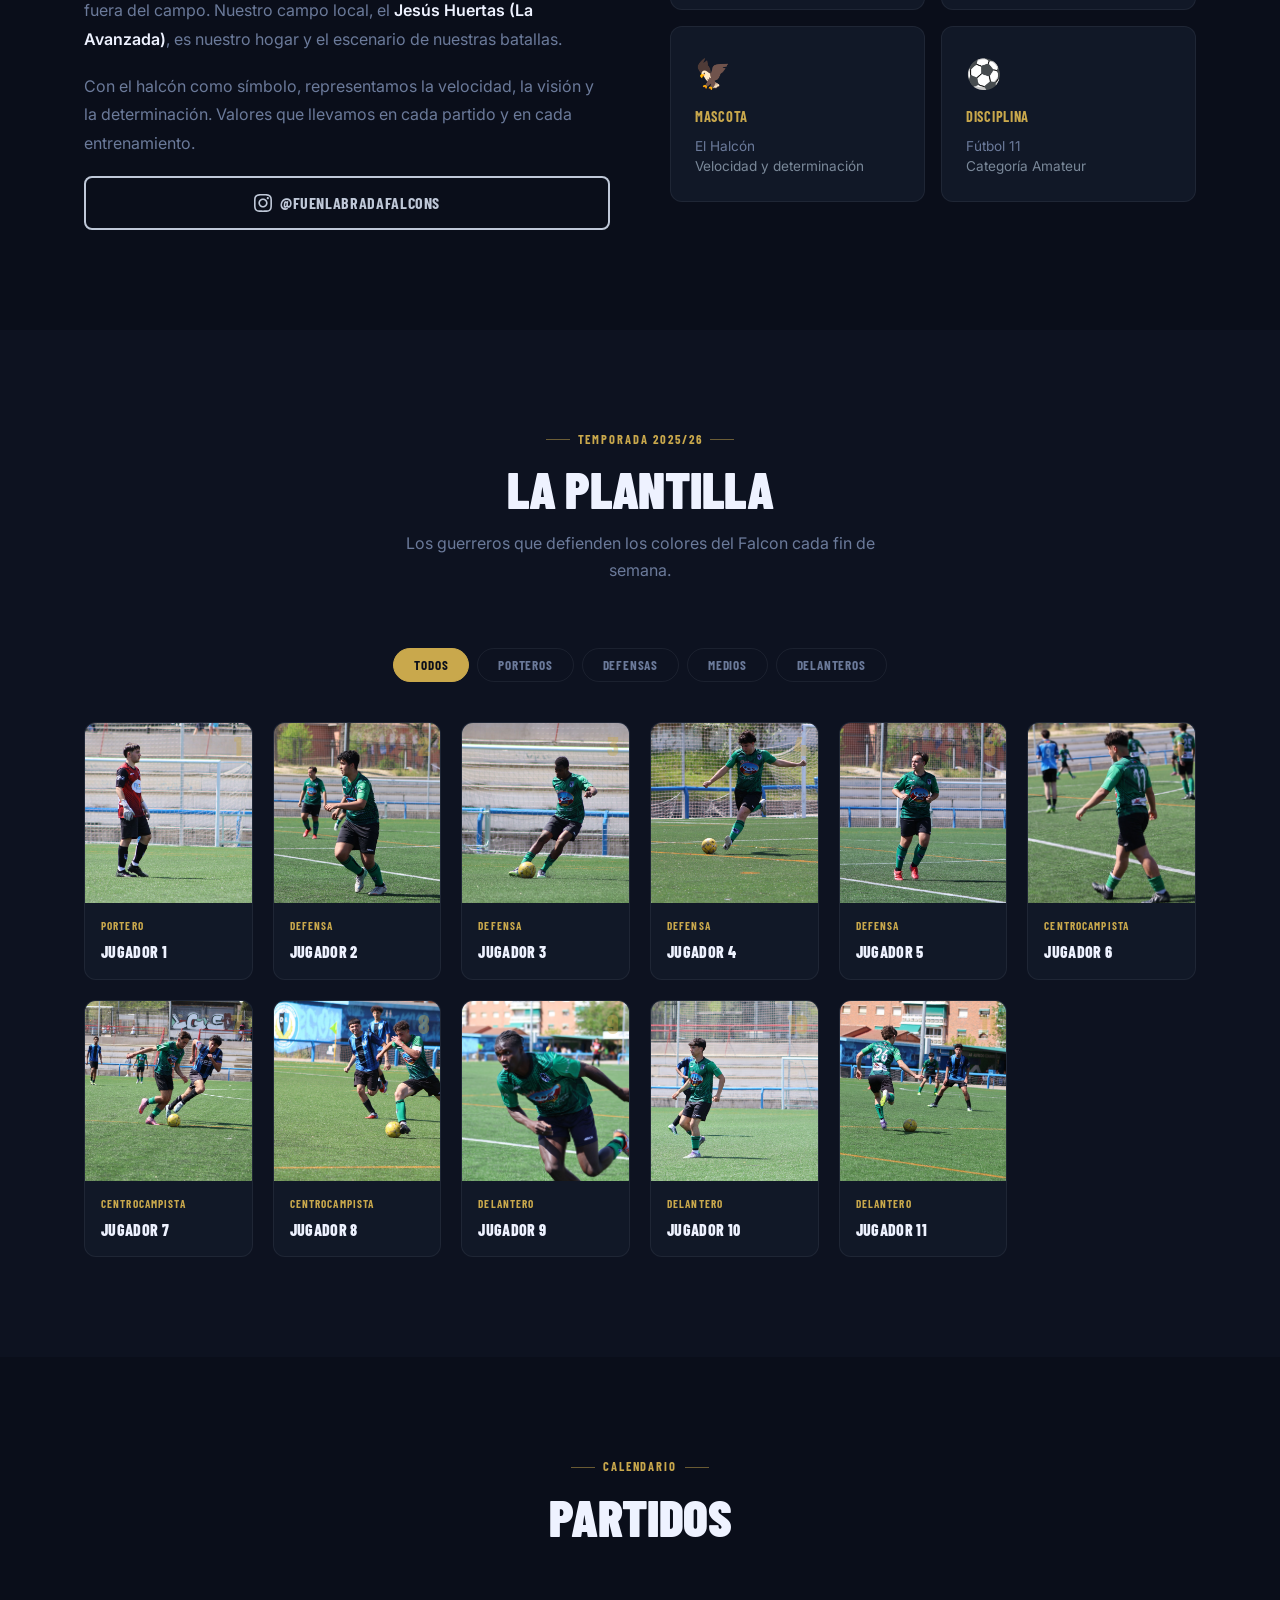
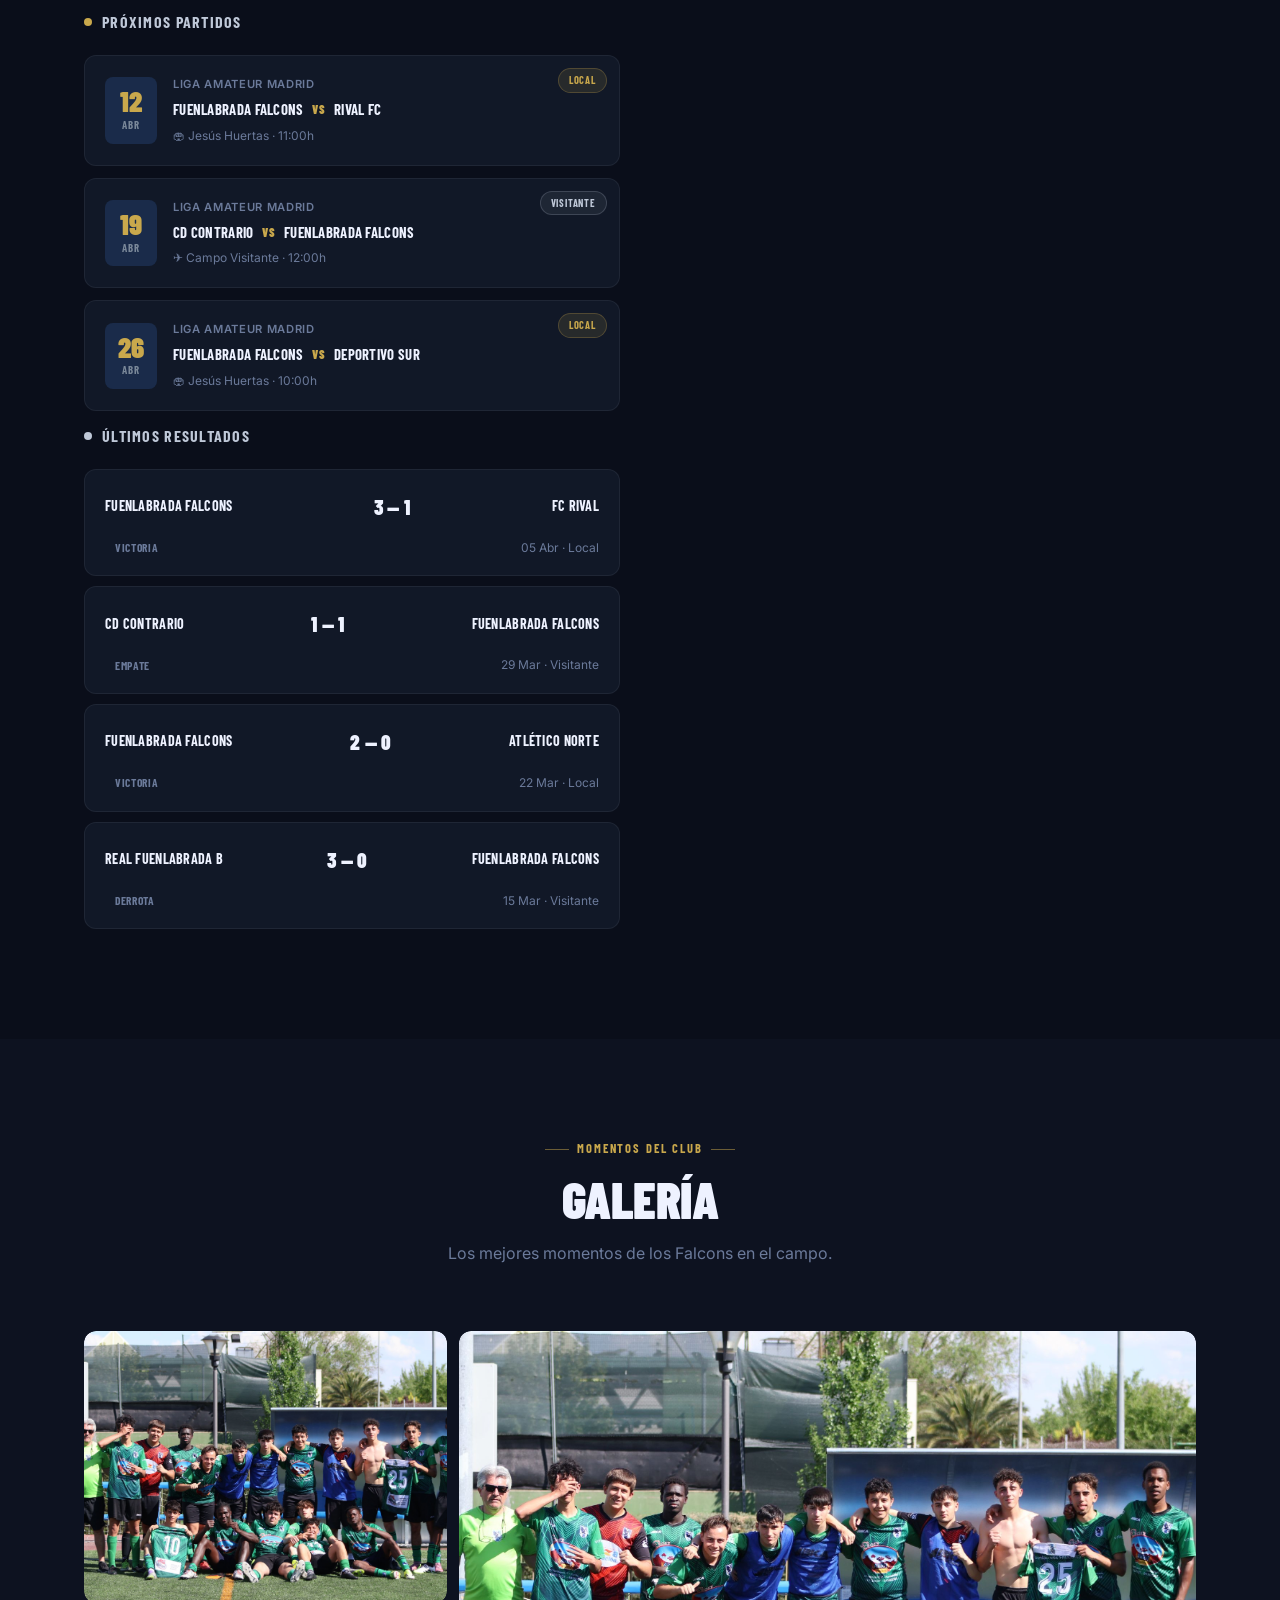
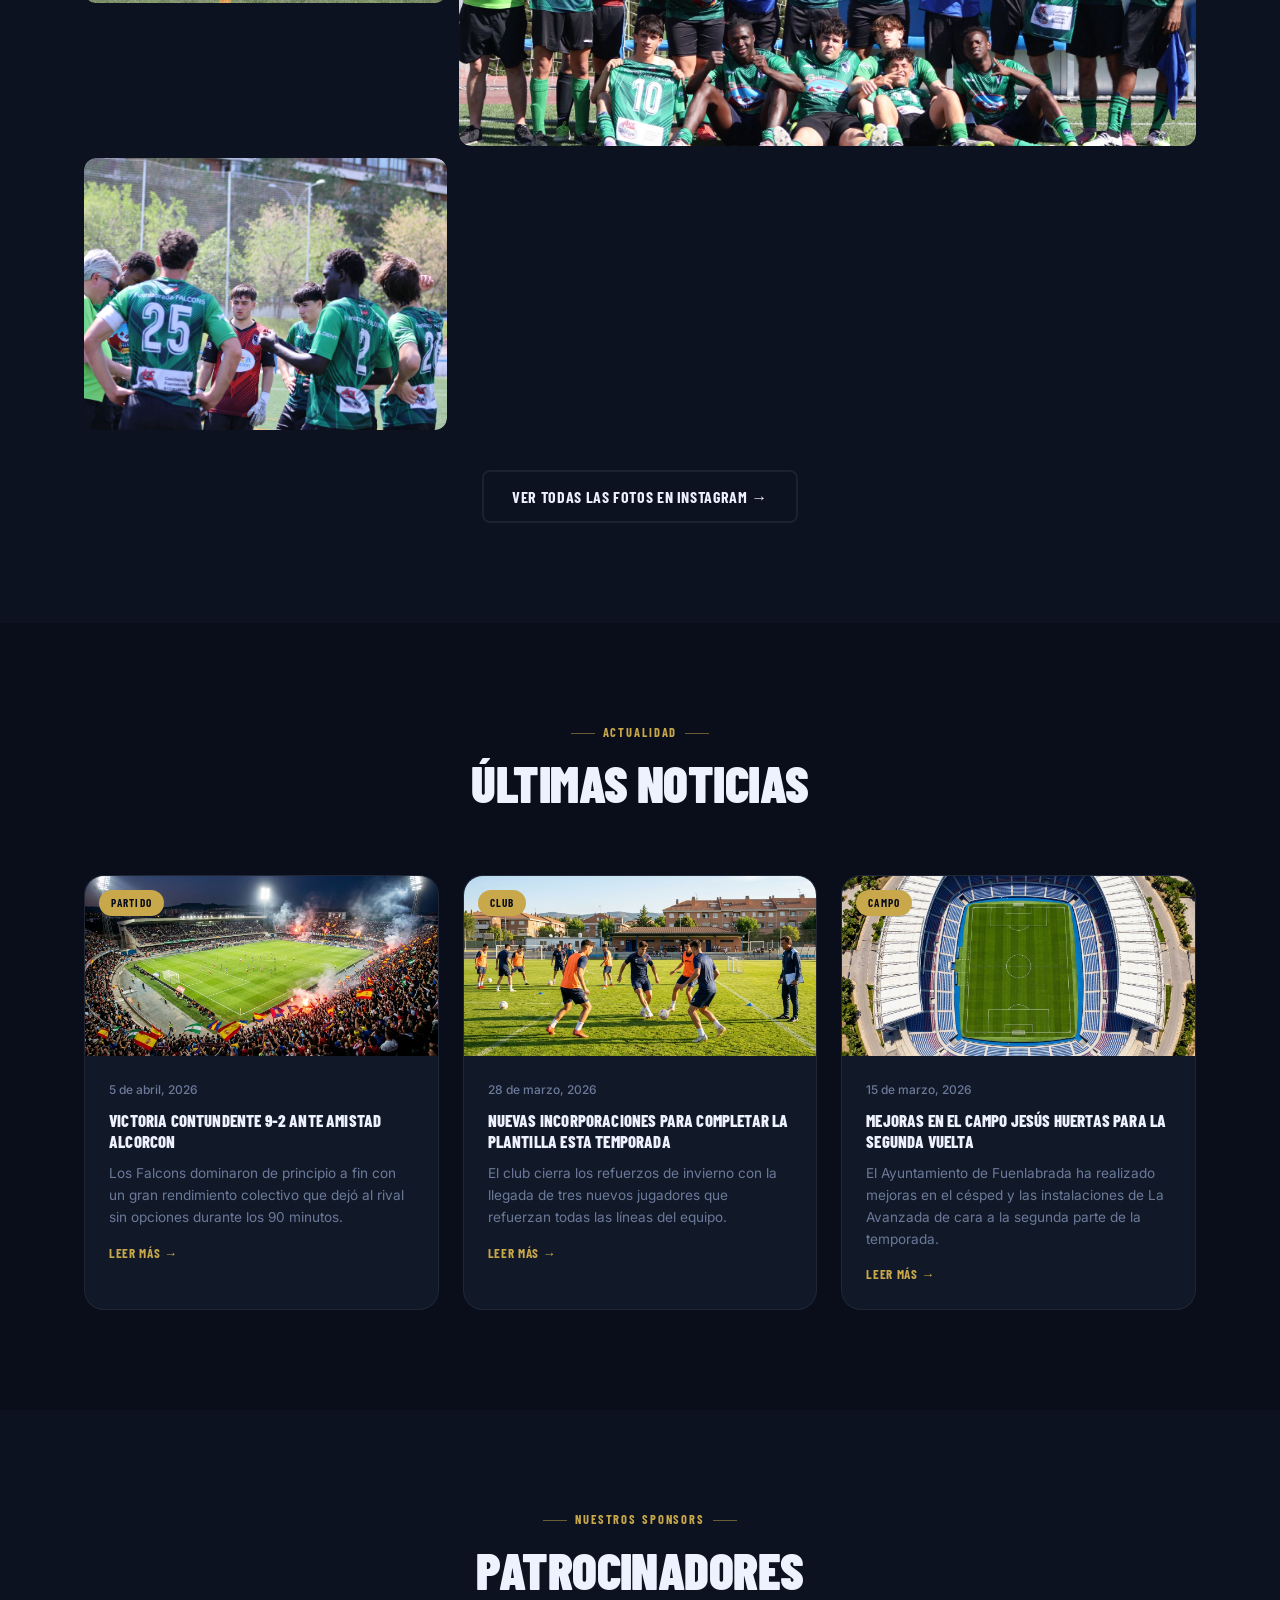
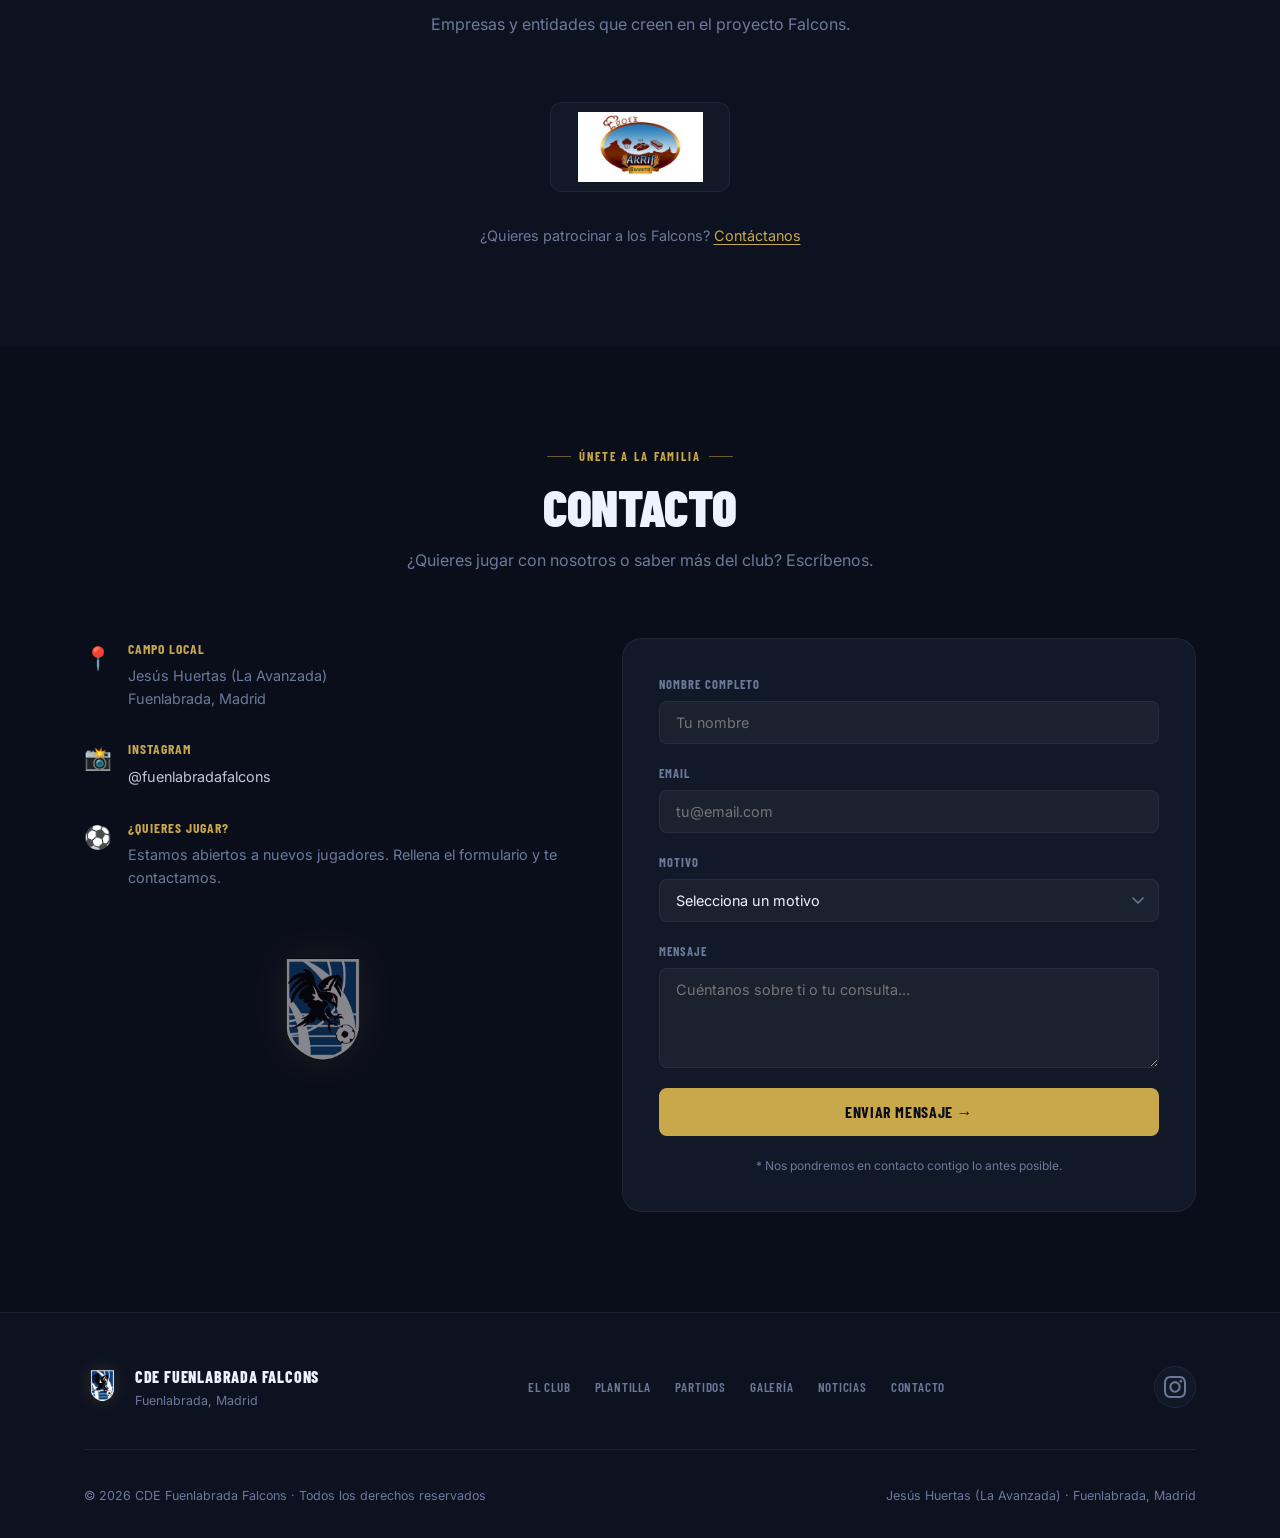
==== commit 18e1c75a: "feat: formulario Campus de Verano con 4 pasos, semanas y firmas - Nuevo campus.html: inscripción en " ====
--- a/index.html
+++ b/index.html
@@ -27,6 +27,7 @@
         <li><a href="#galeria">Galería</a></li>
         <li><a href="#noticias">Noticias</a></li>
         <li><a href="#contacto">Contacto</a></li>
+        <li><a href="campus.html" style="color:#C9A84C;font-weight:700">🏕️ Campus</a></li>
       </ul>
       <a href="#contacto" class="btn btn--gold nav__cta">Únete al club</a>
       <button class="nav__burger" id="burger" aria-label="Abrir menú">
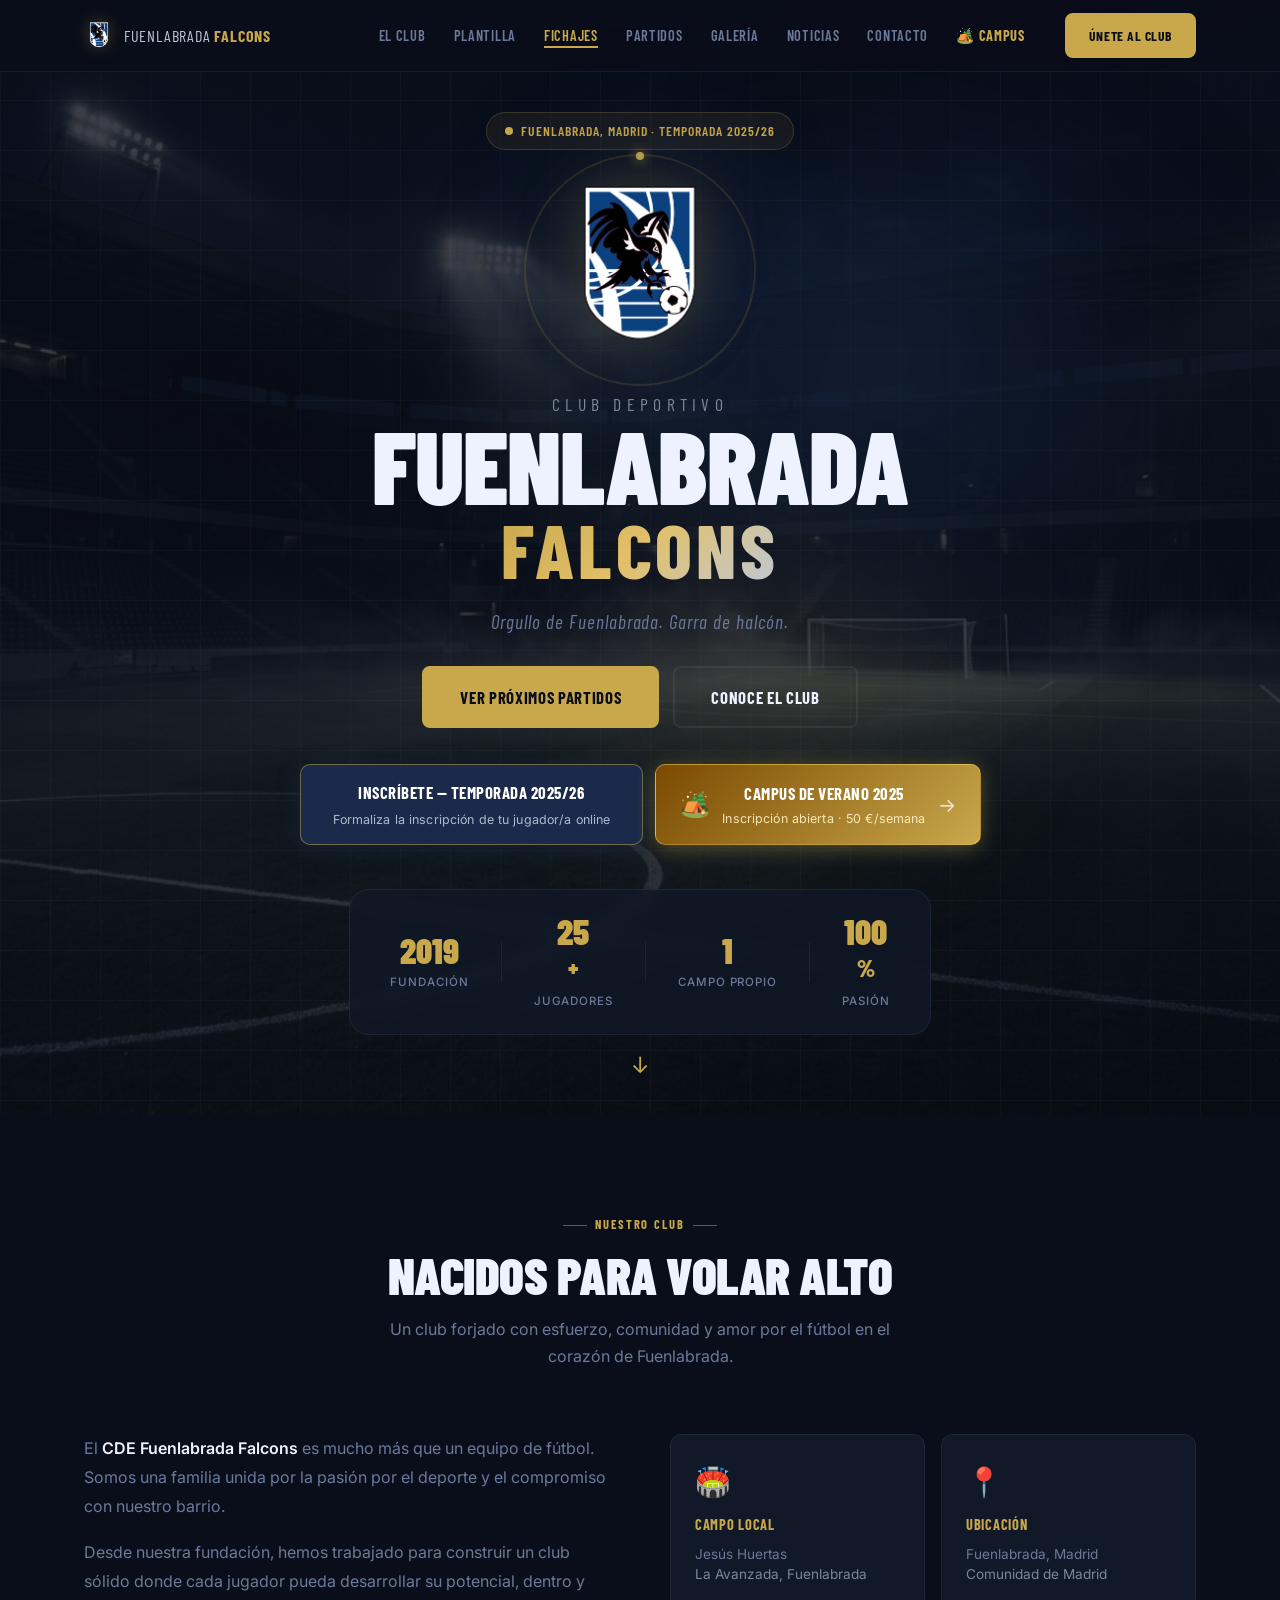
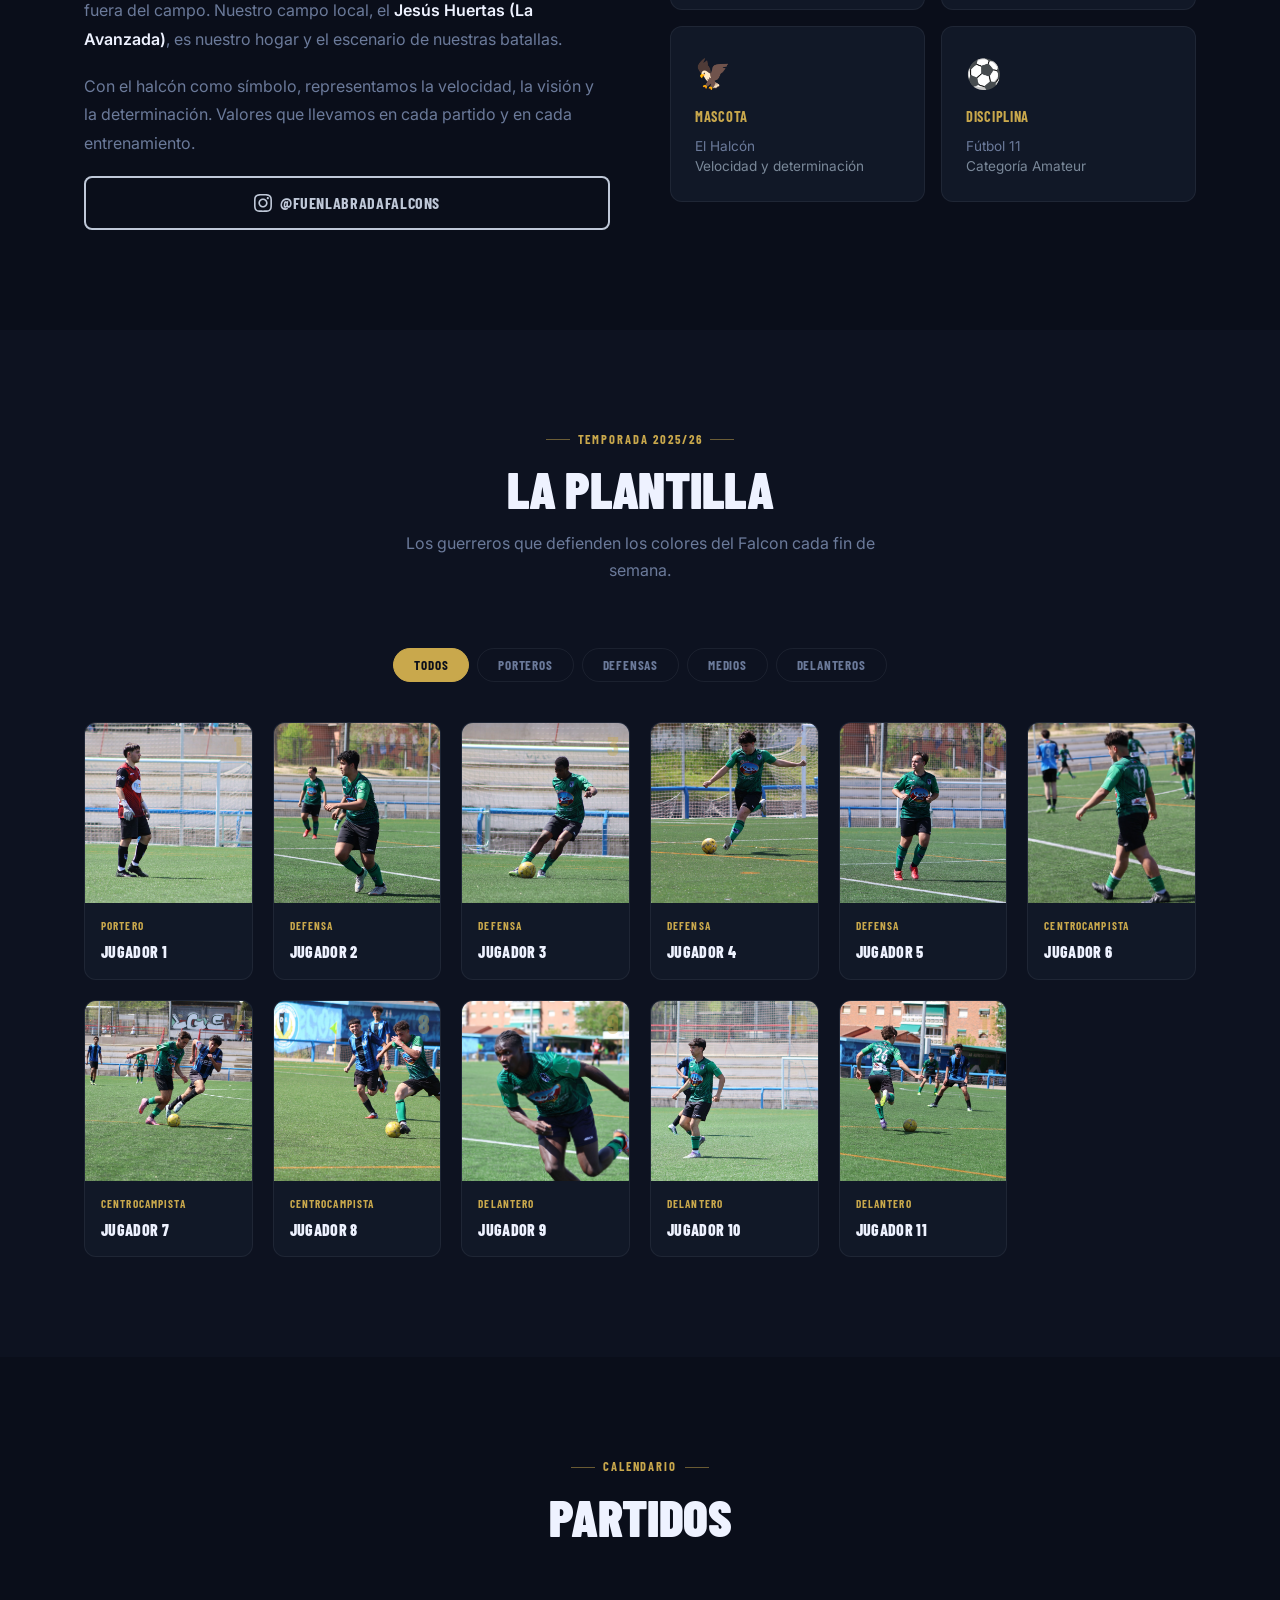
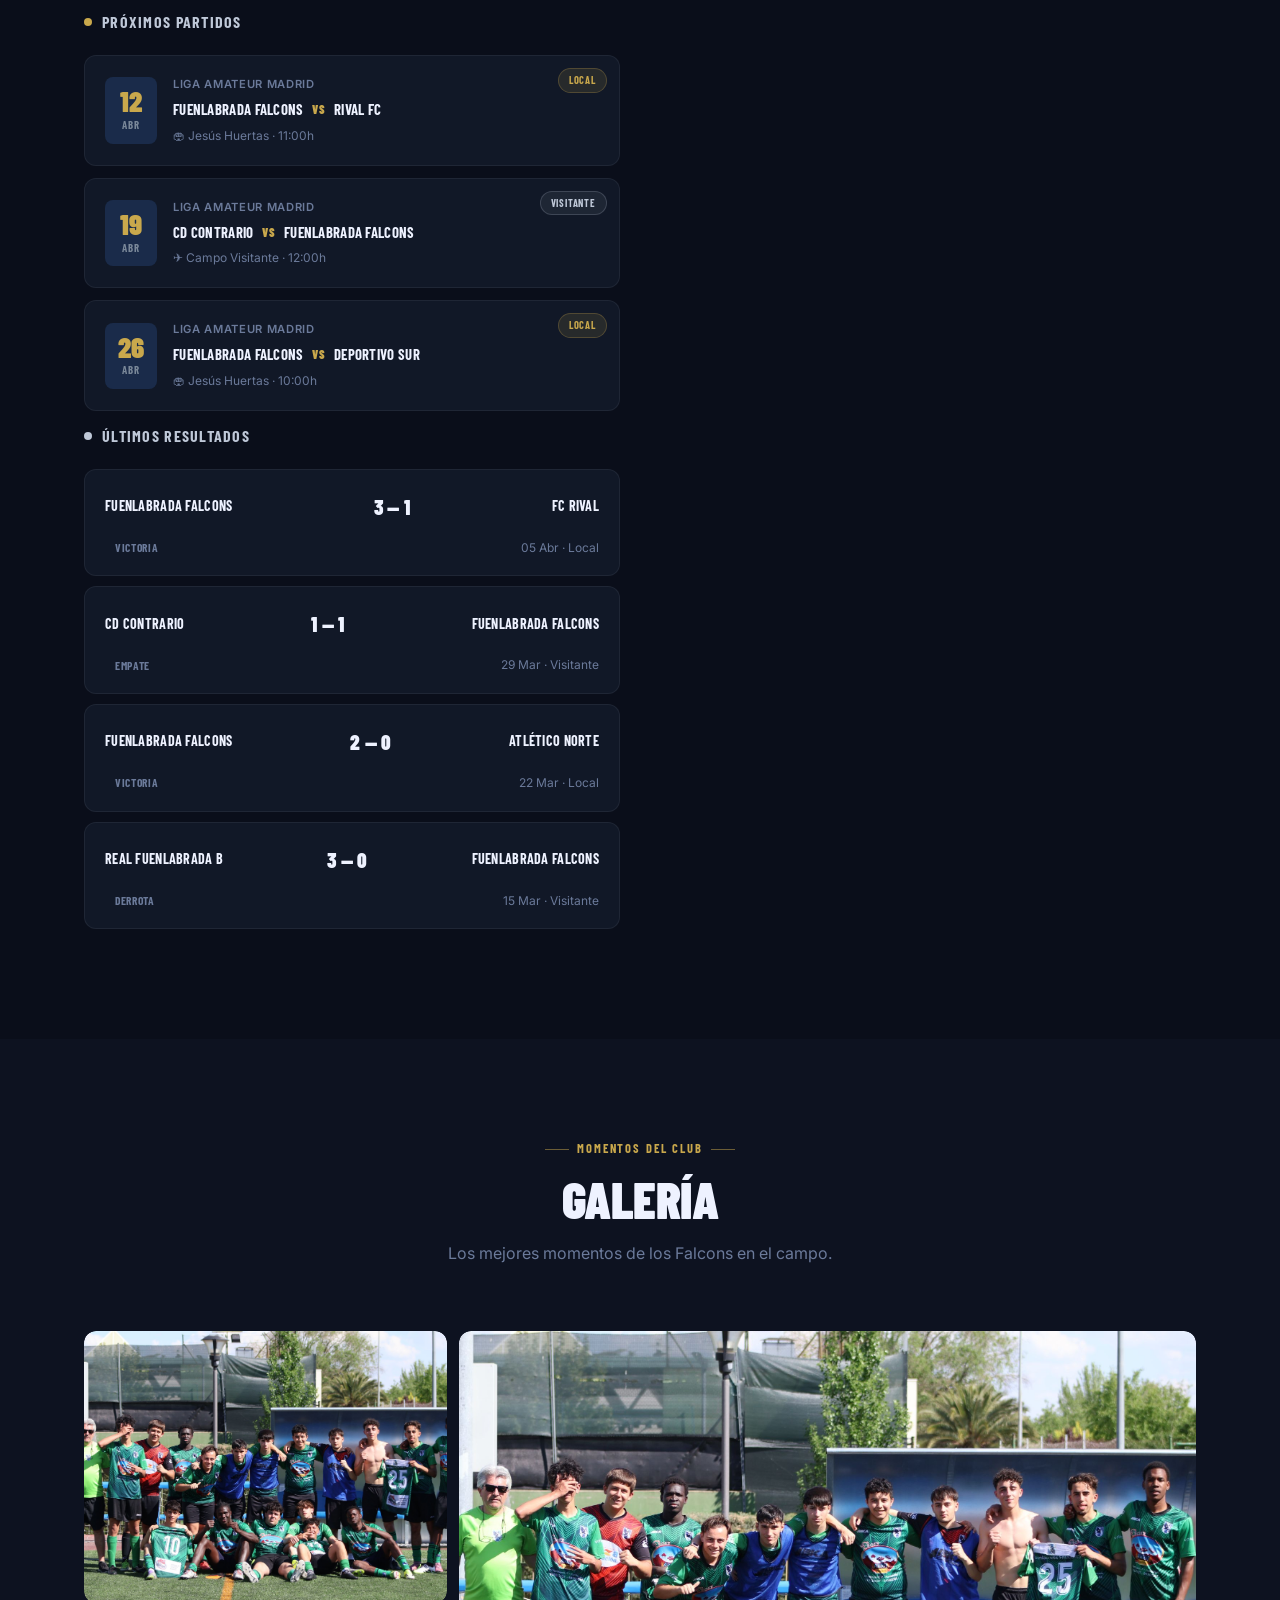
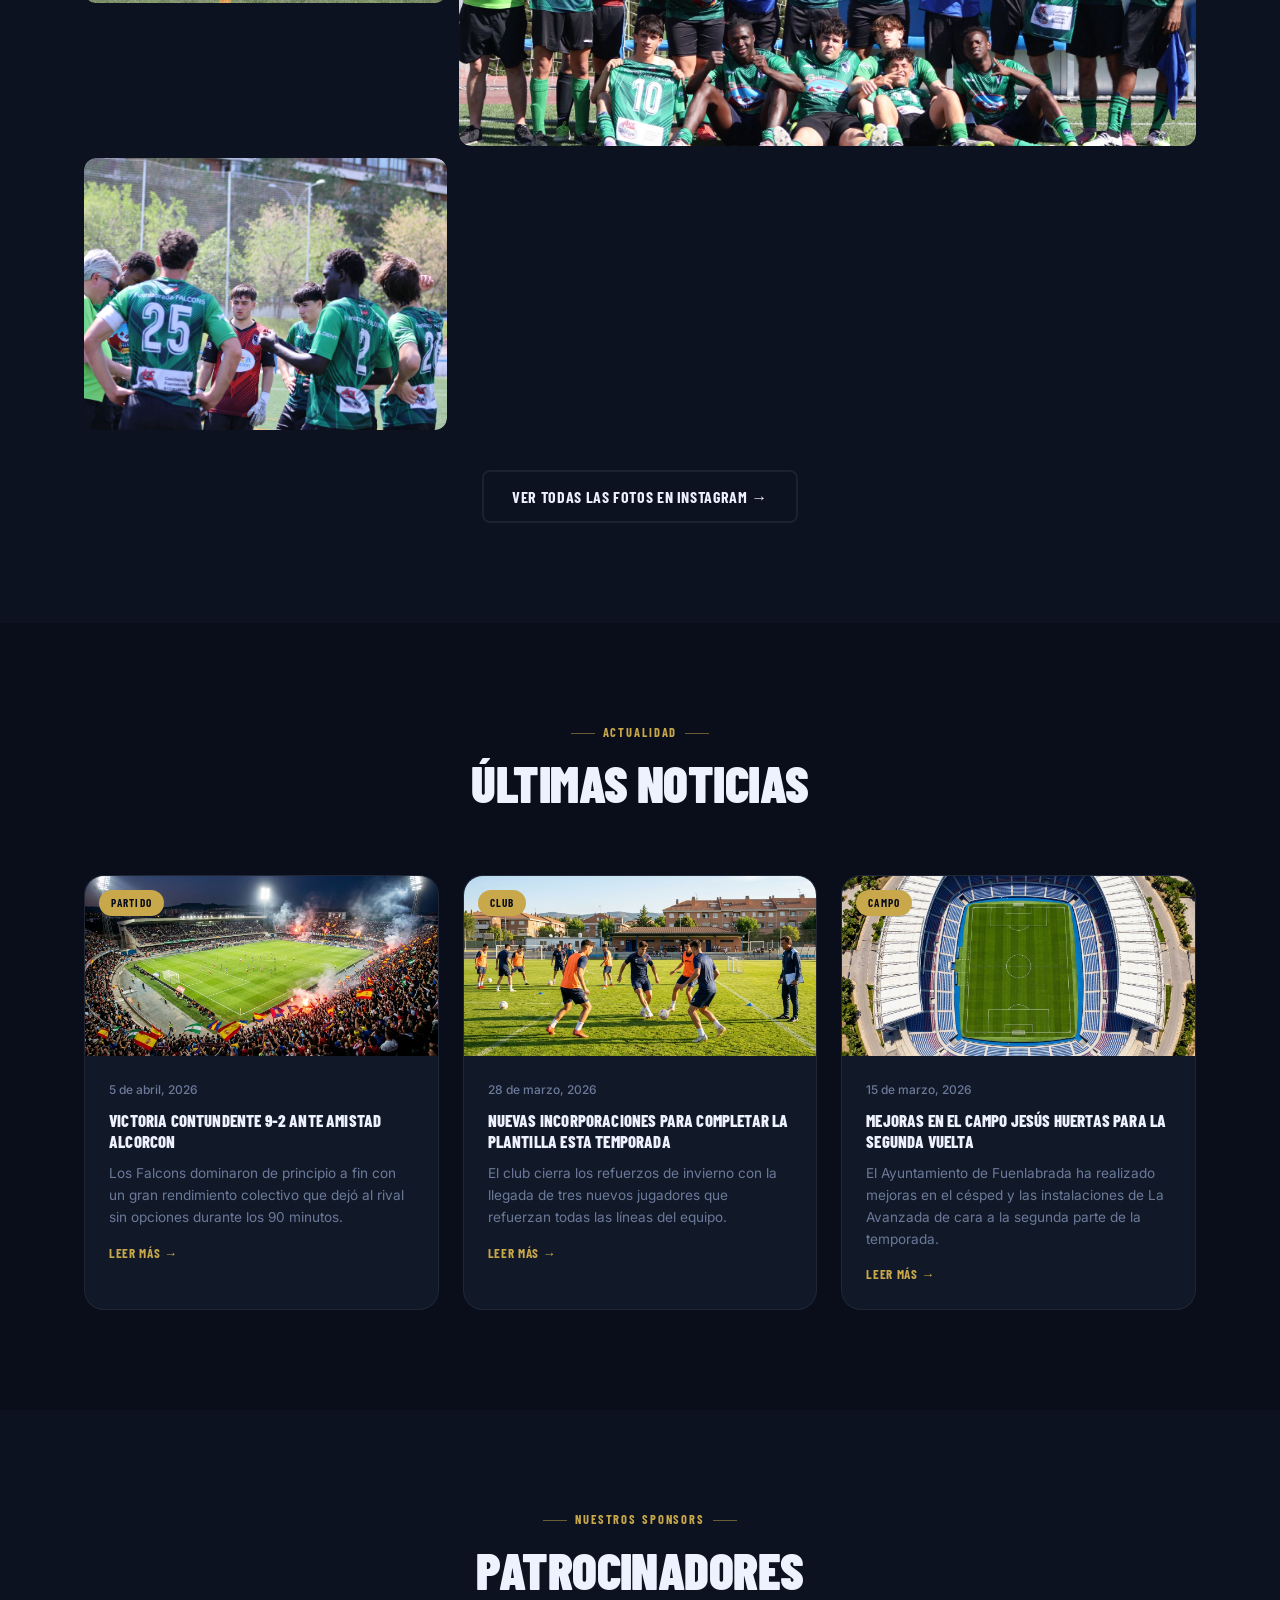
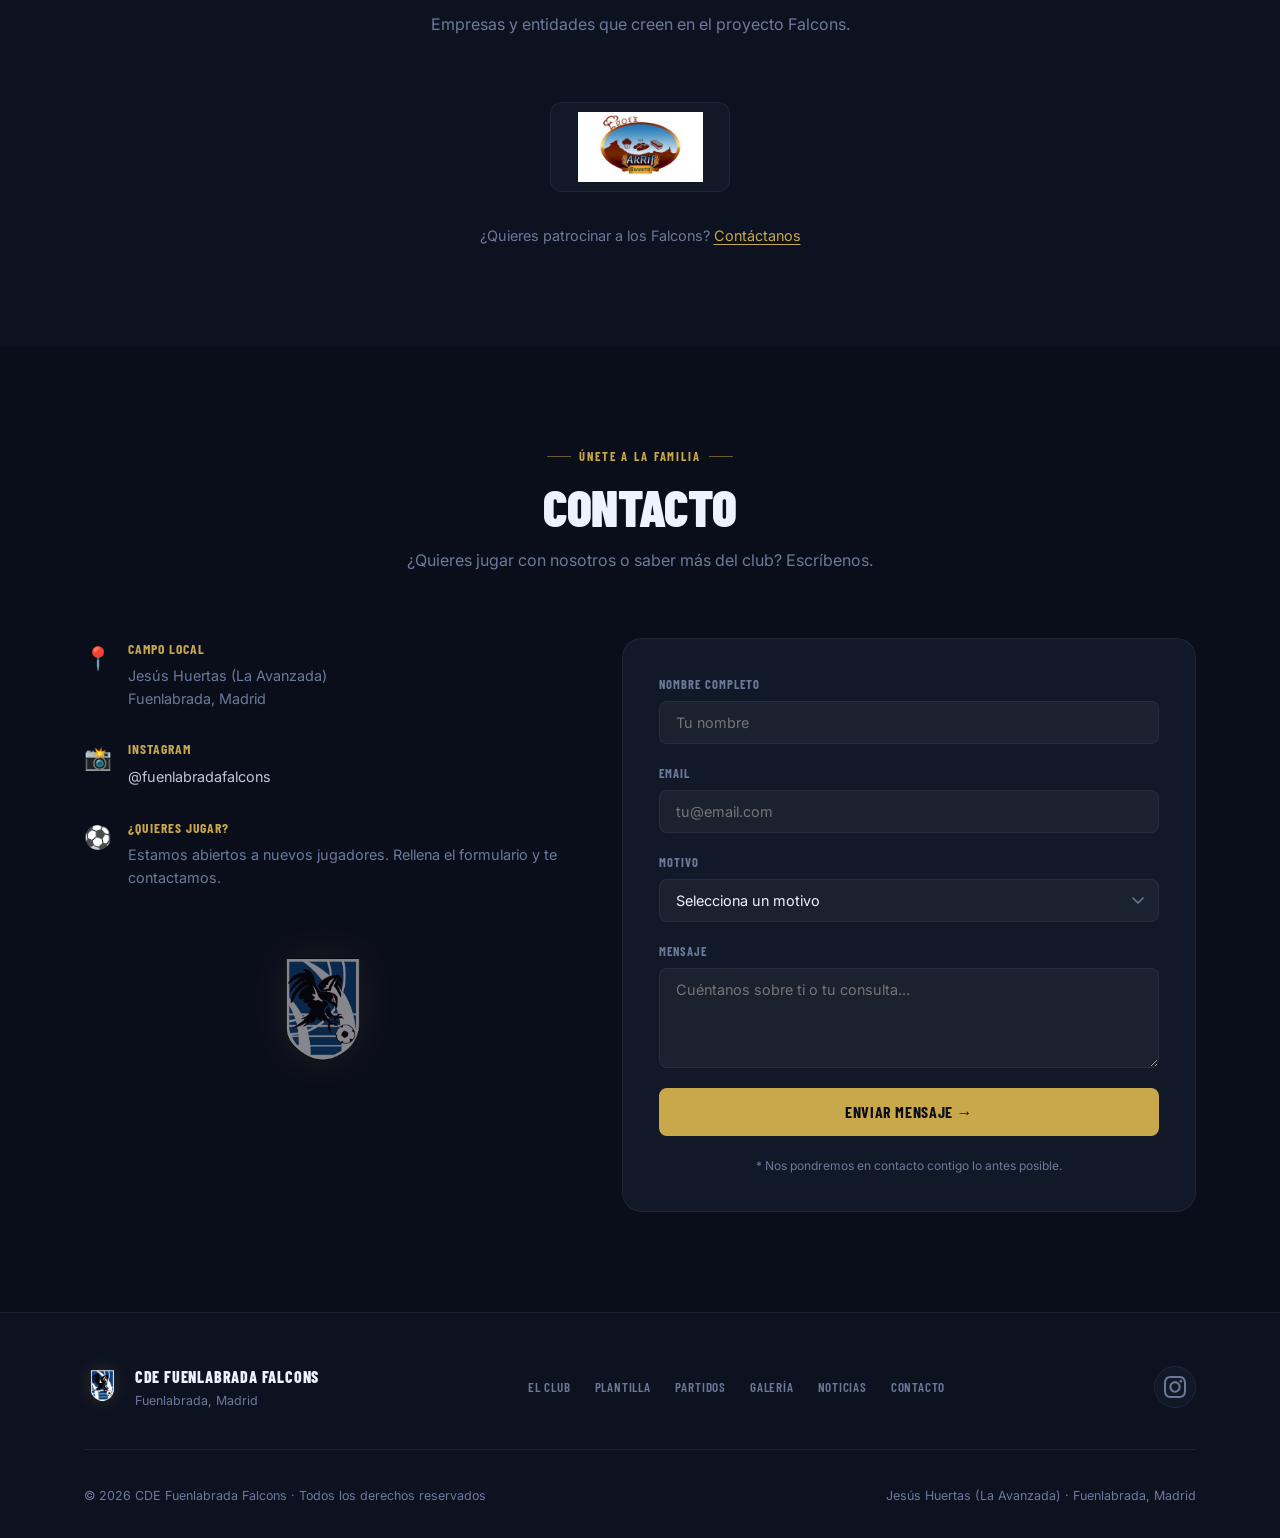
==== commit 1b412bbf: "feat: añade botón Campus de Verano en el hero de la página principal - Nuevo .hero__campus-btn con g" ====
--- a/index.html
+++ b/index.html
@@ -63,10 +63,20 @@
         <a href="#partidos" class="btn btn--gold btn--lg">Ver próximos partidos</a>
         <a href="#club" class="btn btn--outline btn--lg">Conoce el club</a>
       </div>
-      <a href="/inscripcion.html" class="hero__inscripcion reveal">
-        <span class="hero__inscripcion-title">Inscríbete — Temporada 2025/26</span>
-        <span class="hero__inscripcion-sub">Formaliza la inscripción de tu jugador/a online</span>
-      </a>
+      <div class="hero__ctas-row reveal">
+        <a href="/inscripcion.html" class="hero__inscripcion">
+          <span class="hero__inscripcion-title">Inscríbete — Temporada 2025/26</span>
+          <span class="hero__inscripcion-sub">Formaliza la inscripción de tu jugador/a online</span>
+        </a>
+        <a href="campus.html" class="hero__campus-btn">
+          <span class="hero__campus-icon">🏕️</span>
+          <span class="hero__campus-text">
+            <span class="hero__campus-title">Campus de Verano 2025</span>
+            <span class="hero__campus-sub">Inscripción abierta · 50 €/semana</span>
+          </span>
+          <span class="hero__campus-arrow">→</span>
+        </a>
+      </div>
       <div class="hero__stats reveal">
         <div class="stat">
           <span class="stat__num" data-target="2019">0</span>
--- a/styles.css
+++ b/styles.css
@@ -404,6 +404,13 @@
   justify-content: center;
   margin-top: 8px;
 }
+.hero__ctas-row {
+  display: flex;
+  flex-wrap: wrap;
+  gap: 12px;
+  justify-content: center;
+  margin-top: 16px;
+}
 .hero__inscripcion {
   display: inline-flex;
   flex-direction: column;
@@ -414,7 +421,7 @@
   text-decoration: none;
   padding: 14px 32px;
   border-radius: 10px;
-  margin-top: 16px;
+  margin-top: 0;
   border: 1px solid rgba(201,168,76,0.5);
   transition: background 0.25s, transform 0.25s, box-shadow 0.25s;
   box-shadow: 0 4px 20px rgba(27,42,74,0.6), 0 0 0 0 rgba(201,168,76,0);
@@ -448,6 +455,59 @@
   color: rgba(200,212,224,0.85);
   letter-spacing: 0.01em;
 }
+
+/* Campus de Verano CTA button */
+.hero__campus-btn {
+  display: inline-flex;
+  align-items: center;
+  gap: 12px;
+  background: linear-gradient(135deg, #7B4A00 0%, #C9A84C 100%);
+  color: #fff;
+  text-decoration: none;
+  padding: 14px 24px;
+  border-radius: 10px;
+  border: 1px solid rgba(255,220,100,0.4);
+  transition: transform 0.25s, box-shadow 0.25s, filter 0.25s;
+  box-shadow: 0 4px 20px rgba(201,168,76,0.35);
+  position: relative;
+  overflow: hidden;
+}
+.hero__campus-btn::after {
+  content: '';
+  position: absolute;
+  top: 0; left: -100%;
+  width: 60%;
+  height: 100%;
+  background: linear-gradient(90deg, transparent, rgba(255,255,255,0.2), transparent);
+  transition: left 0.5s ease;
+}
+.hero__campus-btn:hover::after { left: 150%; }
+.hero__campus-btn:hover {
+  transform: translateY(-2px);
+  box-shadow: 0 8px 28px rgba(201,168,76,0.5);
+  filter: brightness(1.08);
+}
+.hero__campus-icon { font-size: 1.5rem; line-height: 1; }
+.hero__campus-text { display: flex; flex-direction: column; gap: 2px; }
+.hero__campus-title {
+  font-family: 'Barlow Condensed', sans-serif;
+  font-size: 1.05rem;
+  font-weight: 700;
+  letter-spacing: 0.03em;
+  text-transform: uppercase;
+}
+.hero__campus-sub {
+  font-size: 0.78rem;
+  color: rgba(255,245,200,0.9);
+  letter-spacing: 0.01em;
+}
+.hero__campus-arrow {
+  font-size: 1.2rem;
+  opacity: 0.8;
+  transition: transform 0.2s;
+}
+.hero__campus-btn:hover .hero__campus-arrow { transform: translateX(4px); }
+
 .hero__stats {
   display: flex;
   align-items: center;
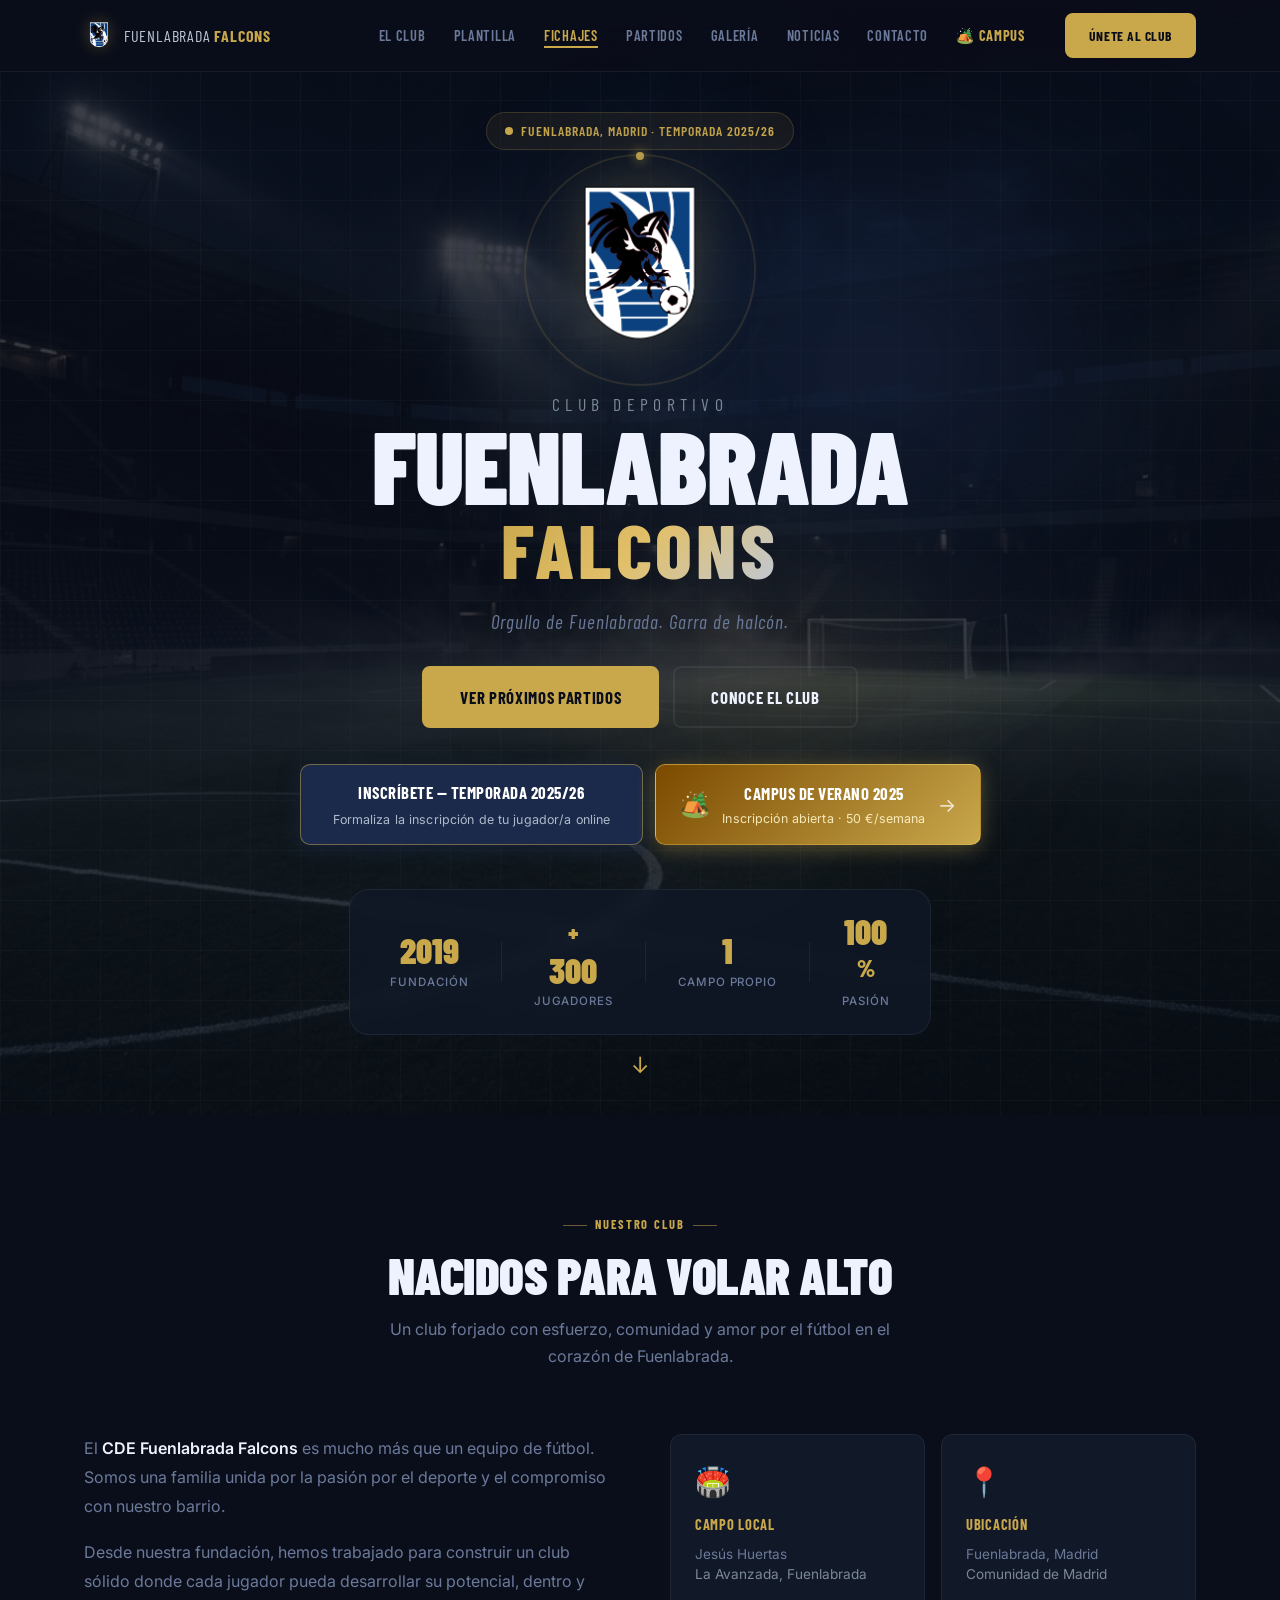
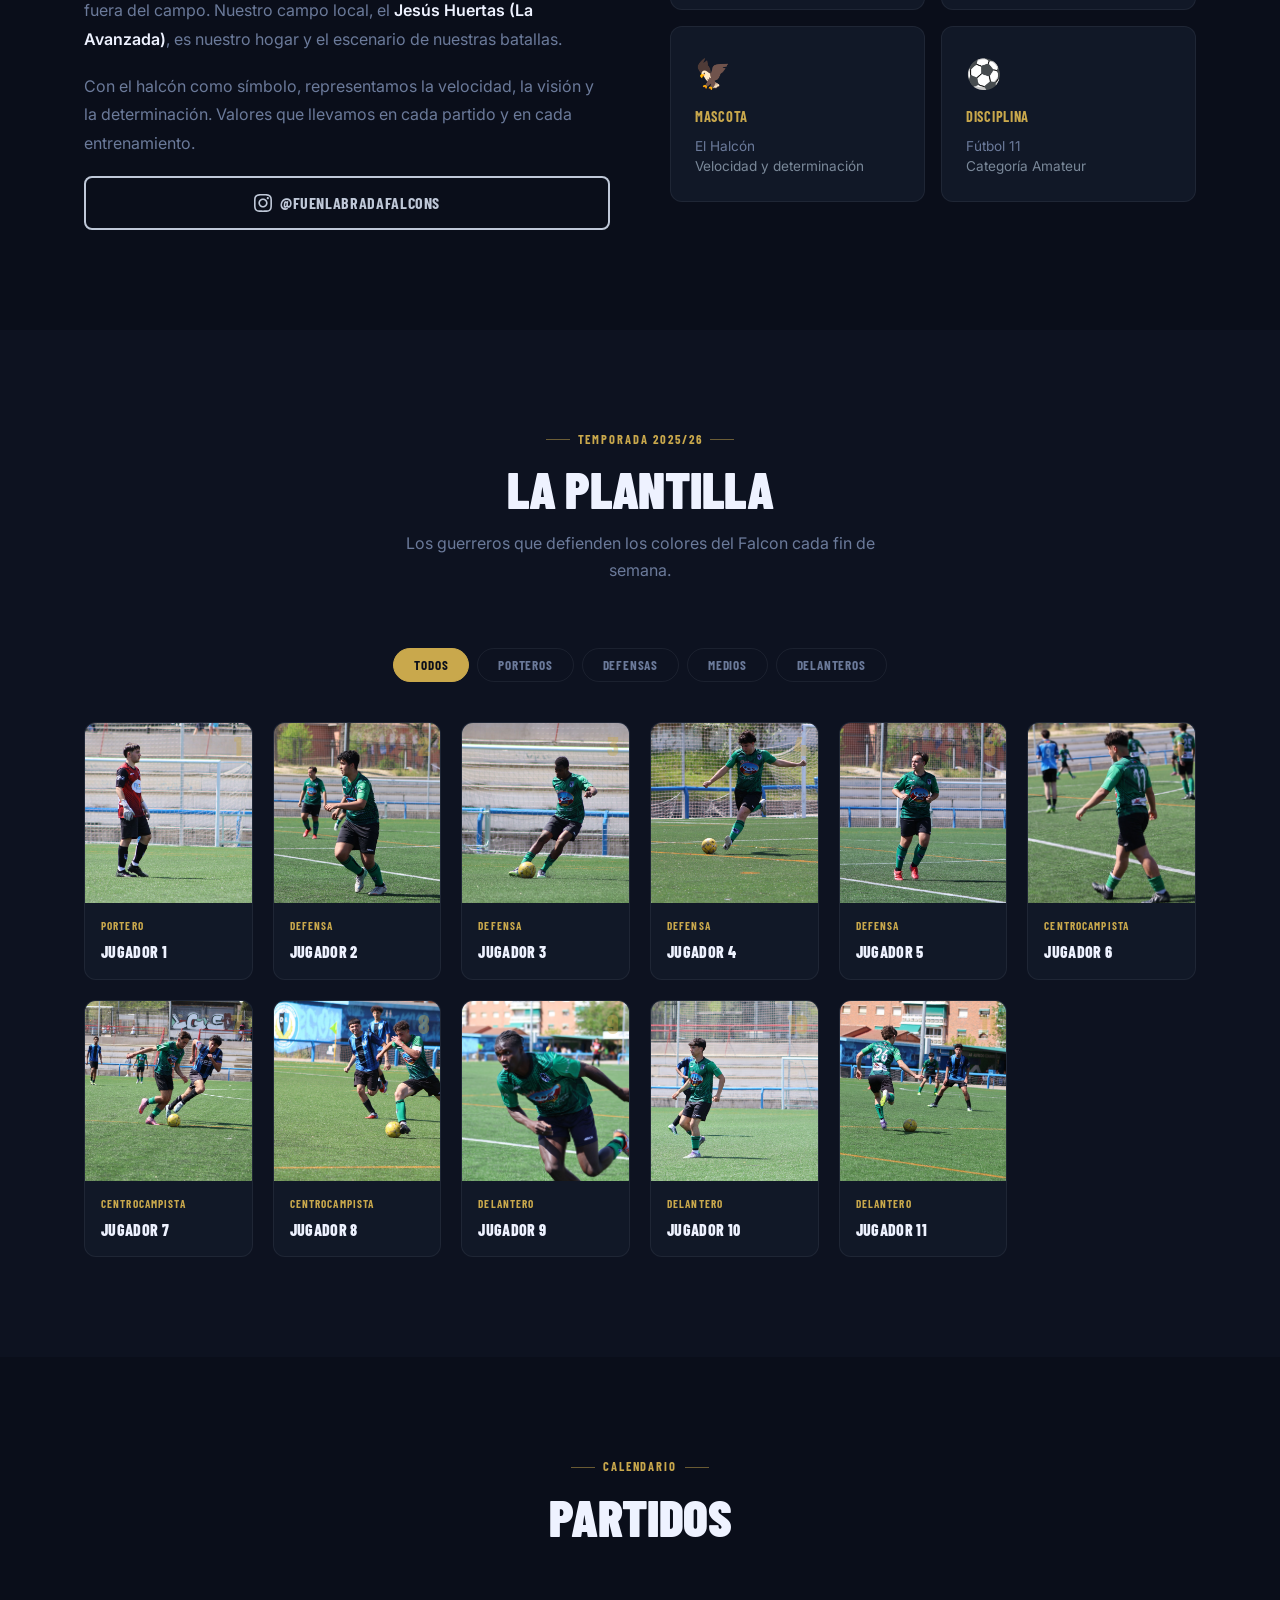
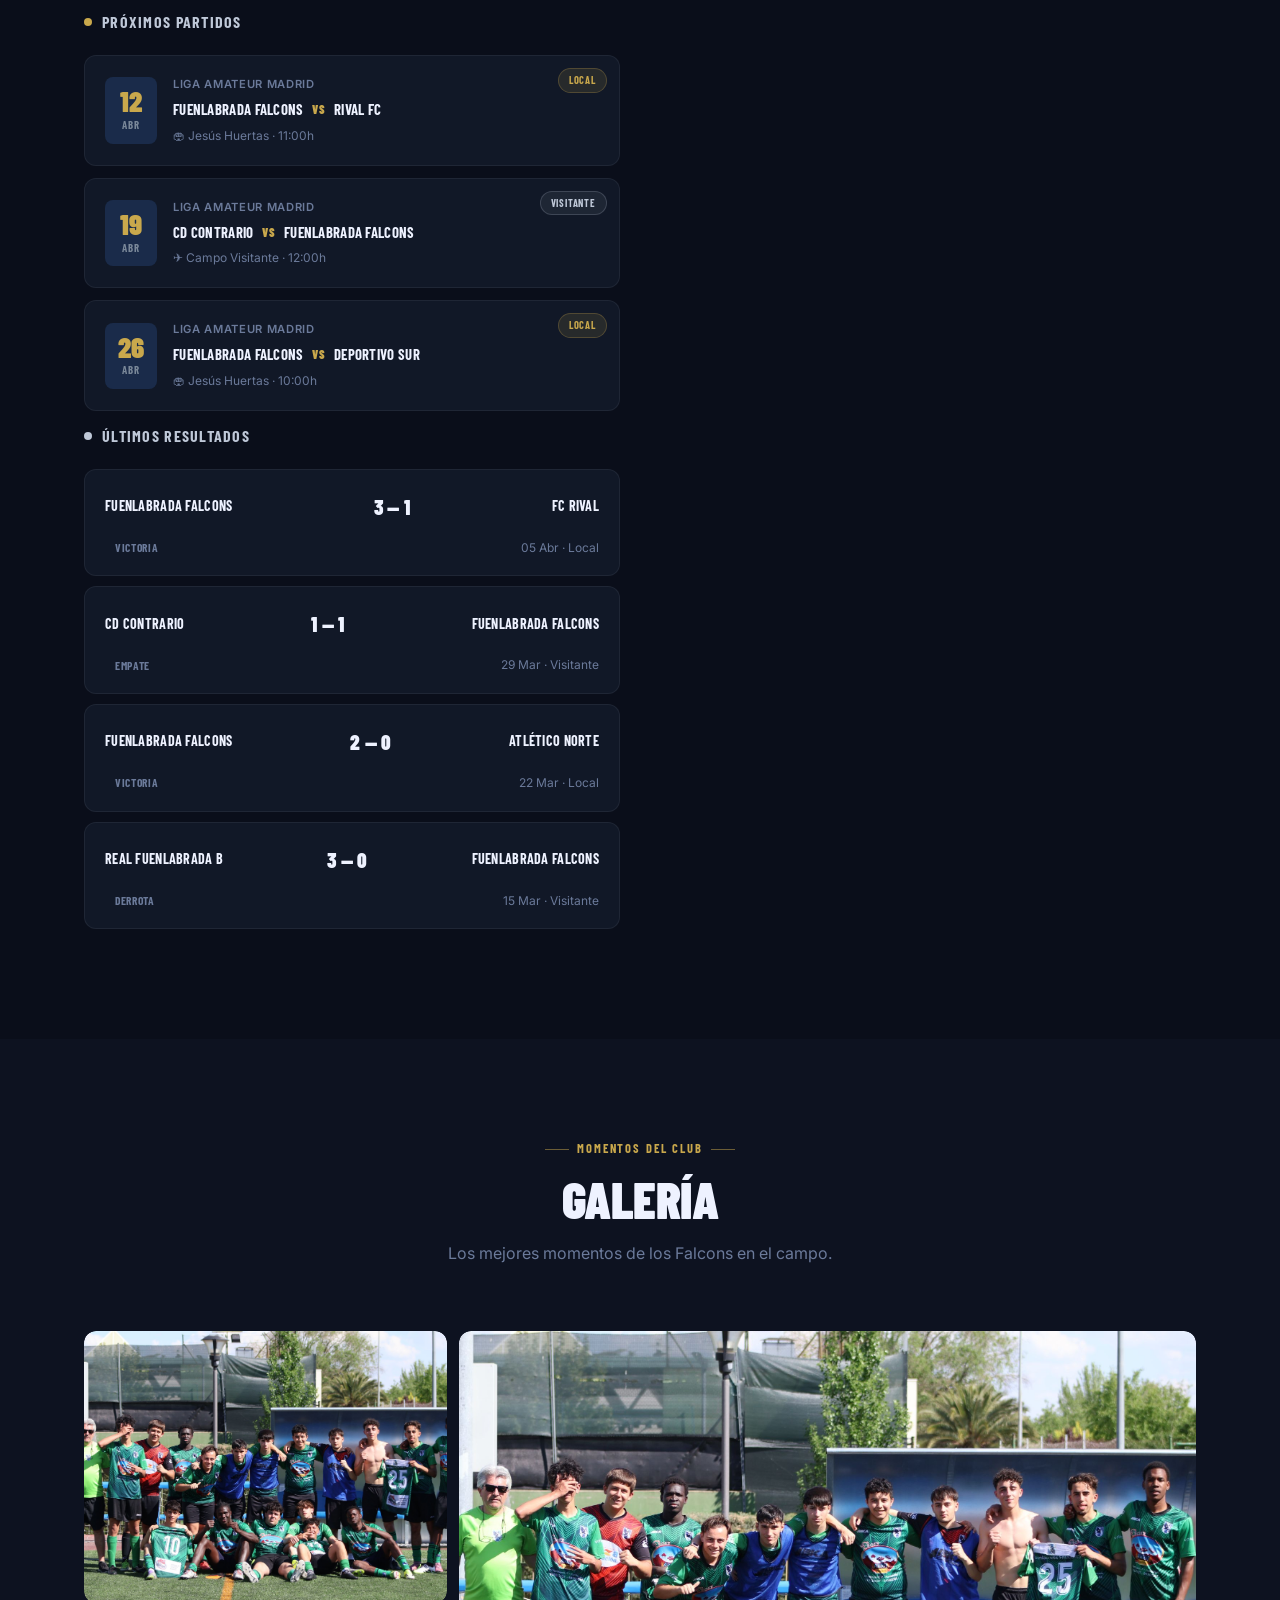
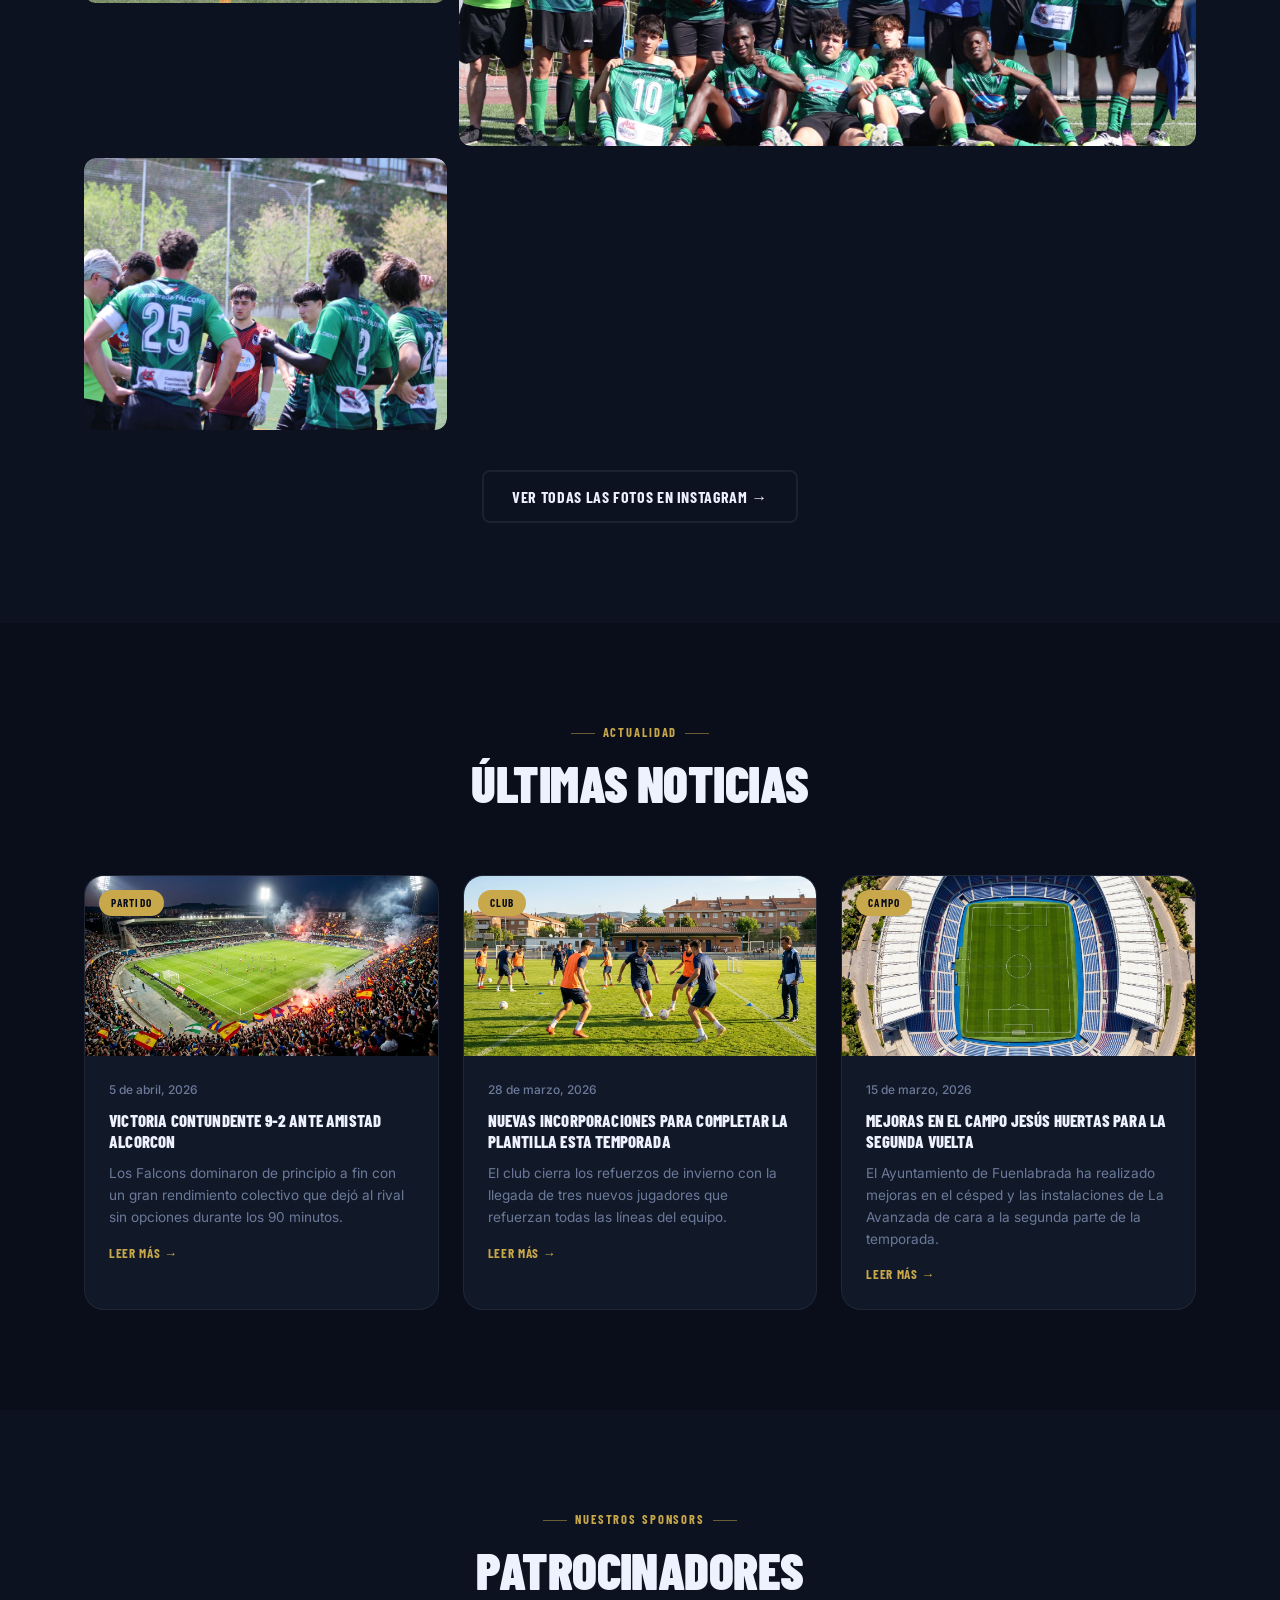
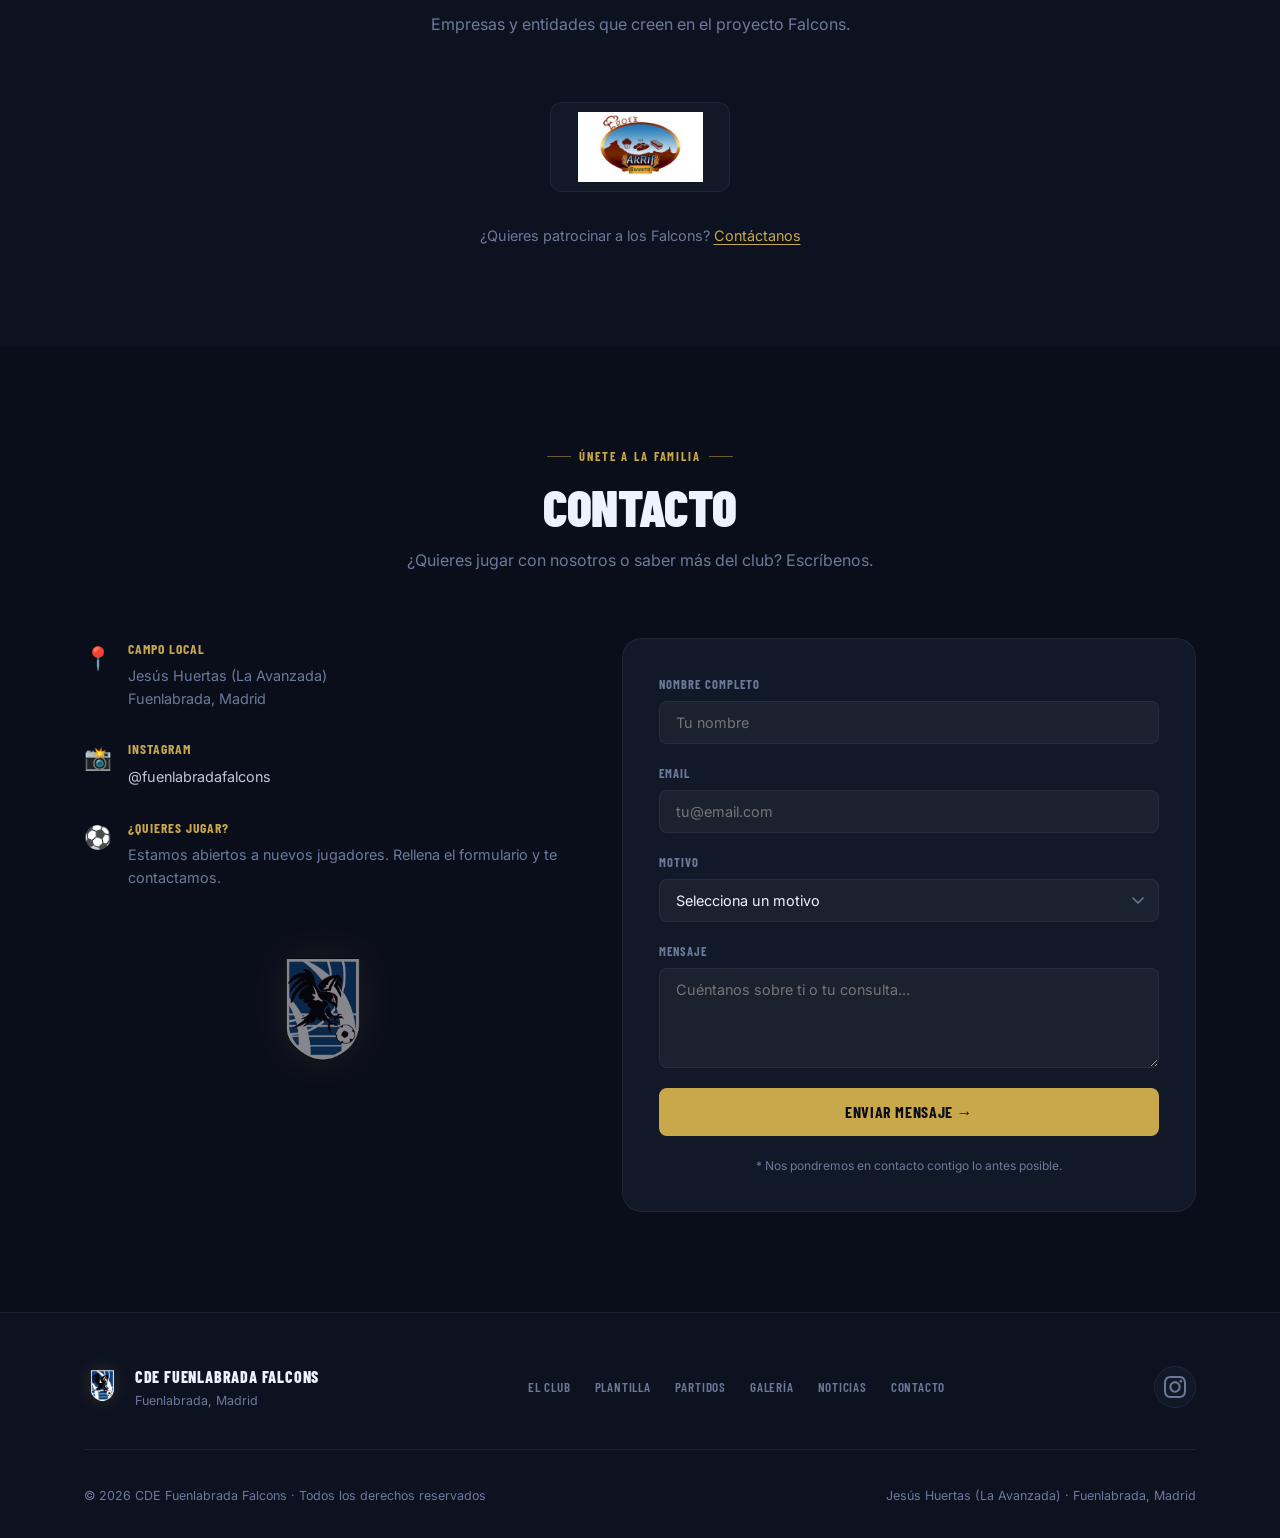
==== commit 339033ca: "fix: stat jugadores cambia 25+ por +300 con prefijo a la izquierda Co-Authored-By: Claude Sonnet 4.6" ====
--- a/index.html
+++ b/index.html
@@ -84,7 +84,7 @@
         </div>
         <div class="stat__sep"></div>
         <div class="stat">
-          <span class="stat__num" data-target="25">0</span><span class="stat__suf">+</span>
+          <span class="stat__pre">+</span><span class="stat__num" data-target="300">0</span>
           <span class="stat__lbl">Jugadores</span>
         </div>
         <div class="stat__sep"></div>
--- a/styles.css
+++ b/styles.css
@@ -530,7 +530,7 @@
   line-height: 1;
   color: var(--gold);
 }
-.stat__suf {
+.stat__suf, .stat__pre {
   font-family: var(--font-head);
   font-size: 1.5rem;
   font-weight: 900;
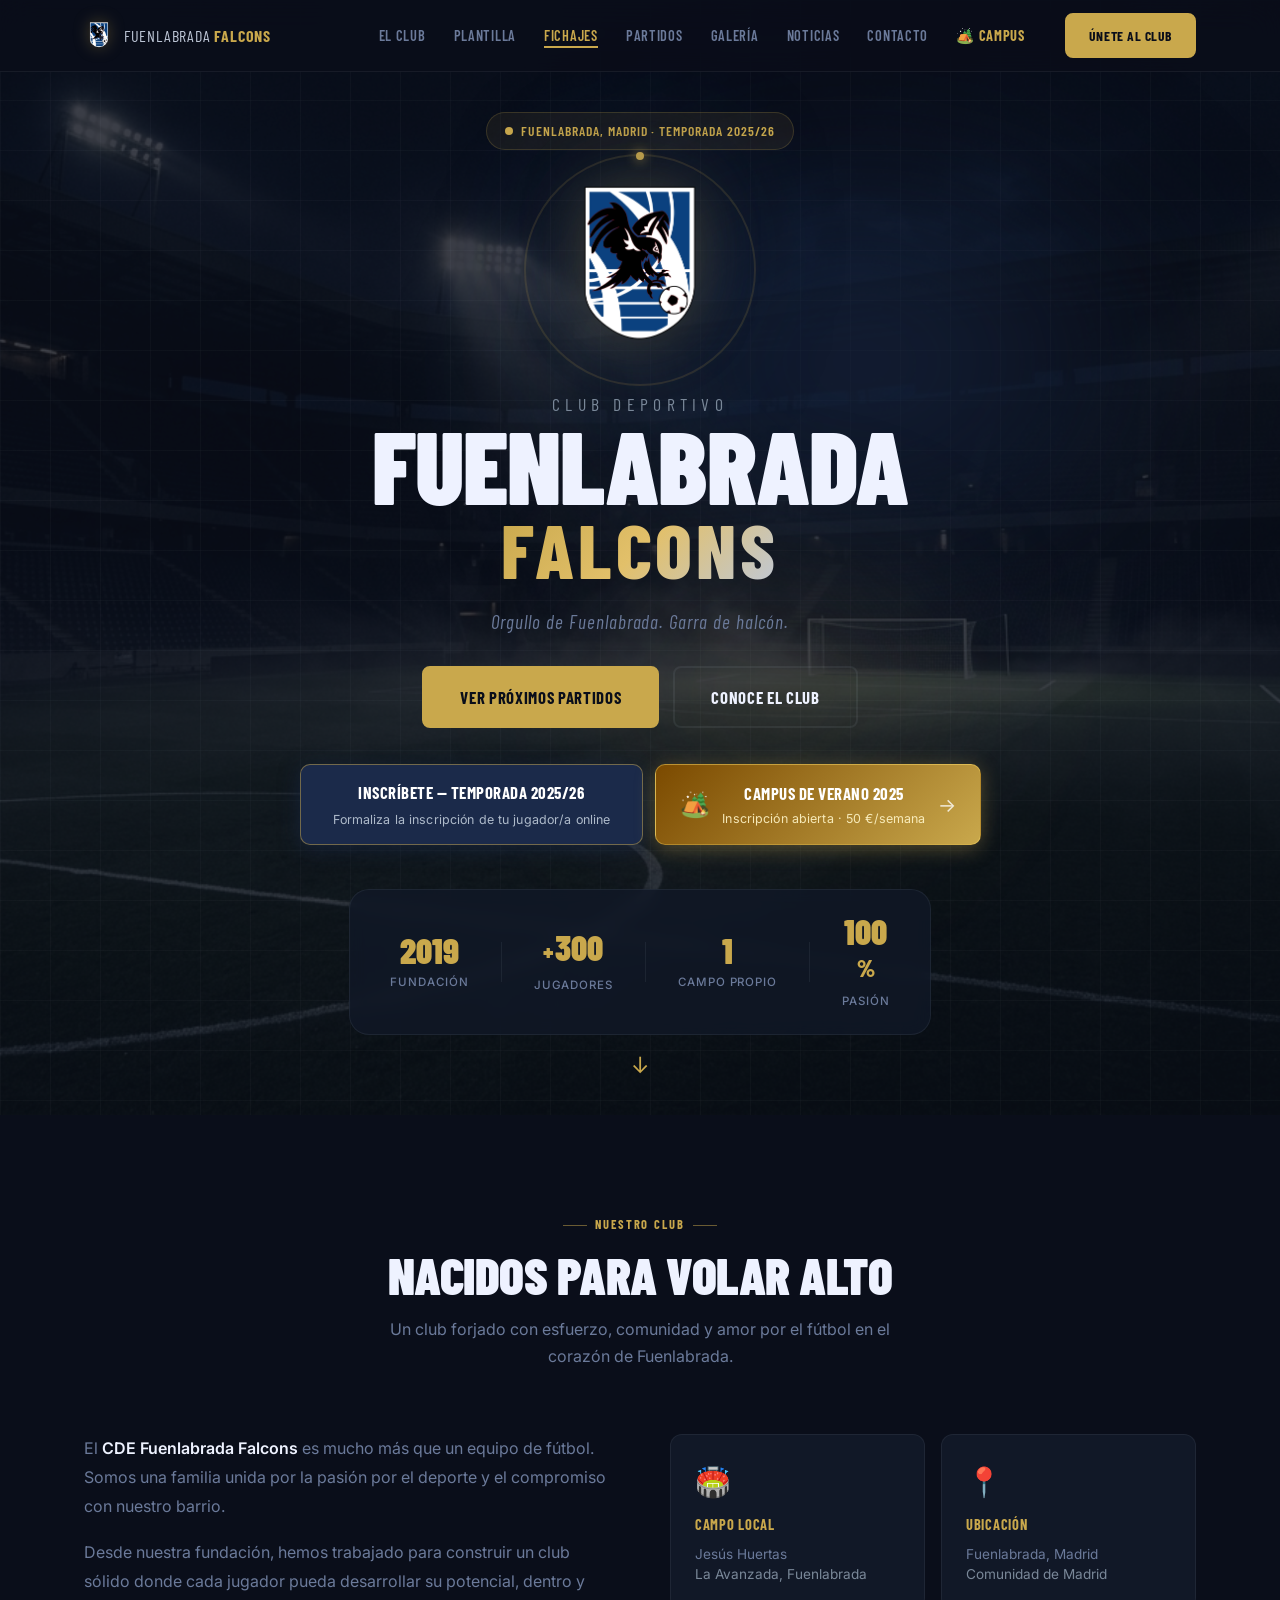
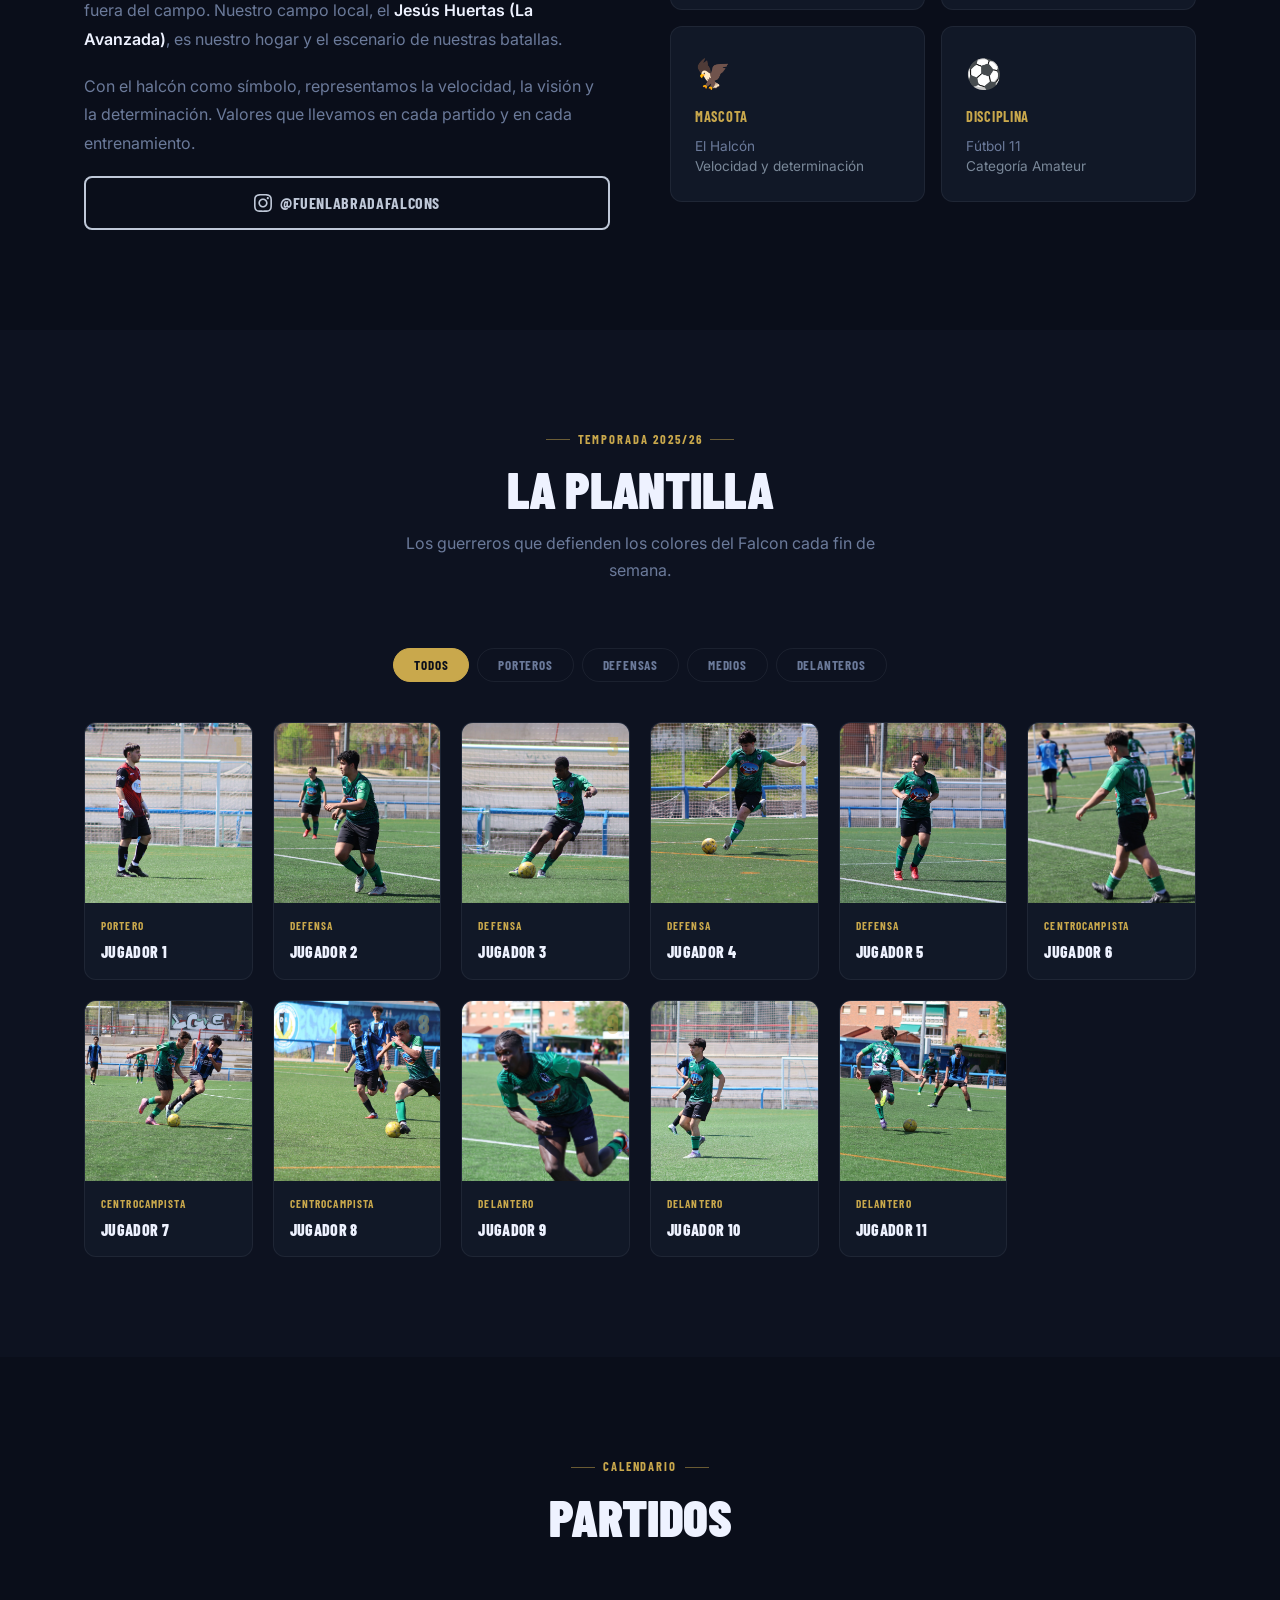
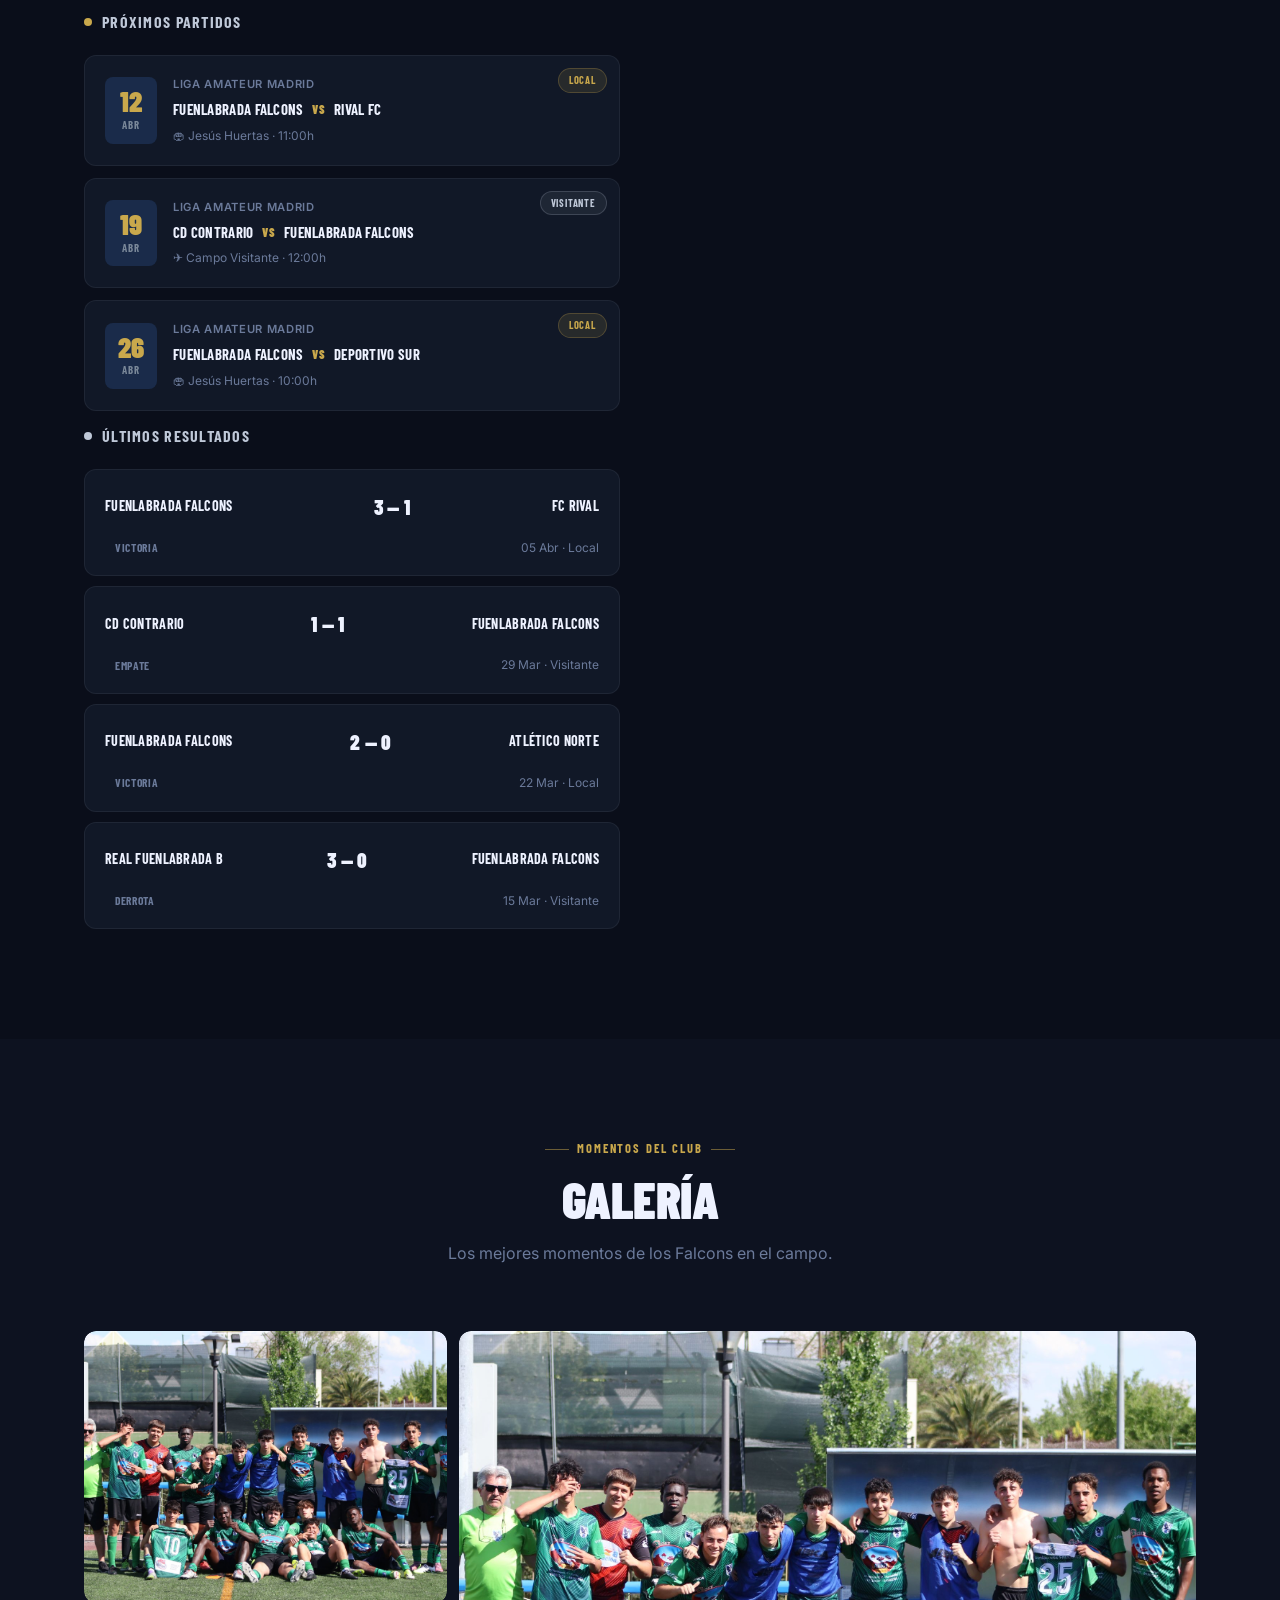
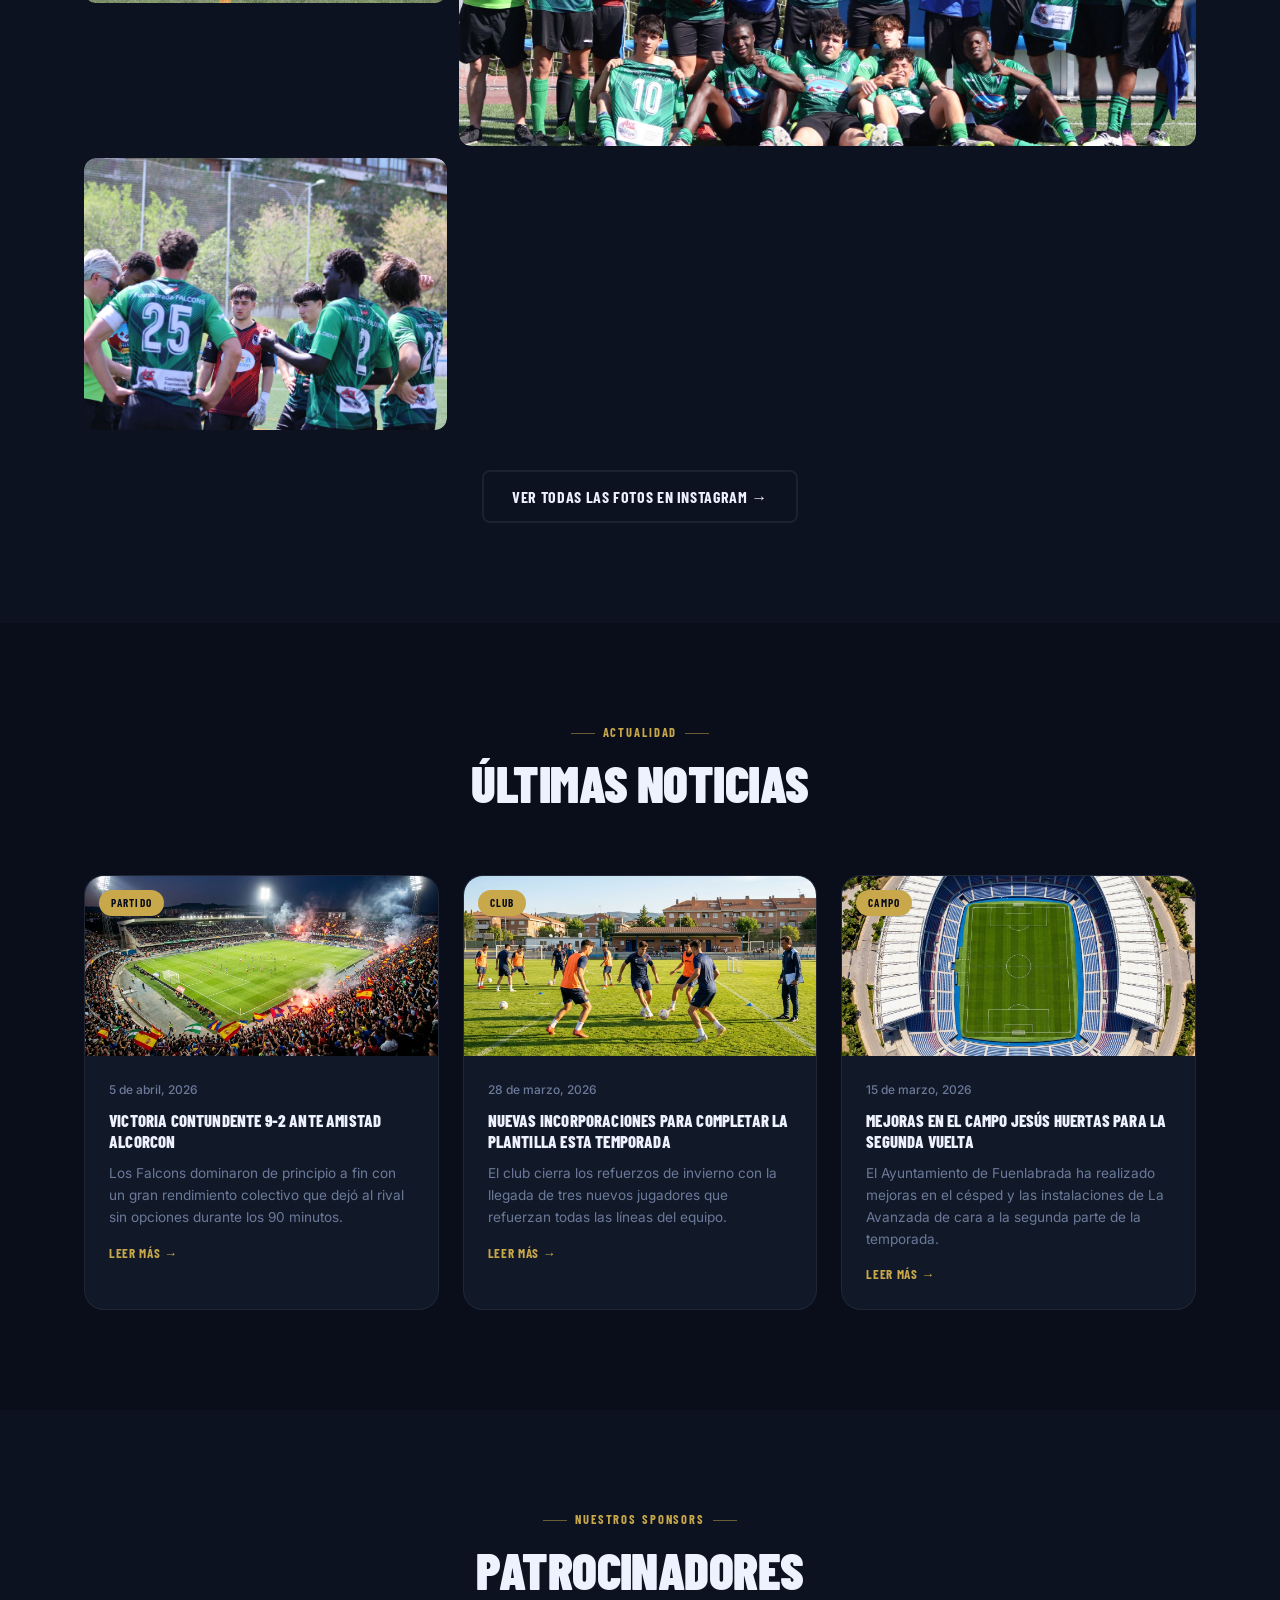
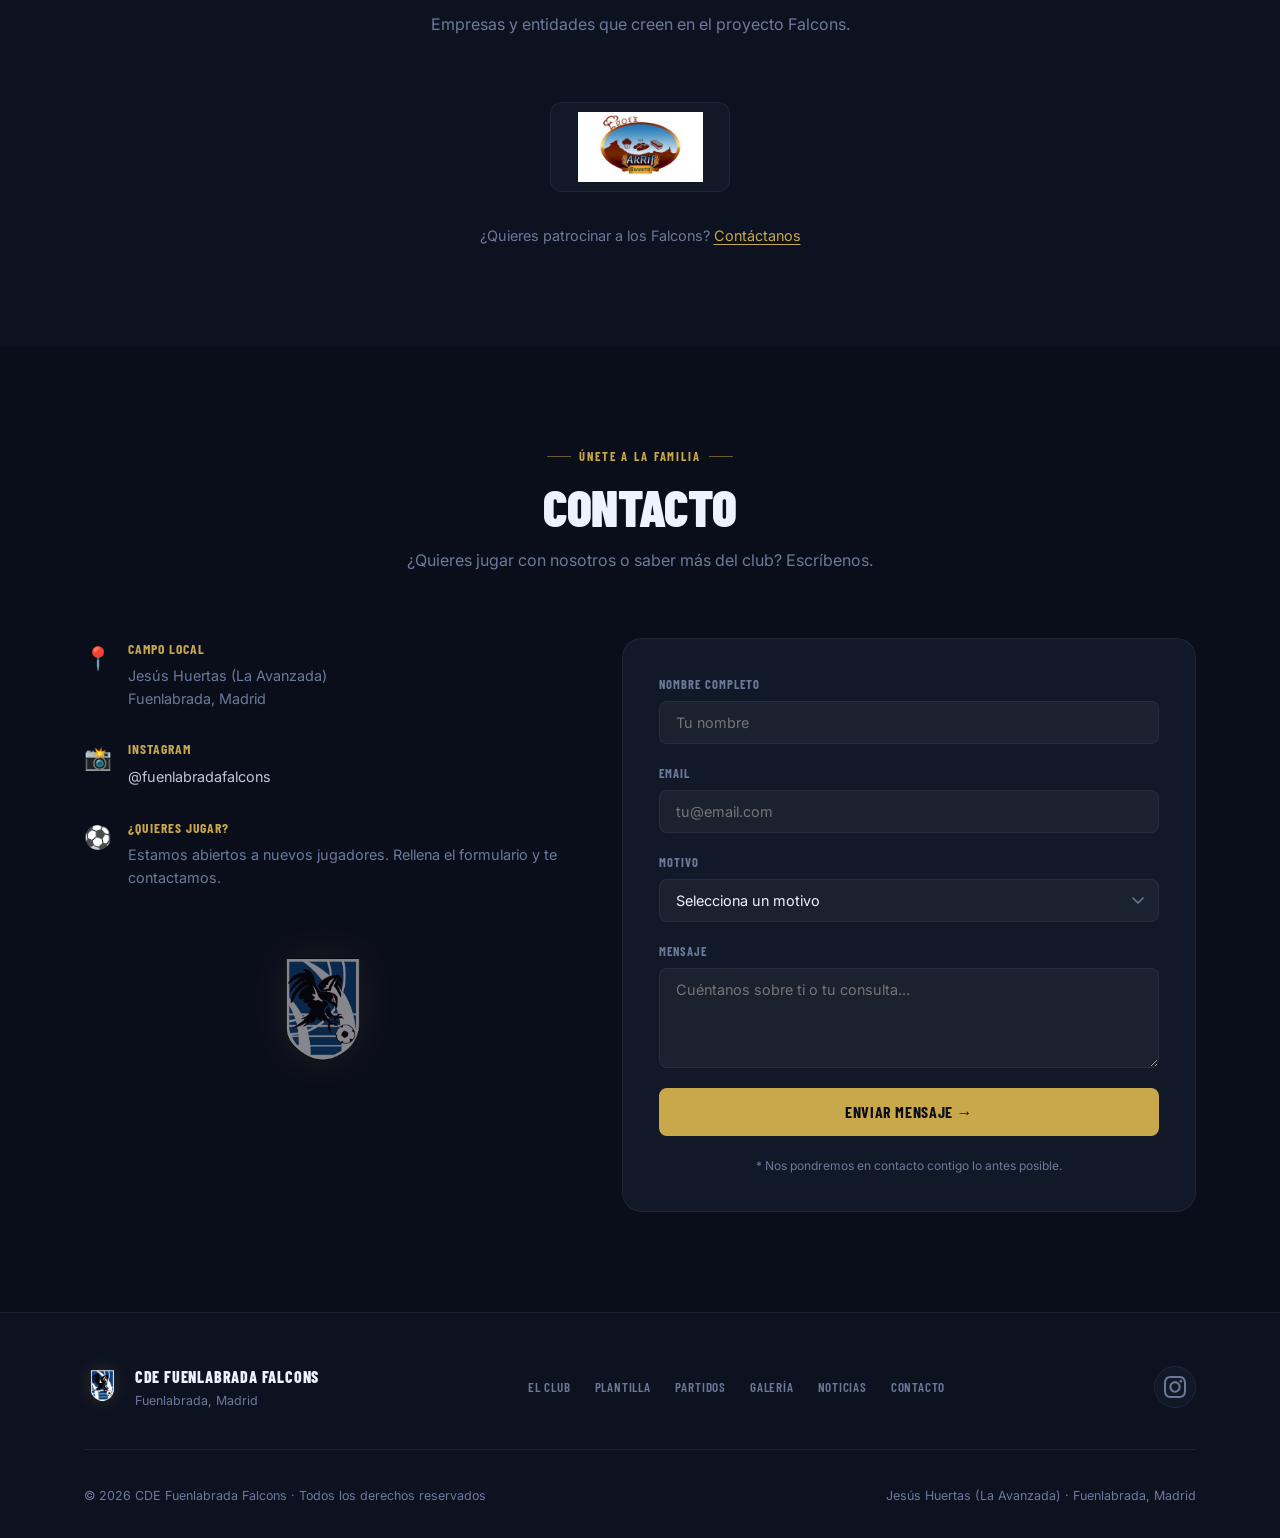
==== commit 5789147c: "fix: alinear + y 300 en la misma línea con flexbox Co-Authored-By: Claude Sonnet 4.6 <noreply@anthro" ====
--- a/index.html
+++ b/index.html
@@ -84,7 +84,7 @@
         </div>
         <div class="stat__sep"></div>
         <div class="stat">
-          <span class="stat__pre">+</span><span class="stat__num" data-target="300">0</span>
+          <span class="stat__numrow"><span class="stat__pre">+</span><span class="stat__num" data-target="300">0</span></span>
           <span class="stat__lbl">Jugadores</span>
         </div>
         <div class="stat__sep"></div>
--- a/styles.css
+++ b/styles.css
@@ -522,6 +522,12 @@
   justify-content: center;
 }
 .stat { text-align: center; }
+.stat__numrow {
+  display: flex;
+  align-items: baseline;
+  justify-content: center;
+  gap: 2px;
+}
 .stat__num {
   display: block;
   font-family: var(--font-head);
